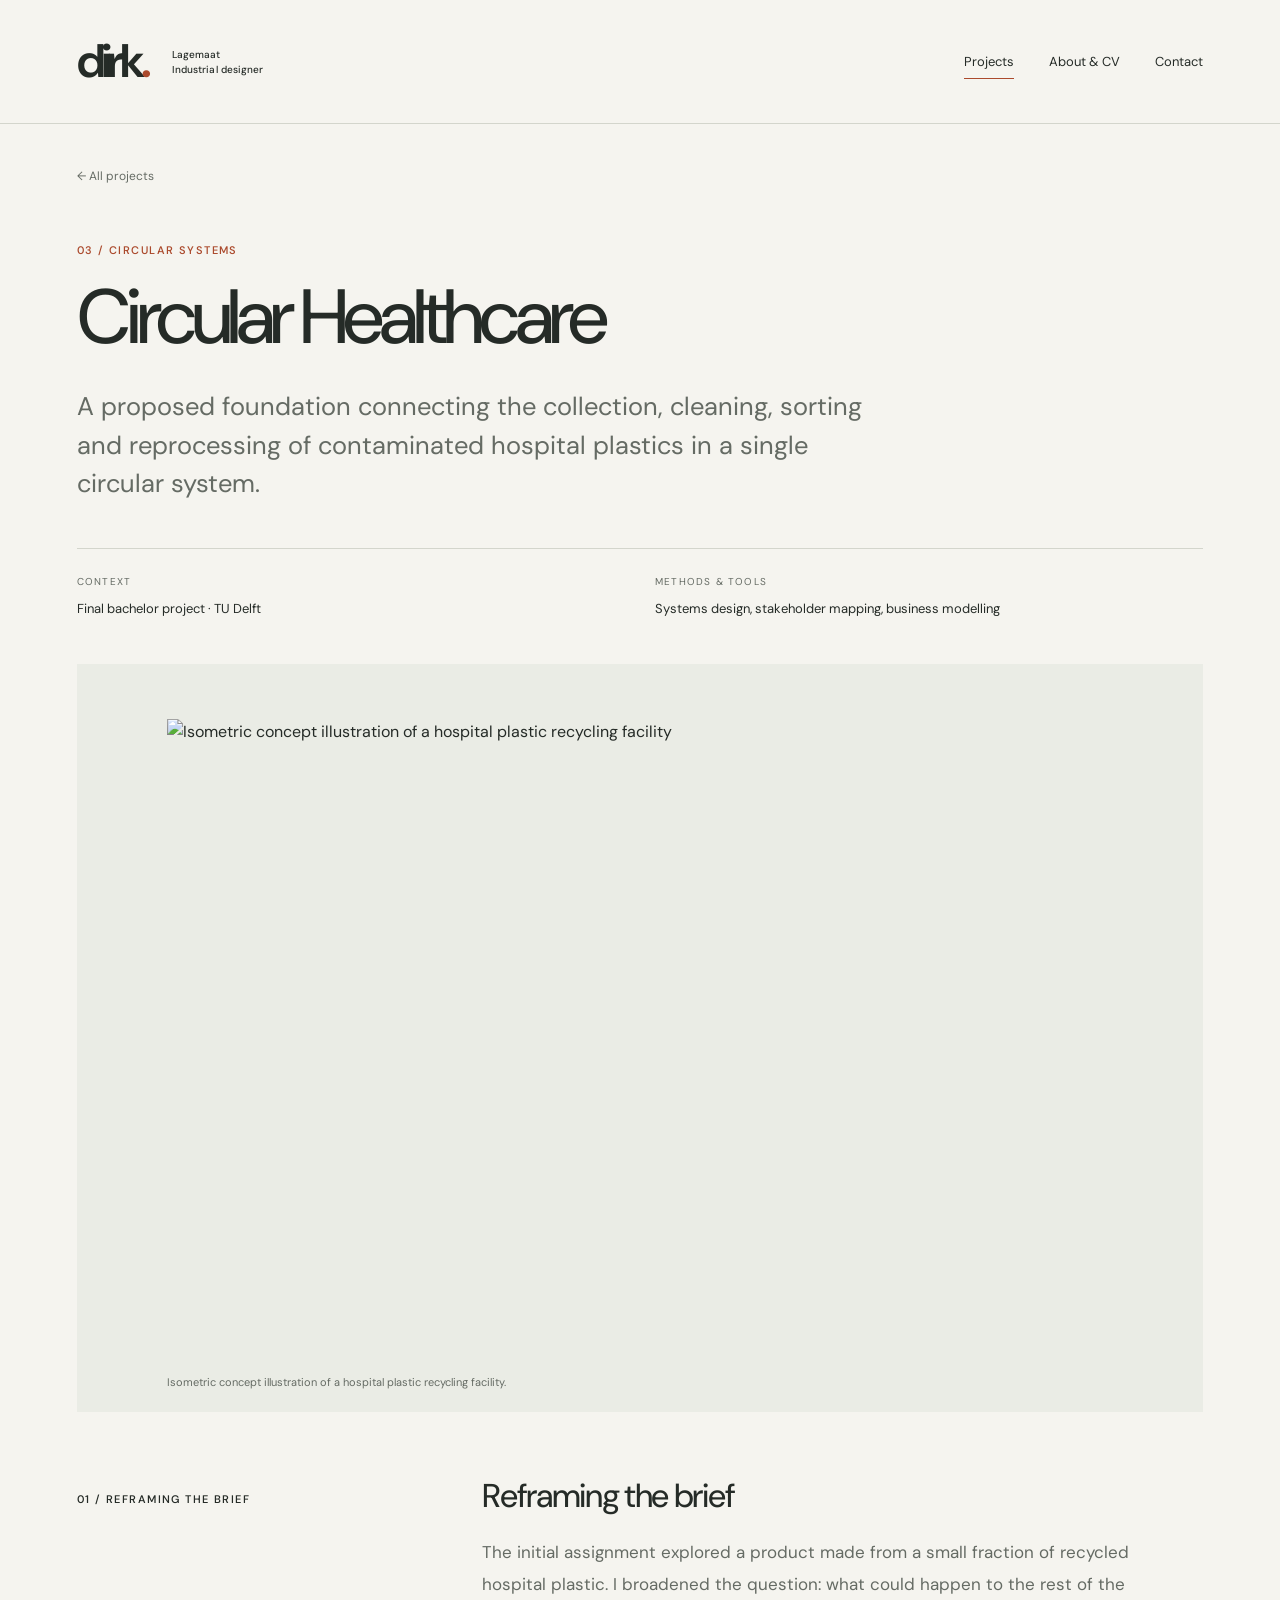
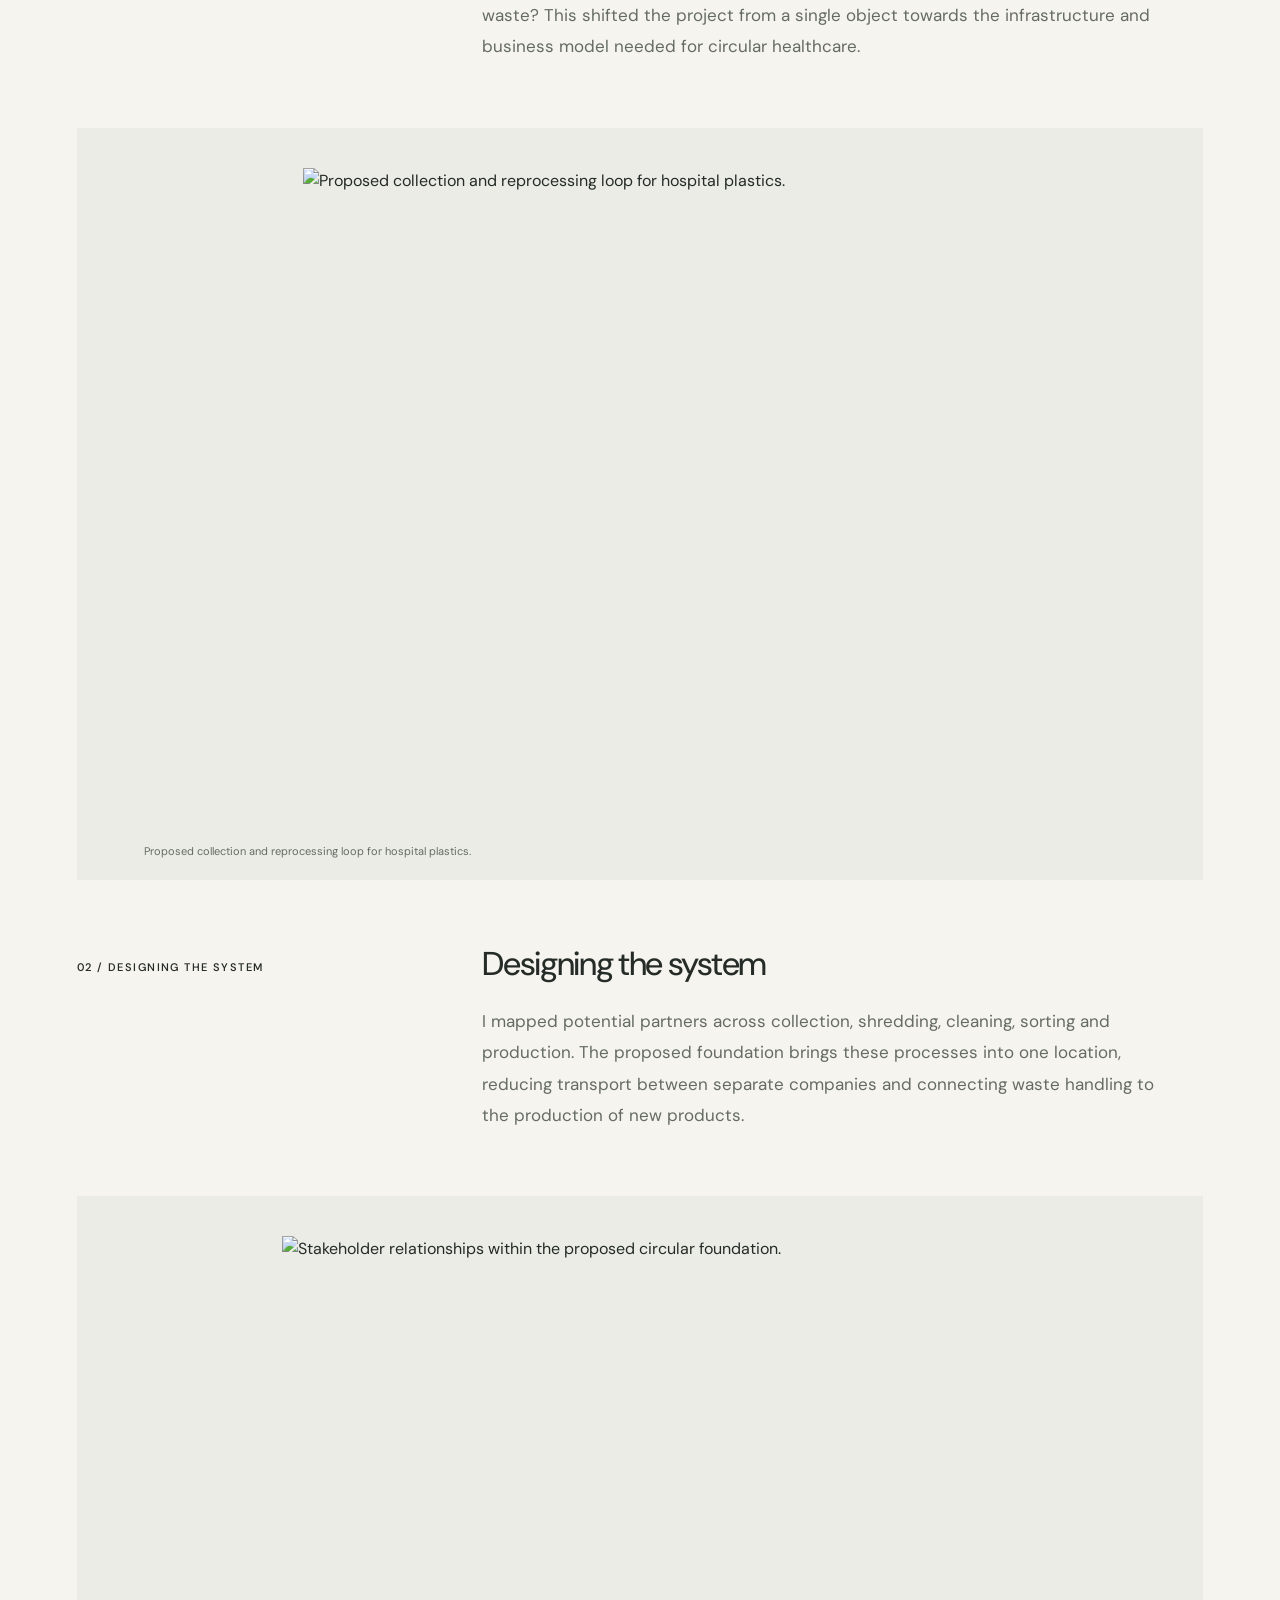
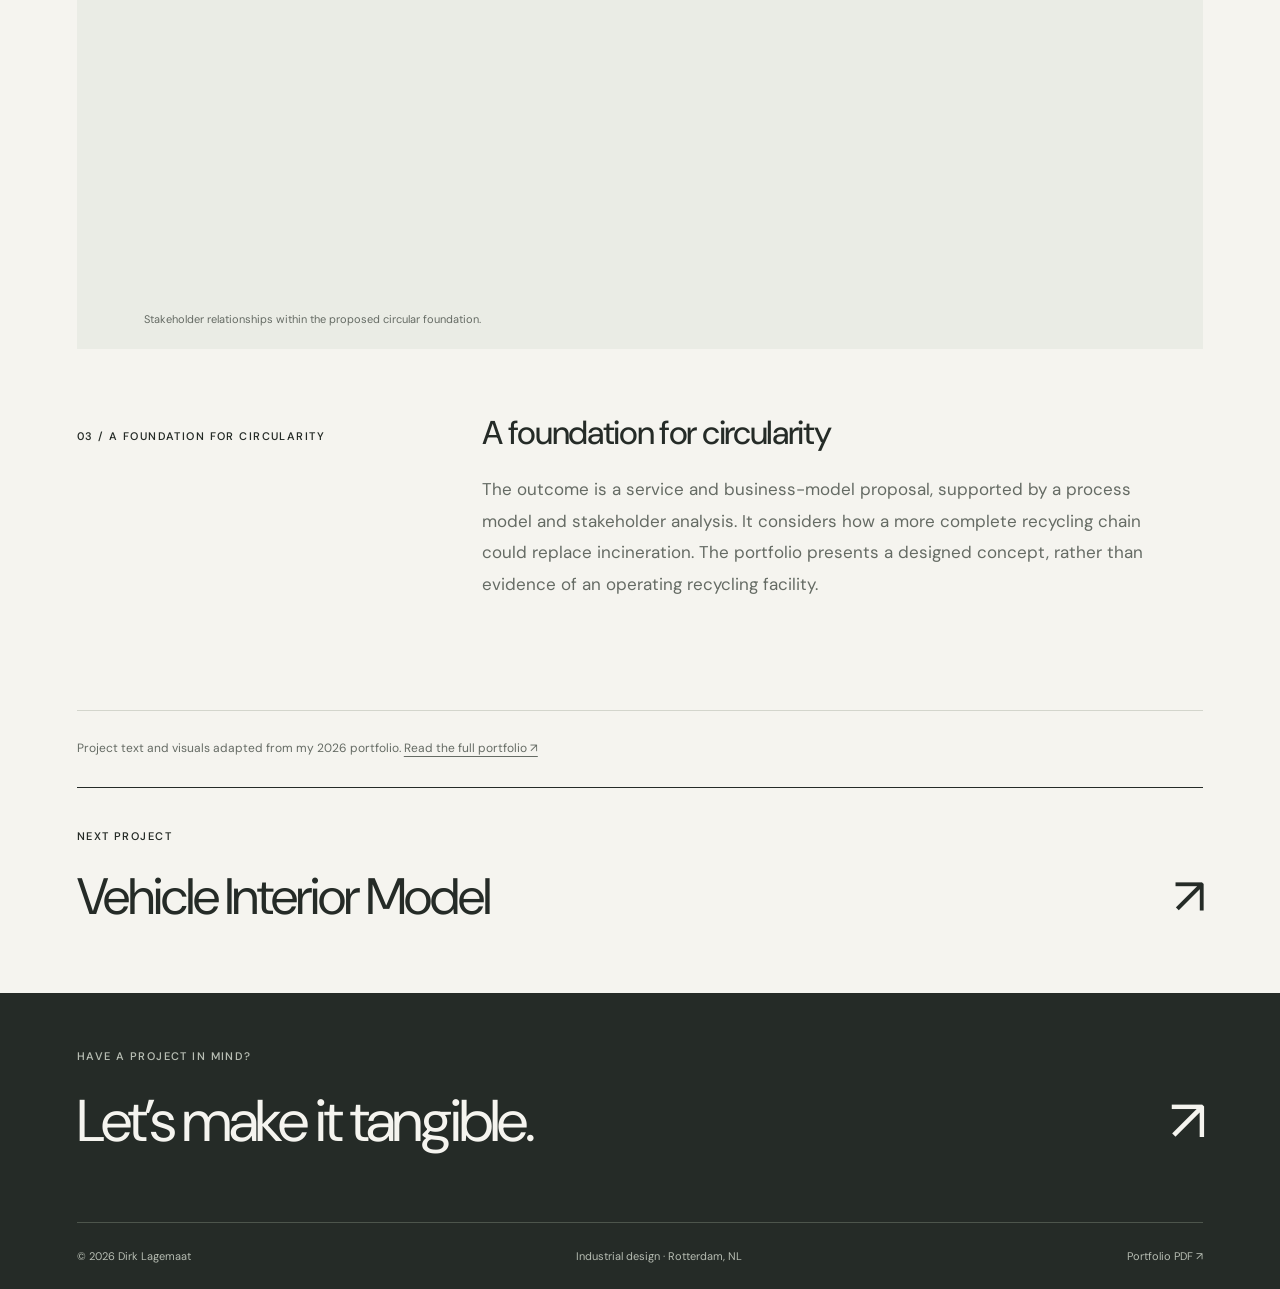
==== circular-healthcare.html @ b71f865f "Add files via upload" ====
<!doctype html>
<html lang="en"><head><meta charset="utf-8"><meta name="viewport" content="width=device-width, initial-scale=1"><meta name="description" content="Rethinking hospital plastic waste as a circular service and business model."><meta name="theme-color" content="#f5f4ef"><title>Circular Healthcare — Dirk Lagemaat</title><link rel="icon" href="favicon.svg" type="image/svg+xml"><link rel="stylesheet" href="style.css"></head>
<body><a class="skip" href="#main">Skip to content</a><header class="site-header"><a class="logo" href="index.html" aria-label="Dirk Lagemaat home">dirk<span class="logo-dot">.</span><span class="logo-name">Lagemaat<br>Industrial designer</span></a><nav aria-label="Main navigation"><a href="projects.html" aria-current="page">Projects</a><a href="cv.html">About & CV</a><a href="contact.html">Contact</a></nav></header>
<main id="main"><article><section class="case-intro"><a class="back-link" href="projects.html">← All projects</a><p class="eyebrow">03 / Circular systems</p><h1>Circular Healthcare</h1><p class="case-lead">A proposed foundation connecting the collection, cleaning, sorting and reprocessing of contaminated hospital plastics in a single circular system.</p><dl class="project-meta"><div><dt>Context</dt><dd>Final bachelor project · TU Delft</dd></div><div><dt>Methods & tools</dt><dd>Systems design, stakeholder mapping, business modelling</dd></div></dl></section><figure class="case-hero circular-healthcare"><img class="" src="images/circular-healthcare.webp" alt="Isometric concept illustration of a hospital plastic recycling facility" width="667" height="572" fetchpriority="high" decoding="async"><figcaption>Isometric concept illustration of a hospital plastic recycling facility.</figcaption></figure><section class="case-section"><div class="case-label"><span class="eyebrow">01 / Reframing the brief</span></div><div class="case-copy"><h2>Reframing the brief</h2><p>The initial assignment explored a product made from a small fraction of recycled hospital plastic. I broadened the question: what could happen to the rest of the waste? This shifted the project from a single object towards the infrastructure and business model needed for circular healthcare.</p></div></section><figure class="case-figure"><img class="" src="images/circular-process.webp" alt="Proposed collection and reprocessing loop for hospital plastics." width="732" height="705" loading="lazy" decoding="async"><figcaption>Proposed collection and reprocessing loop for hospital plastics.</figcaption></figure><section class="case-section"><div class="case-label"><span class="eyebrow">02 / Designing the system</span></div><div class="case-copy"><h2>Designing the system</h2><p>I mapped potential partners across collection, shredding, cleaning, sorting and production. The proposed foundation brings these processes into one location, reducing transport between separate companies and connecting waste handling to the production of new products.</p></div></section><figure class="case-figure"><img class="" src="images/circular-stakeholders.webp" alt="Stakeholder relationships within the proposed circular foundation." width="873" height="792" loading="lazy" decoding="async"><figcaption>Stakeholder relationships within the proposed circular foundation.</figcaption></figure><section class="case-section"><div class="case-label"><span class="eyebrow">03 / A foundation for circularity</span></div><div class="case-copy"><h2>A foundation for circularity</h2><p>The outcome is a service and business-model proposal, supported by a process model and stakeholder analysis. It considers how a more complete recycling chain could replace incineration. The portfolio presents a designed concept, rather than evidence of an operating recycling facility.</p></div></section><div class="source-note">Project text and visuals adapted from my 2026 portfolio. <a href="portfolio-dirk-lagemaat.pdf" target="_blank" rel="noopener">Read the full portfolio ↗</a></div><a class="next-project" href="ergonomics-model.html"><span class="eyebrow">Next project</span><span>Vehicle Interior Model <span aria-hidden="true">↗</span></span></a></article></main><footer class="site-footer"><div class="footer-top"><p class="eyebrow">Have a project in mind?</p><a class="footer-contact" href="mailto:dirkcrlagemaat@gmail.com">Let’s make it tangible.<span aria-hidden="true">↗</span></a></div><div class="footer-bottom"><span>© 2026 Dirk Lagemaat</span><span>Industrial design · Rotterdam, NL</span><a href="portfolio-dirk-lagemaat.pdf" target="_blank" rel="noopener">Portfolio PDF ↗</a></div></footer></body></html>
---- style.css ----
@import url('https://fonts.googleapis.com/css2?family=DM+Sans:wght@400;450;500;550;600;650;700&family=Libre+Caslon+Display&display=swap');
:root{--paper:#f5f4ef;--ink:#252b27;--muted:#656b64;--rule:#d3d5cc;--accent:#ab4a2d;--panel:#eaece5;--serif:'Libre Caslon Display',Georgia,serif;--sans:'DM Sans','Helvetica Neue',sans-serif}*{box-sizing:border-box}html{scroll-behavior:smooth;scroll-padding-top:30px}body{margin:0;background:var(--paper);color:var(--ink);font:400 16px/1.65 var(--sans);-webkit-font-smoothing:antialiased}::selection{background:#d4dec9;color:var(--ink)}a{color:inherit;text-decoration:none}a,button{-webkit-tap-highlight-color:transparent}a:focus-visible{outline:2px solid var(--accent);outline-offset:6px}img{display:block;max-width:100%;height:auto}h1,h2,h3,p{margin:0}h1,h2,h3{font-weight:450}h1{font-size:clamp(48px,6.7vw,104px);line-height:1.04;letter-spacing:-.065em}h2{font-size:clamp(28px,3vw,44px);line-height:1.16;letter-spacing:-.04em}h3{font-size:23px;line-height:1.25;letter-spacing:-.025em}.serif{font-family:var(--serif);font-weight:400;letter-spacing:-.035em}.eyebrow{font-size:11px;line-height:1.5;letter-spacing:.13em;text-transform:uppercase;font-weight:550}.site-header,main,.site-footer{max-width:1600px;margin:auto;padding-left:6vw;padding-right:6vw}.site-header{height:124px;display:flex;align-items:center;justify-content:space-between;border-bottom:1px solid var(--rule);gap:20px}.logo{display:flex;align-items:center;font-size:47px;letter-spacing:-.09em;font-weight:650;line-height:1}.logo-dot{color:var(--accent);margin-right:24px}.logo-name{font-size:10px;line-height:1.5;letter-spacing:.01em;font-weight:500}.site-header nav{display:flex;gap:35px;font-size:13px}.site-header nav a{position:relative;padding:10px 0}.site-header nav a:after{content:'';position:absolute;left:0;right:0;bottom:3px;height:1px;background:var(--accent);transform:scaleX(0);transform-origin:left;transition:transform .2s}.site-header nav a:hover:after,.site-header nav a[aria-current]:after{transform:scaleX(1)}.skip{position:fixed;top:8px;left:8px;z-index:10;background:var(--ink);color:white;padding:10px 20px;transform:translateY(-150%)}.skip:focus{transform:translateY(0)}.home-intro{padding:58px 0 80px}.intro-top{display:flex;justify-content:space-between;margin-bottom:42px;gap:20px}.status-dot{display:inline-block;background:var(--accent);width:6px;height:6px;border-radius:50%;margin:0 9px 1px 0}.home-intro h1{max-width:1100px}.intro-bottom{display:grid;grid-template-columns:1fr 1fr;align-items:end;margin-top:42px;gap:35px}.intro-bottom p{max-width:440px;color:var(--muted);font-size:16px}.text-link{display:inline-flex;align-items:center;gap:36px;border-bottom:1px solid var(--ink);padding-bottom:8px;font-size:13px;width:fit-content}.text-link:hover{color:var(--accent);border-color:var(--accent)}.intro-bottom .text-link{justify-self:end}.section-heading{display:flex;justify-content:space-between;align-items:center;padding:24px 0;border-top:1px solid var(--ink);gap:20px}.section-heading h2{font-size:15px;letter-spacing:-.01em}.project-grid{display:grid;grid-template-columns:1fr 1fr;gap:58px 30px}.project-card:first-child{grid-column:1/-1}.project-image{position:relative;aspect-ratio:1.42;overflow:hidden;background:#e5e7e0;display:grid;place-items:center;padding:8%}.project-card:first-child .project-image{aspect-ratio:2.15;padding:3% 16%;background:#222923}.project-image img{width:100%;height:100%;object-fit:contain;min-height:0;transition:transform .55s cubic-bezier(.2,.65,.3,1)}.project-card:hover .project-image img{transform:scale(1.035)}.project-image.growth-monitor{padding:0;background:#232823}.project-image.growth-monitor img{object-fit:cover}.project-card:first-child .project-image.growth-monitor{padding:0 8%}.project-image.epilepsy-journal{background:#dce2d7}.project-image.circular-healthcare{background:#dfe6e5}.project-image.ergonomics-model{background:#e2e0d8}.project-image.cookware-lca{background:#eceee8;padding:5%}.project-image.innovation-process{background:#ece7df}.project-open{position:absolute;bottom:20px;right:20px;width:40px;height:40px;display:grid;place-items:center;background:var(--paper);border-radius:50%;font-size:20px;transition:background .2s,color .2s}.project-card:hover .project-open{background:var(--accent);color:var(--paper)}.project-info{display:grid;grid-template-columns:25px 1fr;gap:14px;padding-top:19px;border-bottom:1px solid var(--rule);padding-bottom:24px;min-height:136px}.project-number{font-size:10px;color:var(--muted);padding-top:5px}.project-info h3{font-size:22px}.project-info p{color:var(--muted);font-size:13px;max-width:470px;margin-top:7px}.category{grid-column:2;font-size:10px;letter-spacing:.04em;text-transform:uppercase;color:var(--accent)}.project-card:first-child .project-info{grid-template-columns:32px 1fr auto;min-height:110px}.project-card:first-child .category{grid-column:3;padding-top:5px}.project-card:last-child:nth-child(even){grid-column:1/-1;display:grid;grid-template-columns:1fr 1fr;gap:30px;border-bottom:1px solid var(--rule);padding-bottom:35px}.project-card:last-child:nth-child(even) .project-image{aspect-ratio:1.8}.project-card:last-child:nth-child(even) .project-info{align-content:center;border-bottom:0}.outline-link{display:flex;justify-content:space-between;border:1px solid var(--rule);padding:20px 24px;margin-top:38px;font-size:13px;transition:background .2s}.outline-link:hover{background:var(--panel)}.about-strip{display:grid;grid-template-columns:1fr 2fr;border-top:1px solid var(--rule);padding:75px 0 95px;margin-top:90px;gap:30px}.about-strip p:not(.eyebrow){max-width:530px;color:var(--muted);margin:28px 0}.site-footer{background:var(--ink);color:var(--paper)}.footer-top{padding:55px 0 65px}.footer-top .eyebrow{color:#b7bdb3;margin-bottom:22px}.footer-contact{font-size:clamp(30px,4.6vw,66px);letter-spacing:-.05em;line-height:1.2;display:flex;justify-content:space-between;gap:30px}.footer-contact:hover{color:#d6b39e}.footer-bottom{display:flex;justify-content:space-between;gap:20px;padding:24px 0;border-top:1px solid #4d554c;font-size:11px;color:#b7bdb3}.footer-bottom a:hover{color:white}.page-intro{padding:75px 0 70px}.page-intro .eyebrow{margin-bottom:30px}.page-intro h1{font-size:clamp(44px,5.7vw,84px)}.lead{font-size:19px;line-height:1.65;color:var(--muted);max-width:650px}.page-intro .lead{margin-top:30px}main>section:last-child{margin-bottom:90px}.case-intro{padding:38px 0 45px}.back-link{font-size:12px;color:var(--muted);display:inline-block;margin-bottom:55px}.back-link:hover{color:var(--accent)}.case-intro .eyebrow{color:var(--accent);margin-bottom:20px}.case-intro h1{font-size:clamp(45px,6vw,90px);max-width:1040px}.case-lead{font-size:clamp(19px,2vw,26px);line-height:1.5;max-width:820px;color:var(--muted);margin-top:30px}.project-meta{display:grid;grid-template-columns:1fr 1fr;gap:30px;border-top:1px solid var(--rule);padding-top:25px;margin:45px 0 0}.project-meta dt{font-size:10px;letter-spacing:.12em;text-transform:uppercase;color:var(--muted);margin-bottom:7px}.project-meta dd{font-size:13px;margin:0}figure{margin:0}.case-hero{background:var(--panel);padding:55px 8% 0}.case-hero>img{width:100%;max-height:620px;object-fit:contain}.case-hero.growth-monitor{background:#242a25;padding:0}.case-hero.growth-monitor>img{max-height:680px;object-fit:cover}.case-hero.growth-monitor figcaption{color:#d0d4cd;padding:20px 25px}.case-hero.epilepsy-journal{background:#dce2d7}.case-hero.cookware-lca{padding-top:80px;padding-bottom:20px}.case-hero figcaption{padding-top:35px;padding-bottom:20px}figcaption{font-size:11px;color:var(--muted);line-height:1.6}.case-section{display:grid;grid-template-columns:1fr 2fr;gap:45px;padding:65px 0}.case-label{padding-top:8px}.case-copy{max-width:700px}.case-copy h2{font-size:33px;margin-bottom:22px}.case-copy p{font-size:17px;line-height:1.85;color:var(--muted)}.case-figure{background:#eaece5;padding:40px 6% 20px}.case-figure img{width:auto;max-width:100%;height:auto;max-height:650px;object-fit:contain;margin:auto}.case-figure figcaption{margin-top:25px}.source-note{border-top:1px solid var(--rule);padding:28px 0;font-size:12px;color:var(--muted);margin-top:45px}.source-note a{text-decoration:underline;text-underline-offset:4px}.next-project{display:block;padding:40px 0 65px;border-top:1px solid var(--ink)}.next-project>.eyebrow{display:block;margin-bottom:22px}.next-project>span:last-child{display:flex;justify-content:space-between;font-size:clamp(28px,4vw,52px);line-height:1.2;letter-spacing:-.04em;gap:25px}.next-project:hover{color:var(--accent)}.profile{display:grid;grid-template-columns:1fr 2fr;gap:9%;padding:0 0 75px}.portrait{max-width:270px}.portrait img{width:100%;filter:saturate(.65)}.profile h2{margin-bottom:12px}.profile .eyebrow{color:var(--accent);margin-bottom:25px}.profile p:not(.eyebrow){margin-bottom:24px}.profile p:not(.lead):not(.eyebrow){color:var(--muted)}.resume-section{display:grid;grid-template-columns:1fr 2fr;gap:9%;border-top:1px solid var(--rule);padding:40px 0}.resume-section>h2{font-size:23px}.resume-row{display:grid;grid-template-columns:110px 1fr;gap:20px;padding-bottom:30px;margin-bottom:28px;border-bottom:1px solid var(--rule)}.resume-row:last-child{margin-bottom:0;border-bottom:0;padding-bottom:0}.resume-row>span{font-size:12px;color:var(--muted)}.resume-section h3{font-size:18px;margin-bottom:8px}.resume-section p{font-size:14px;color:var(--muted);margin-bottom:12px}.resume-org{color:var(--accent)!important}.contact-intro{padding-bottom:60px}.contact-details{margin-bottom:120px!important}.contact-details>a,.contact-details>div{display:grid;grid-template-columns:180px 1fr 25px;gap:20px;align-items:center;border-top:1px solid var(--rule);padding:28px 0}.contact-details>a>span:nth-child(2),.contact-details>div>span:nth-child(2){font-size:clamp(17px,2.5vw,32px);letter-spacing:-.025em;overflow-wrap:anywhere}.contact-details a:hover{color:var(--accent)}.contact-details .eyebrow{color:var(--muted)}
@media(min-width:1600px){.site-header,main,.site-footer{padding-left:96px;padding-right:96px}}@media(max-width:850px){.site-header{height:100px}.site-header nav{gap:22px}.logo-name{display:none}.logo-dot{margin-right:0}.home-intro{padding:40px 0 55px}.location{display:none}.home-intro h1{font-size:9vw}.intro-bottom{grid-template-columns:1.5fr 1fr}.project-info h3{font-size:20px}.project-card:first-child .project-info{grid-template-columns:25px 1fr}.project-card:first-child .category{grid-column:2}.project-grid{gap:35px 22px}.about-strip,.case-section{grid-template-columns:1fr 3fr;gap:25px}.about-strip{margin-top:65px}.case-section{padding:45px 0}.case-label .eyebrow{font-size:9px}.profile,.resume-section{gap:40px}.footer-bottom{flex-wrap:wrap}.contact-details>a,.contact-details>div{grid-template-columns:110px 1fr 20px}}
@media(max-width:560px){.site-header,main,.site-footer{padding-left:6%;padding-right:6%}.site-header{height:87px}.logo{font-size:39px}.site-header nav{gap:18px;font-size:11px}.intro-top{margin-bottom:35px}.eyebrow{font-size:10px}.home-intro h1{font-size:11.4vw}.intro-bottom{grid-template-columns:1fr;gap:24px;margin-top:28px}.intro-bottom p{font-size:14px}.intro-bottom .text-link{justify-self:start}.section-heading .eyebrow{font-size:8px}.project-grid{display:block}.project-card{display:block;margin-bottom:30px}.project-card:first-child .project-image{aspect-ratio:1.4;padding:8%}.project-card:first-child .project-image.growth-monitor{padding:0}.project-image{aspect-ratio:1.35}.project-info{min-height:0;padding-top:15px;padding-bottom:20px;gap:10px}.project-info h3{font-size:22px}.project-info p{font-size:13px}.project-card:last-child:nth-child(even){display:block;padding-bottom:0}.project-card:last-child:nth-child(even) .project-info{padding-bottom:22px}.project-card:last-child:nth-child(even) .project-image{aspect-ratio:1.35}.project-card:first-child .project-info{min-height:0}.outline-link{margin-top:10px}.about-strip{display:block;padding:35px 0 10px;margin-top:45px}.about-strip>.eyebrow{margin-bottom:25px}.about-strip h2{font-size:32px}.about-strip p:not(.eyebrow){font-size:14px;margin:22px 0}.footer-top{padding:35px 0 40px}.footer-contact{font-size:31px}.footer-bottom{display:grid;grid-template-columns:1fr auto;font-size:10px;gap:12px}.footer-bottom>span:nth-child(2){grid-column:1/-1;grid-row:2}.page-intro{padding:45px 0}.page-intro h1{font-size:11vw}.lead{font-size:16px}.case-intro{padding-top:25px}.back-link{margin-bottom:35px}.case-intro h1{font-size:45px}.case-lead{font-size:19px;margin-top:20px}.project-meta{grid-template-columns:1fr;gap:20px;margin-top:30px}.case-hero{padding:25px 6% 0}.case-hero figcaption{padding-top:20px}.case-section{display:block;padding:35px 0}.case-label{margin-bottom:17px}.case-copy h2{font-size:28px;margin-bottom:15px}.case-copy p{font-size:15px;line-height:1.8}.case-figure{padding:22px 5% 16px}.case-figure figcaption{margin-top:17px}.profile,.resume-section{grid-template-columns:1fr;gap:28px}.portrait{max-width:200px}.profile{padding-bottom:45px}.resume-row{grid-template-columns:80px 1fr;gap:15px}.contact-details>a,.contact-details>div{grid-template-columns:1fr 22px;gap:8px;padding:22px 0}.contact-details .eyebrow{grid-column:1/-1}.contact-details>a>span:nth-child(2),.contact-details>div>span:nth-child(2){font-size:19px}.contact-details{margin-bottom:60px!important}main>section:last-child{margin-bottom:55px}}
@media(prefers-reduced-motion:reduce){html{scroll-behavior:auto}*,*:before,*:after{transition:none!important;animation:none!important}}

.case-image-pair{display:grid;grid-template-columns:repeat(2,minmax(0,1fr));gap:24px}.case-image-pair .case-figure{min-width:0;padding:24px 5% 20px}.case-image-pair img{width:100%;height:auto;max-height:none}.case-image-pair figcaption{margin-top:18px}
@media(max-width:560px){.case-image-pair{grid-template-columns:1fr;gap:20px}}

.case-image-panel{background:#eaece5}
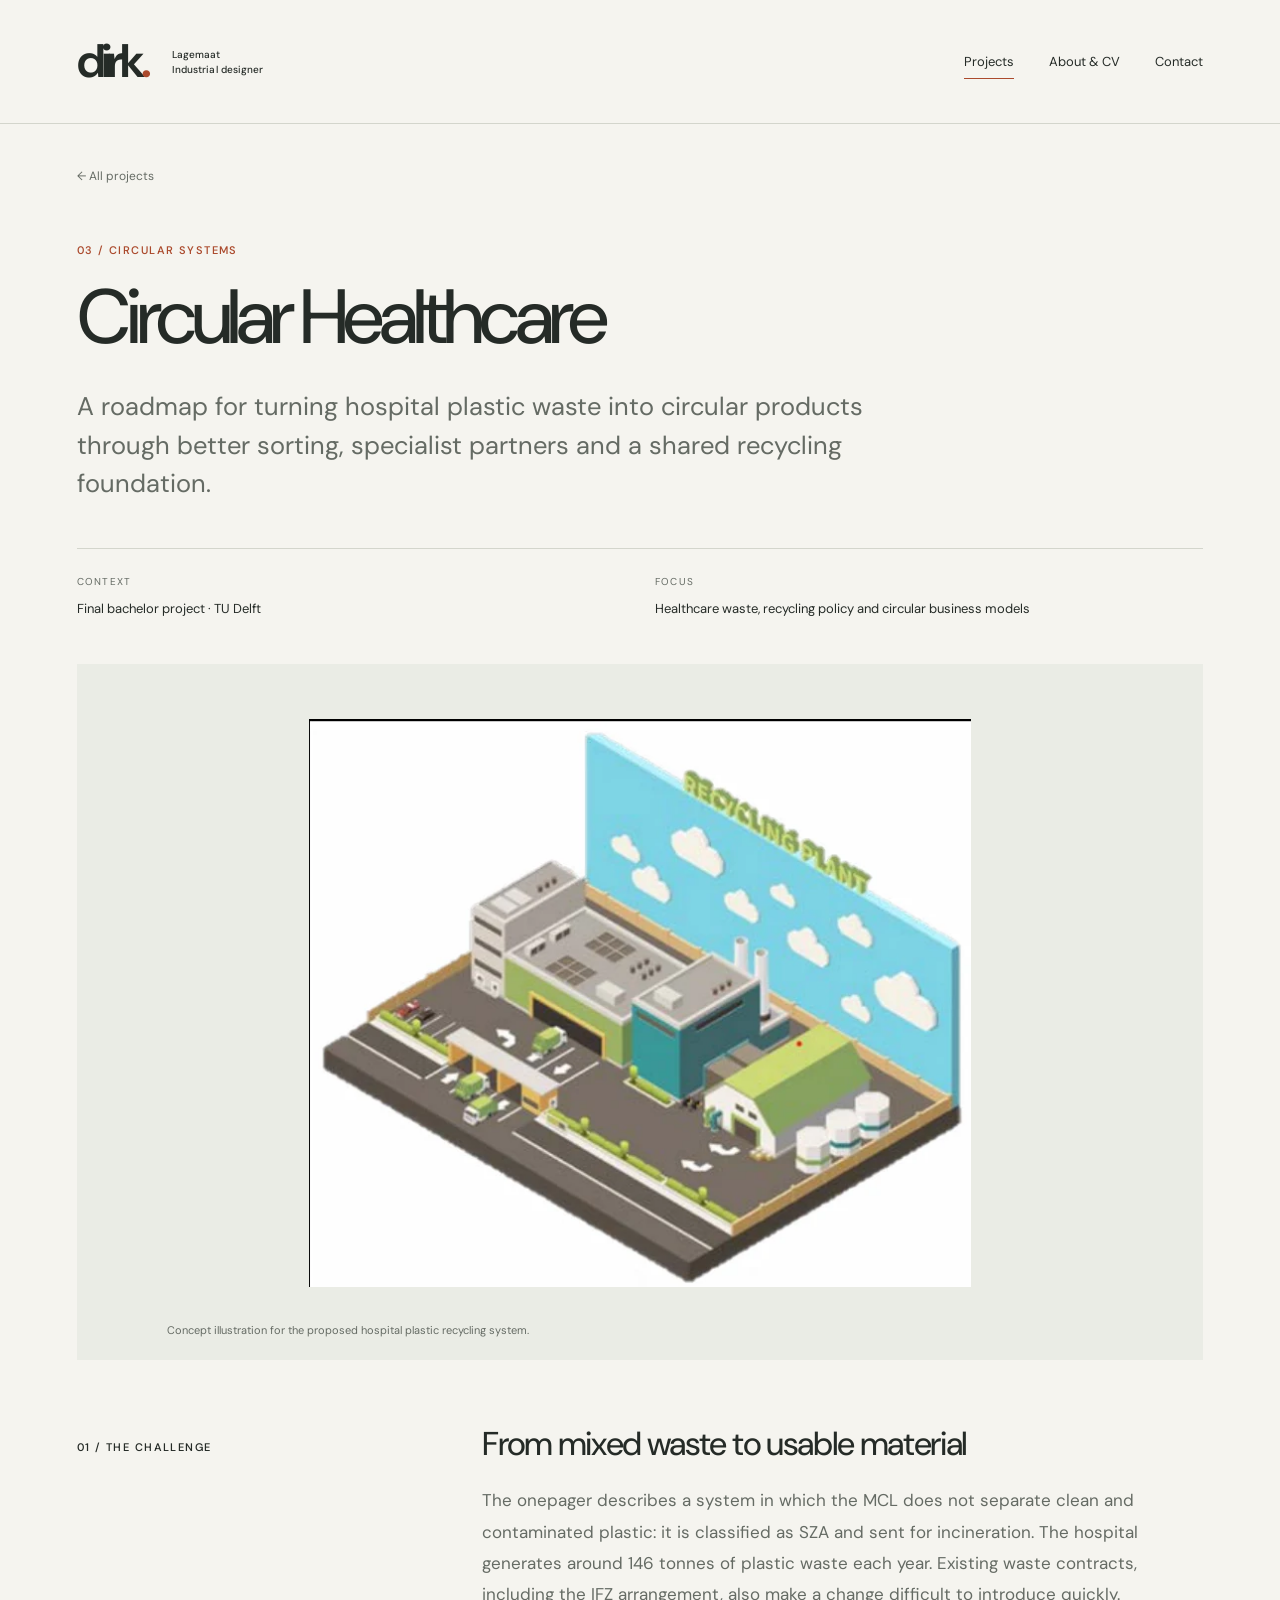
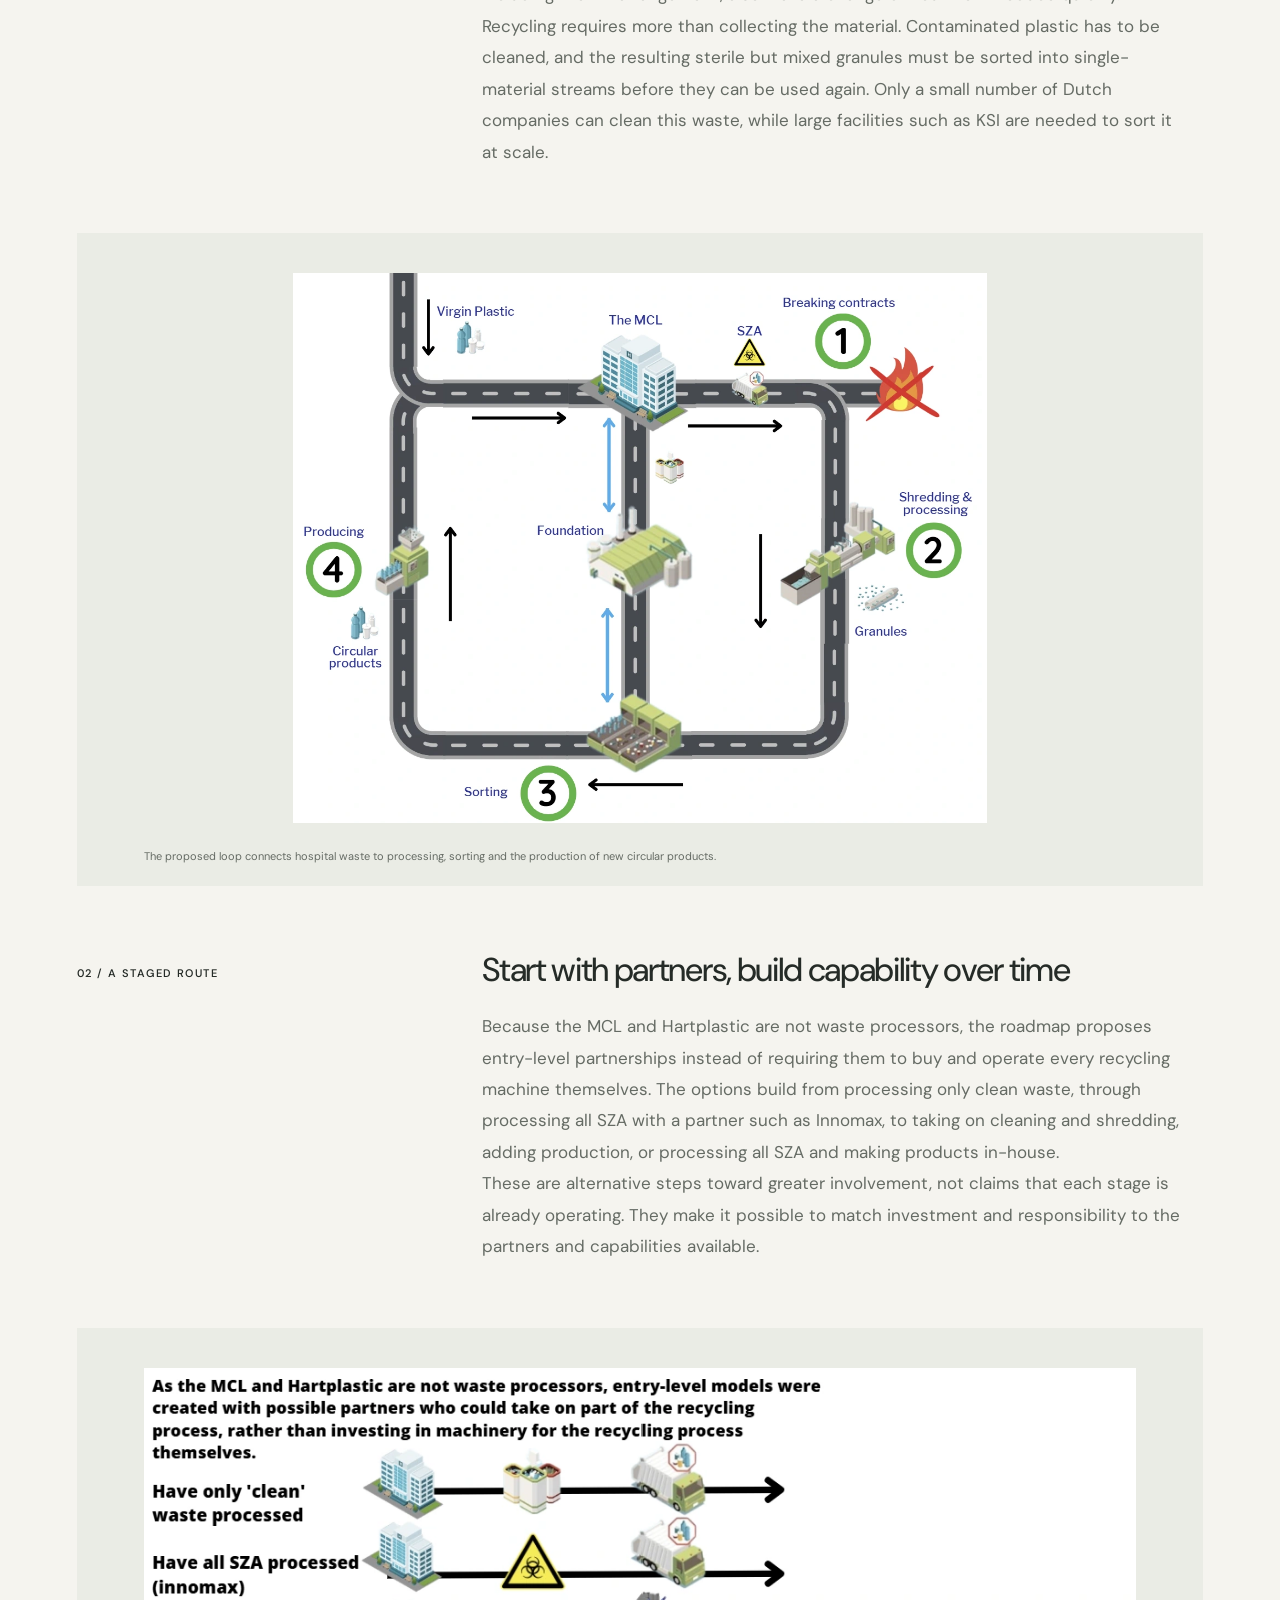
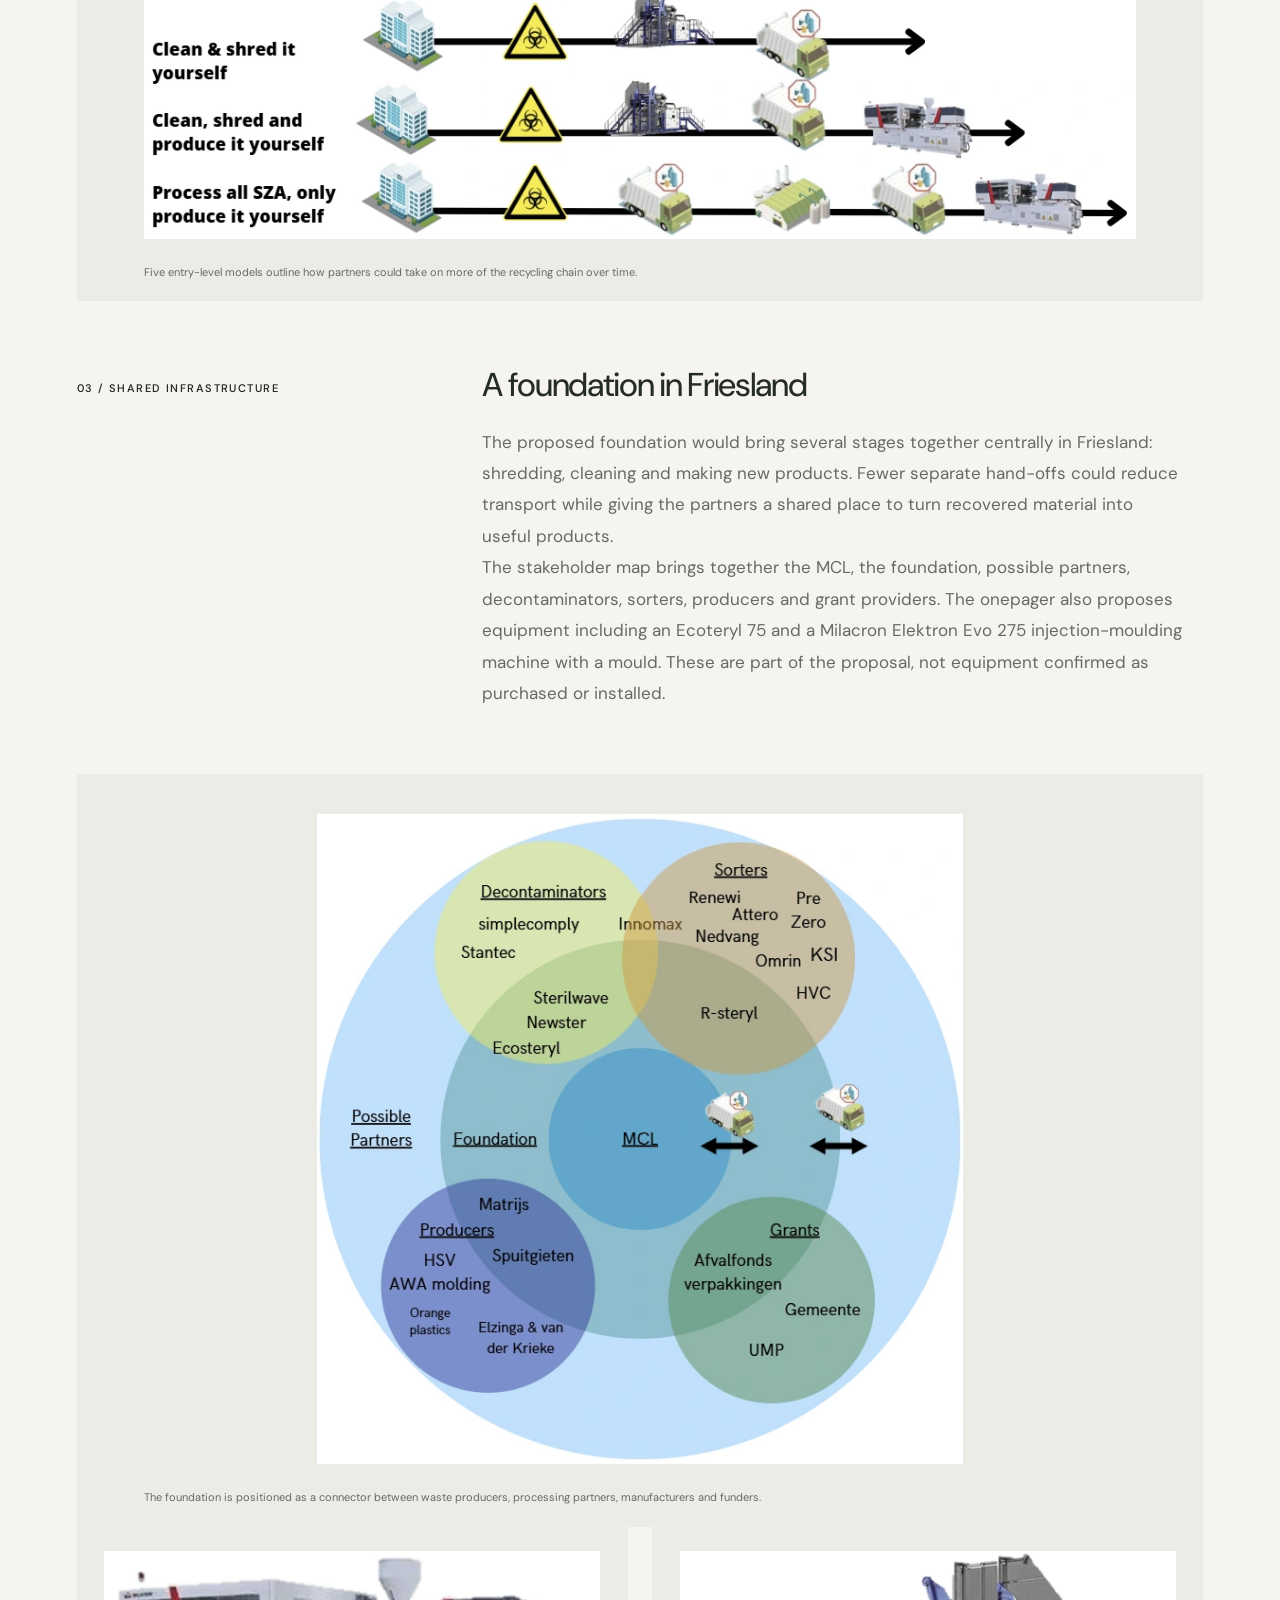
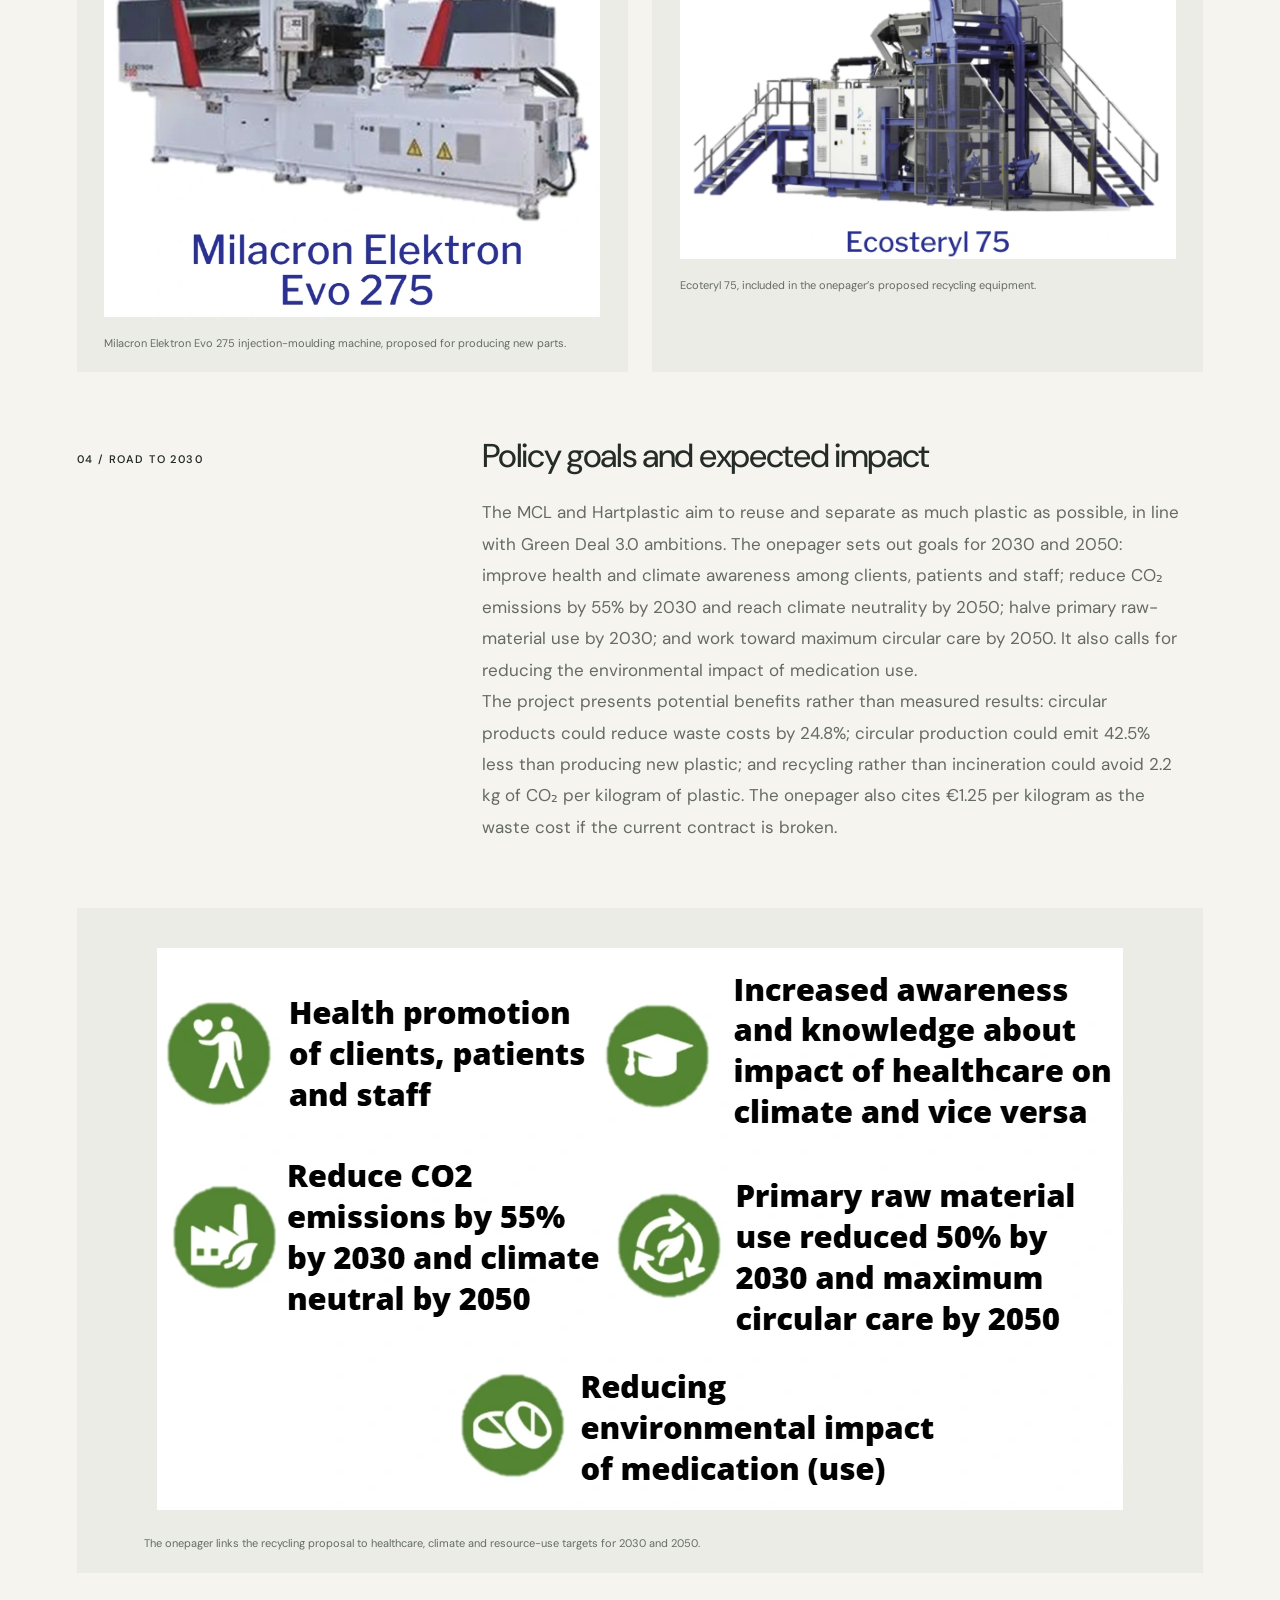
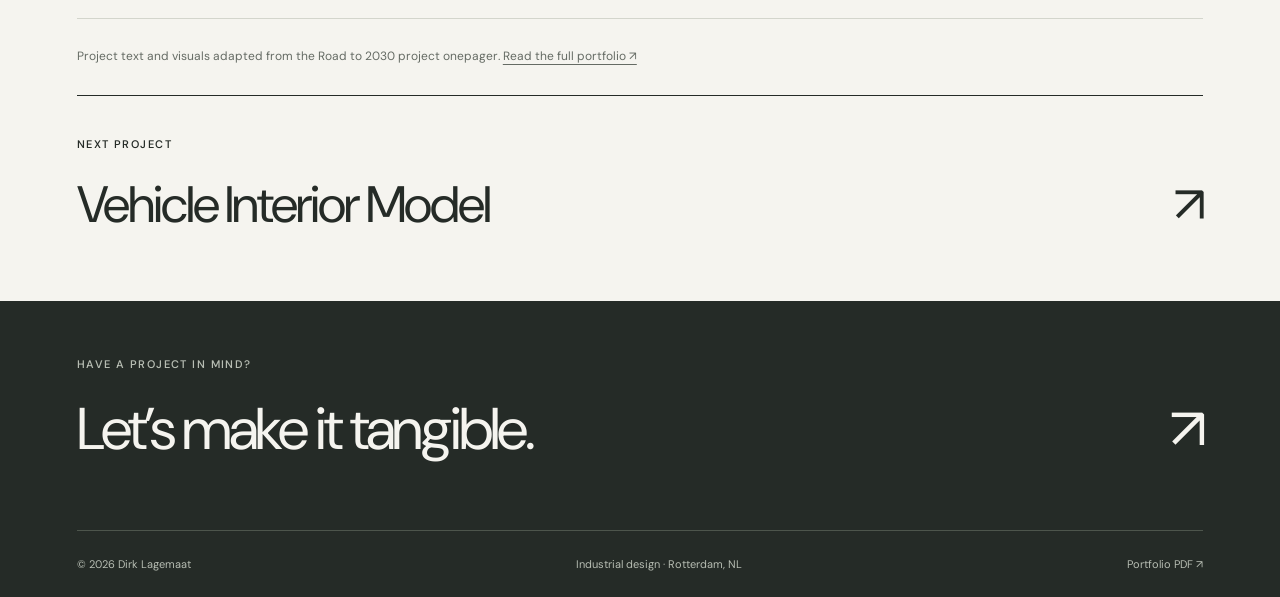
==== commit 5fa3c527: "Update project case studies and imagery" ====
--- a/circular-healthcare.html
+++ b/circular-healthcare.html
@@ -1,4 +1,82 @@
 <!doctype html>
-<html lang="en"><head><meta charset="utf-8"><meta name="viewport" content="width=device-width, initial-scale=1"><meta name="description" content="Rethinking hospital plastic waste as a circular service and business model."><meta name="theme-color" content="#f5f4ef"><title>Circular Healthcare — Dirk Lagemaat</title><link rel="icon" href="favicon.svg" type="image/svg+xml"><link rel="stylesheet" href="style.css"></head>
+<html lang="en"><head><meta charset="utf-8"><meta name="viewport" content="width=device-width, initial-scale=1"><meta name="description" content="Road to 2030: a proposal for sorting, cleaning and recycling hospital plastic waste into circular products."><meta name="theme-color" content="#f5f4ef"><title>Circular Healthcare — Dirk Lagemaat</title><link rel="icon" href="favicon.svg" type="image/svg+xml"><link rel="stylesheet" href="style.css"></head>
 <body><a class="skip" href="#main">Skip to content</a><header class="site-header"><a class="logo" href="index.html" aria-label="Dirk Lagemaat home">dirk<span class="logo-dot">.</span><span class="logo-name">Lagemaat<br>Industrial designer</span></a><nav aria-label="Main navigation"><a href="projects.html" aria-current="page">Projects</a><a href="cv.html">About & CV</a><a href="contact.html">Contact</a></nav></header>
-<main id="main"><article><section class="case-intro"><a class="back-link" href="projects.html">← All projects</a><p class="eyebrow">03 / Circular systems</p><h1>Circular Healthcare</h1><p class="case-lead">A proposed foundation connecting the collection, cleaning, sorting and reprocessing of contaminated hospital plastics in a single circular system.</p><dl class="project-meta"><div><dt>Context</dt><dd>Final bachelor project · TU Delft</dd></div><div><dt>Methods & tools</dt><dd>Systems design, stakeholder mapping, business modelling</dd></div></dl></section><figure class="case-hero circular-healthcare"><img class="" src="images/circular-healthcare.webp" alt="Isometric concept illustration of a hospital plastic recycling facility" width="667" height="572" fetchpriority="high" decoding="async"><figcaption>Isometric concept illustration of a hospital plastic recycling facility.</figcaption></figure><section class="case-section"><div class="case-label"><span class="eyebrow">01 / Reframing the brief</span></div><div class="case-copy"><h2>Reframing the brief</h2><p>The initial assignment explored a product made from a small fraction of recycled hospital plastic. I broadened the question: what could happen to the rest of the waste? This shifted the project from a single object towards the infrastructure and business model needed for circular healthcare.</p></div></section><figure class="case-figure"><img class="" src="images/circular-process.webp" alt="Proposed collection and reprocessing loop for hospital plastics." width="732" height="705" loading="lazy" decoding="async"><figcaption>Proposed collection and reprocessing loop for hospital plastics.</figcaption></figure><section class="case-section"><div class="case-label"><span class="eyebrow">02 / Designing the system</span></div><div class="case-copy"><h2>Designing the system</h2><p>I mapped potential partners across collection, shredding, cleaning, sorting and production. The proposed foundation brings these processes into one location, reducing transport between separate companies and connecting waste handling to the production of new products.</p></div></section><figure class="case-figure"><img class="" src="images/circular-stakeholders.webp" alt="Stakeholder relationships within the proposed circular foundation." width="873" height="792" loading="lazy" decoding="async"><figcaption>Stakeholder relationships within the proposed circular foundation.</figcaption></figure><section class="case-section"><div class="case-label"><span class="eyebrow">03 / A foundation for circularity</span></div><div class="case-copy"><h2>A foundation for circularity</h2><p>The outcome is a service and business-model proposal, supported by a process model and stakeholder analysis. It considers how a more complete recycling chain could replace incineration. The portfolio presents a designed concept, rather than evidence of an operating recycling facility.</p></div></section><div class="source-note">Project text and visuals adapted from my 2026 portfolio. <a href="portfolio-dirk-lagemaat.pdf" target="_blank" rel="noopener">Read the full portfolio ↗</a></div><a class="next-project" href="ergonomics-model.html"><span class="eyebrow">Next project</span><span>Vehicle Interior Model <span aria-hidden="true">↗</span></span></a></article></main><footer class="site-footer"><div class="footer-top"><p class="eyebrow">Have a project in mind?</p><a class="footer-contact" href="mailto:dirkcrlagemaat@gmail.com">Let’s make it tangible.<span aria-hidden="true">↗</span></a></div><div class="footer-bottom"><span>© 2026 Dirk Lagemaat</span><span>Industrial design · Rotterdam, NL</span><a href="portfolio-dirk-lagemaat.pdf" target="_blank" rel="noopener">Portfolio PDF ↗</a></div></footer></body></html>+<main id="main">
+<article>
+<section class="case-intro">
+<a class="back-link" href="projects.html">← All projects</a>
+<p class="eyebrow">03 / Circular systems</p>
+<h1>Circular Healthcare</h1>
+<p class="case-lead">A roadmap for turning hospital plastic waste into circular products through better sorting, specialist partners and a shared recycling foundation.</p>
+<dl class="project-meta">
+<div><dt>Context</dt><dd>Final bachelor project · TU Delft</dd></div>
+<div><dt>Focus</dt><dd>Healthcare waste, recycling policy and circular business models</dd></div>
+</dl>
+</section>
+<figure class="case-hero circular-healthcare case-image-reduced">
+<img src="images/circular-healthcare.webp" alt="Isometric concept illustration of a hospital plastic recycling facility" width="667" height="572" fetchpriority="high" decoding="async">
+<figcaption>Concept illustration for the proposed hospital plastic recycling system.</figcaption>
+</figure>
+<section class="case-section">
+<div class="case-label"><span class="eyebrow">01 / The challenge</span></div>
+<div class="case-copy">
+<h2>From mixed waste to usable material</h2>
+<p>The onepager describes a system in which the MCL does not separate clean and contaminated plastic: it is classified as SZA and sent for incineration. The hospital generates around 146 tonnes of plastic waste each year. Existing waste contracts, including the IFZ arrangement, also make a change difficult to introduce quickly.</p>
+<p>Recycling requires more than collecting the material. Contaminated plastic has to be cleaned, and the resulting sterile but mixed granules must be sorted into single-material streams before they can be used again. Only a small number of Dutch companies can clean this waste, while large facilities such as KSI are needed to sort it at scale.</p>
+</div>
+</section>
+<figure class="case-figure case-image-reduced">
+<img src="images/circular-road-to-2030.webp" alt="Roadmap showing hospital plastic moving through collection, processing, sorting and production before returning as circular products." width="1266" height="1004" loading="lazy" decoding="async">
+<figcaption>The proposed loop connects hospital waste to processing, sorting and the production of new circular products.</figcaption>
+</figure>
+<section class="case-section">
+<div class="case-label"><span class="eyebrow">02 / A staged route</span></div>
+<div class="case-copy">
+<h2>Start with partners, build capability over time</h2>
+<p>Because the MCL and Hartplastic are not waste processors, the roadmap proposes entry-level partnerships instead of requiring them to buy and operate every recycling machine themselves. The options build from processing only clean waste, through processing all SZA with a partner such as Innomax, to taking on cleaning and shredding, adding production, or processing all SZA and making products in-house.</p>
+<p>These are alternative steps toward greater involvement, not claims that each stage is already operating. They make it possible to match investment and responsibility to the partners and capabilities available.</p>
+</div>
+</section>
+<figure class="case-figure">
+<img src="images/circular-entry-models.webp" alt="Five progressively involved recycling models, from having clean waste processed to processing SZA and producing products in-house." width="1086" height="516" loading="lazy" decoding="async">
+<figcaption>Five entry-level models outline how partners could take on more of the recycling chain over time.</figcaption>
+</figure>
+<section class="case-section">
+<div class="case-label"><span class="eyebrow">03 / Shared infrastructure</span></div>
+<div class="case-copy">
+<h2>A foundation in Friesland</h2>
+<p>The proposed foundation would bring several stages together centrally in Friesland: shredding, cleaning and making new products. Fewer separate hand-offs could reduce transport while giving the partners a shared place to turn recovered material into useful products.</p>
+<p>The stakeholder map brings together the MCL, the foundation, possible partners, decontaminators, sorters, producers and grant providers. The onepager also proposes equipment including an Ecoteryl 75 and a Milacron Elektron Evo 275 injection-moulding machine with a mould. These are part of the proposal, not equipment confirmed as purchased or installed.</p>
+</div>
+</section>
+<figure class="case-figure case-image-reduced">
+<img src="images/circular-stakeholder-map.webp" alt="Stakeholder map connecting the MCL and a proposed foundation with decontaminators, sorters, producers, possible partners and grant providers." width="682" height="686" loading="lazy" decoding="async">
+<figcaption>The foundation is positioned as a connector between waste producers, processing partners, manufacturers and funders.</figcaption>
+</figure>
+<div class="case-image-pair">
+<figure class="case-figure">
+<img src="images/circular-machine-milacron.webp" alt="Milacron Elektron Evo 275 injection-moulding machine shown in the onepager as proposed equipment." width="760" height="560" loading="lazy" decoding="async">
+<figcaption>Milacron Elektron Evo 275 injection-moulding machine, proposed for producing new parts.</figcaption>
+</figure>
+<figure class="case-figure">
+<img src="images/circular-machine-ecoteryl.webp" alt="Ecoteryl 75 recycling machine shown in the onepager as proposed equipment." width="1098" height="682" loading="lazy" decoding="async">
+<figcaption>Ecoteryl 75, included in the onepager’s proposed recycling equipment.</figcaption>
+</figure>
+</div>
+<section class="case-section">
+<div class="case-label"><span class="eyebrow">04 / Road to 2030</span></div>
+<div class="case-copy">
+<h2>Policy goals and expected impact</h2>
+<p>The MCL and Hartplastic aim to reuse and separate as much plastic as possible, in line with Green Deal 3.0 ambitions. The onepager sets out goals for 2030 and 2050: improve health and climate awareness among clients, patients and staff; reduce CO₂ emissions by 55% by 2030 and reach climate neutrality by 2050; halve primary raw-material use by 2030; and work toward maximum circular care by 2050. It also calls for reducing the environmental impact of medication use.</p>
+<p>The project presents potential benefits rather than measured results: circular products could reduce waste costs by 24.8%; circular production could emit 42.5% less than producing new plastic; and recycling rather than incineration could avoid 2.2 kg of CO₂ per kilogram of plastic. The onepager also cites €1.25 per kilogram as the waste cost if the current contract is broken.</p>
+</div>
+</section>
+<figure class="case-figure">
+<img src="images/circular-policy-targets.webp" alt="Green Deal 3.0 target icons for health promotion, climate awareness, lower CO2 emissions, reduced raw-material use and less environmental impact from medication." width="966" height="562" loading="lazy" decoding="async">
+<figcaption>The onepager links the recycling proposal to healthcare, climate and resource-use targets for 2030 and 2050.</figcaption>
+</figure>
+<div class="source-note">Project text and visuals adapted from the Road to 2030 project onepager. <a href="portfolio-dirk-lagemaat.pdf" target="_blank" rel="noopener">Read the full portfolio ↗</a></div>
+<a class="next-project" href="ergonomics-model.html"><span class="eyebrow">Next project</span><span>Vehicle Interior Model <span aria-hidden="true">↗</span></span></a>
+</article>
+</main>
+<footer class="site-footer"><div class="footer-top"><p class="eyebrow">Have a project in mind?</p><a class="footer-contact" href="mailto:dirkcrlagemaat@gmail.com">Let’s make it tangible.<span aria-hidden="true">↗</span></a></div><div class="footer-bottom"><span>© 2026 Dirk Lagemaat</span><span>Industrial design · Rotterdam, NL</span><a href="portfolio-dirk-lagemaat.pdf" target="_blank" rel="noopener">Portfolio PDF ↗</a></div></footer></body></html>
--- a/style.css
+++ b/style.css
@@ -8,3 +8,7 @@
 @media(max-width:560px){.case-image-pair{grid-template-columns:1fr;gap:20px}}
 
 .case-image-panel{background:#eaece5}
+
+.case-copy h3{font-size:20px;line-height:1.3;margin:28px 0 8px}.case-copy h2+h3{margin-top:0}
+
+.circular-healthcare.case-image-reduced>img,.case-image-reduced>img{width:70%;margin-left:auto;margin-right:auto}
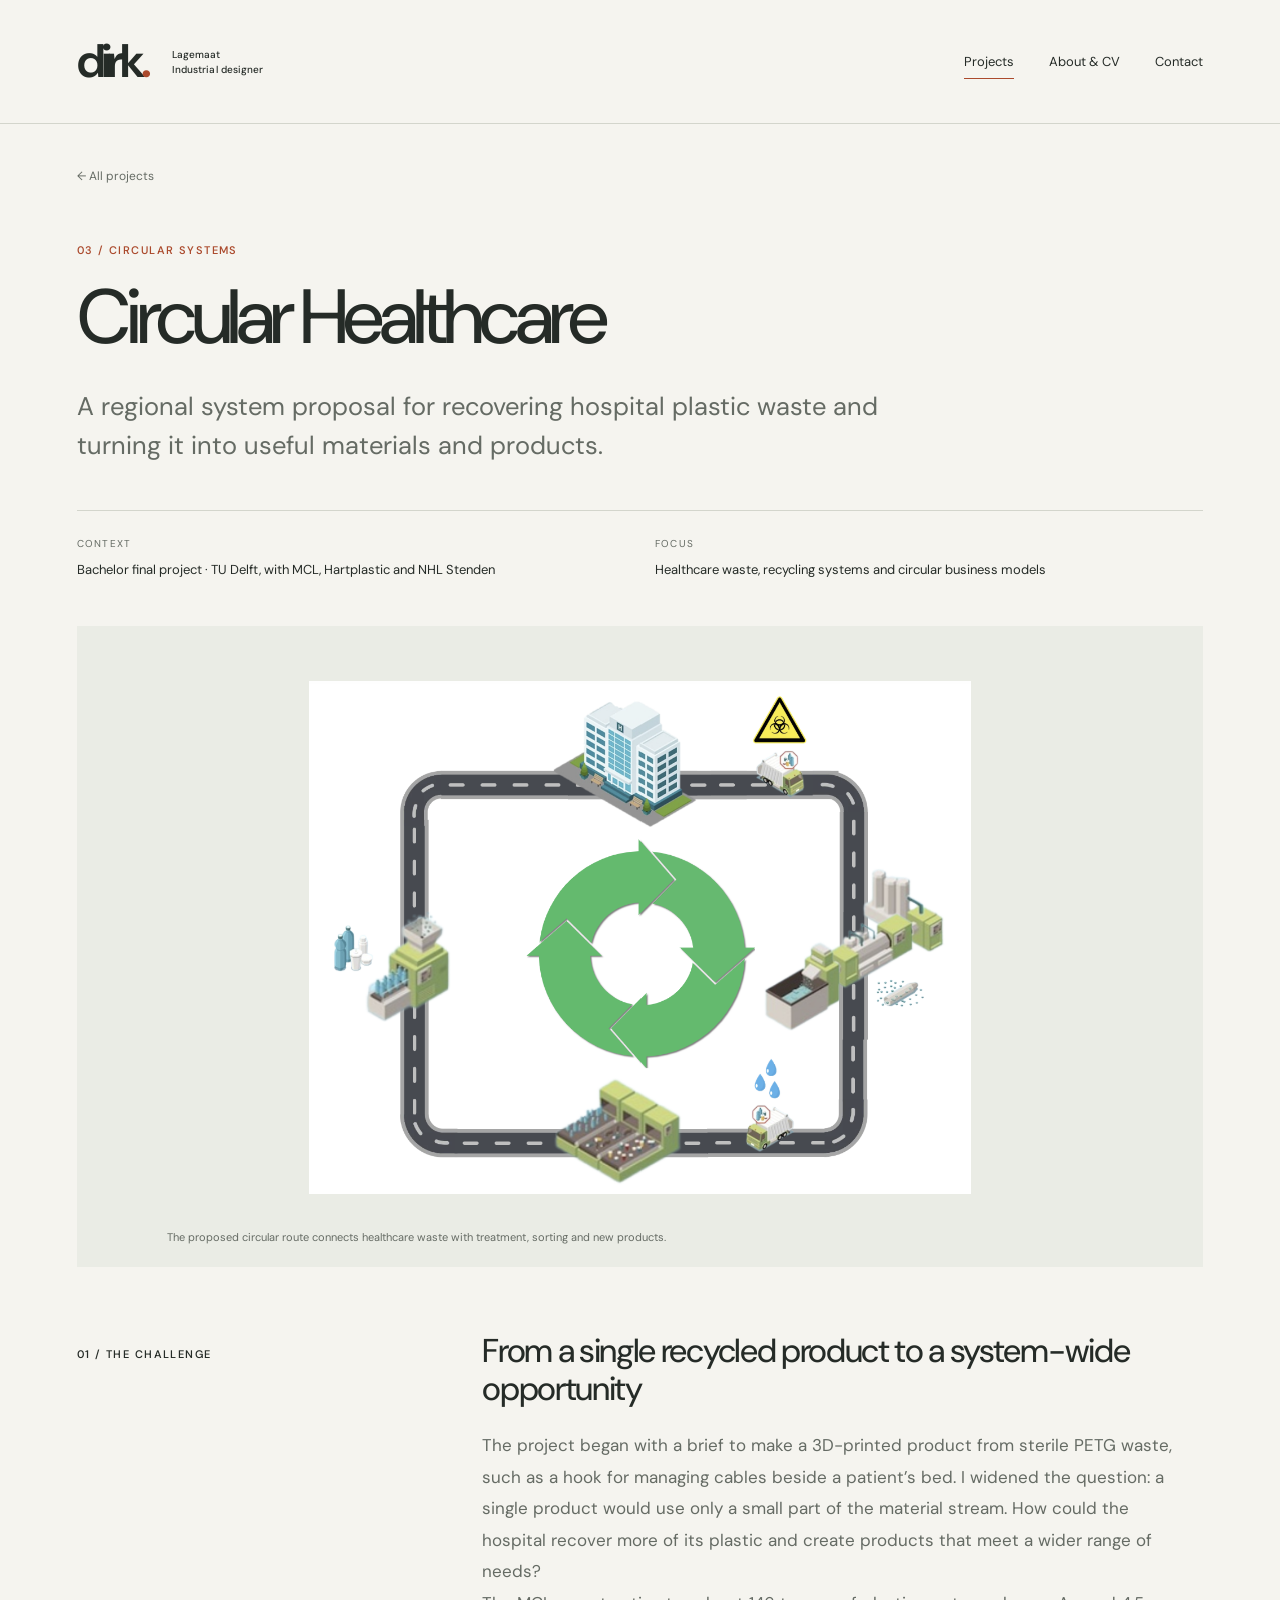
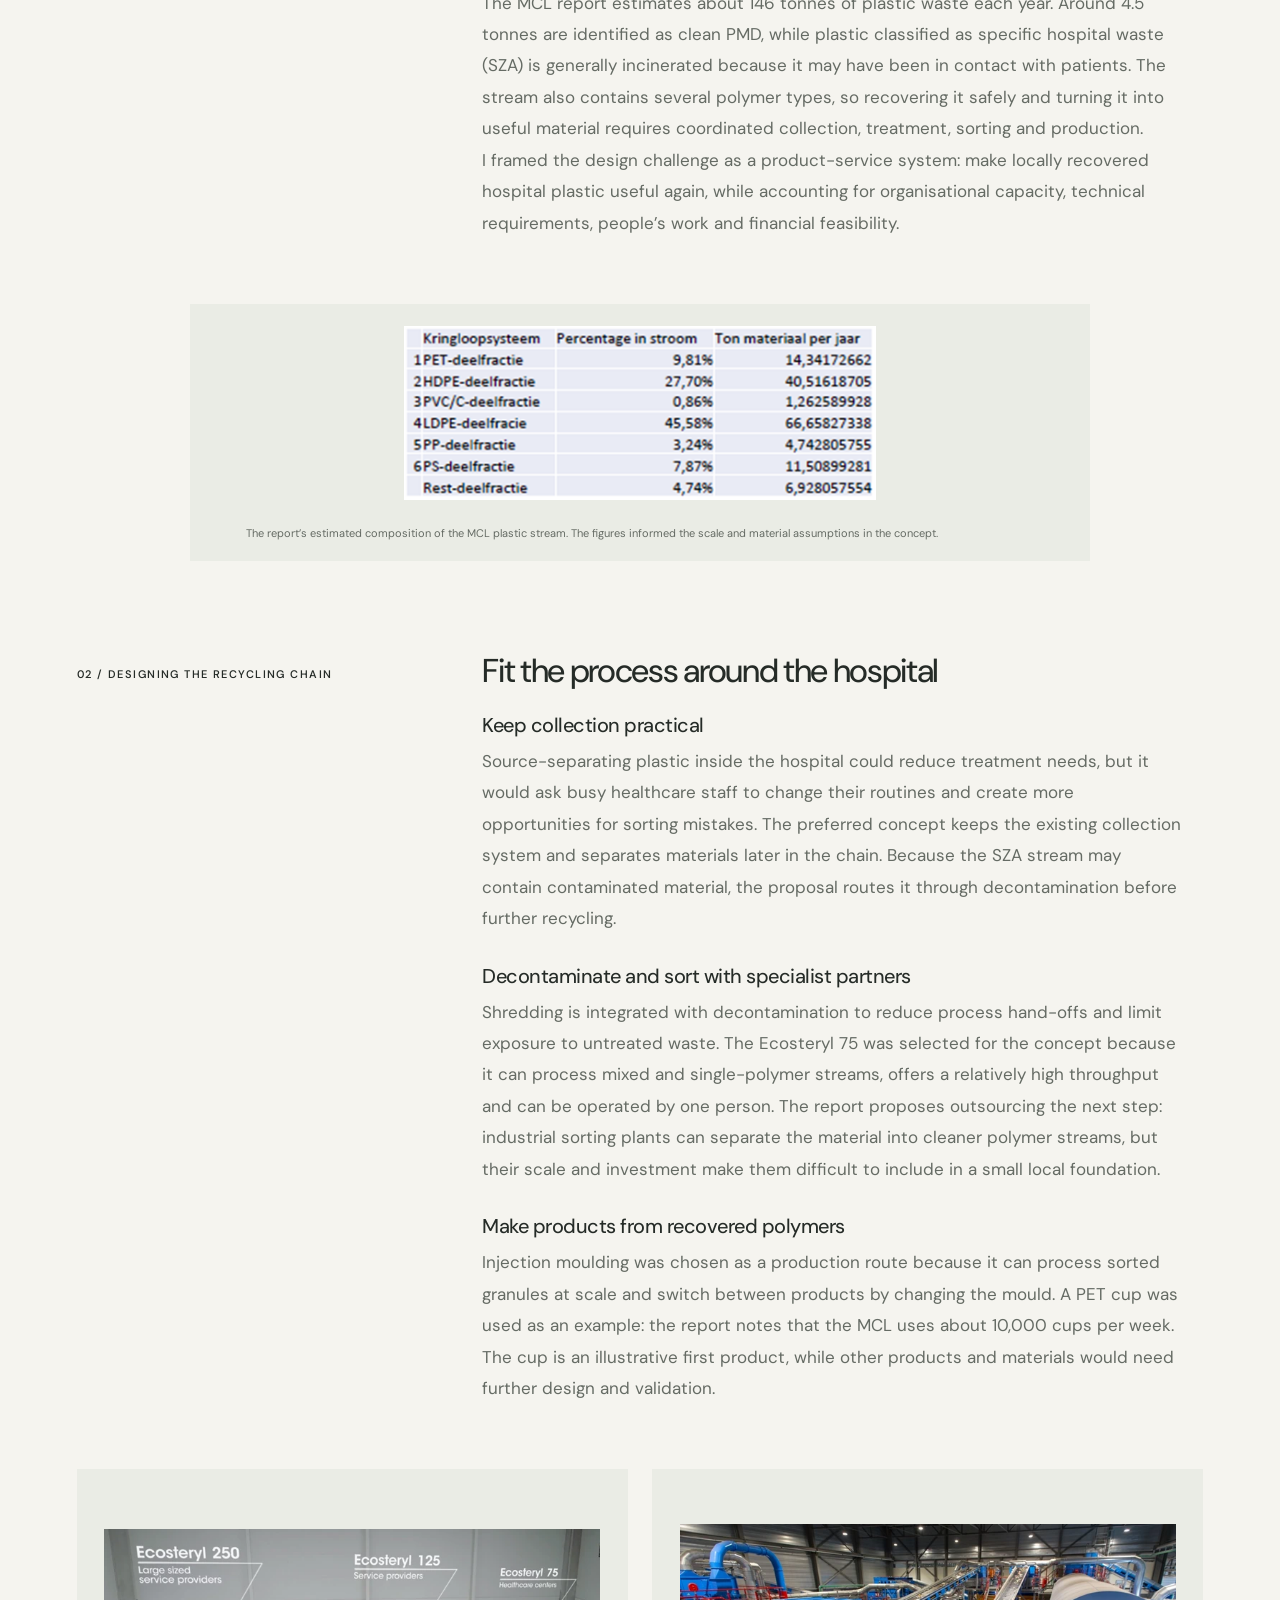
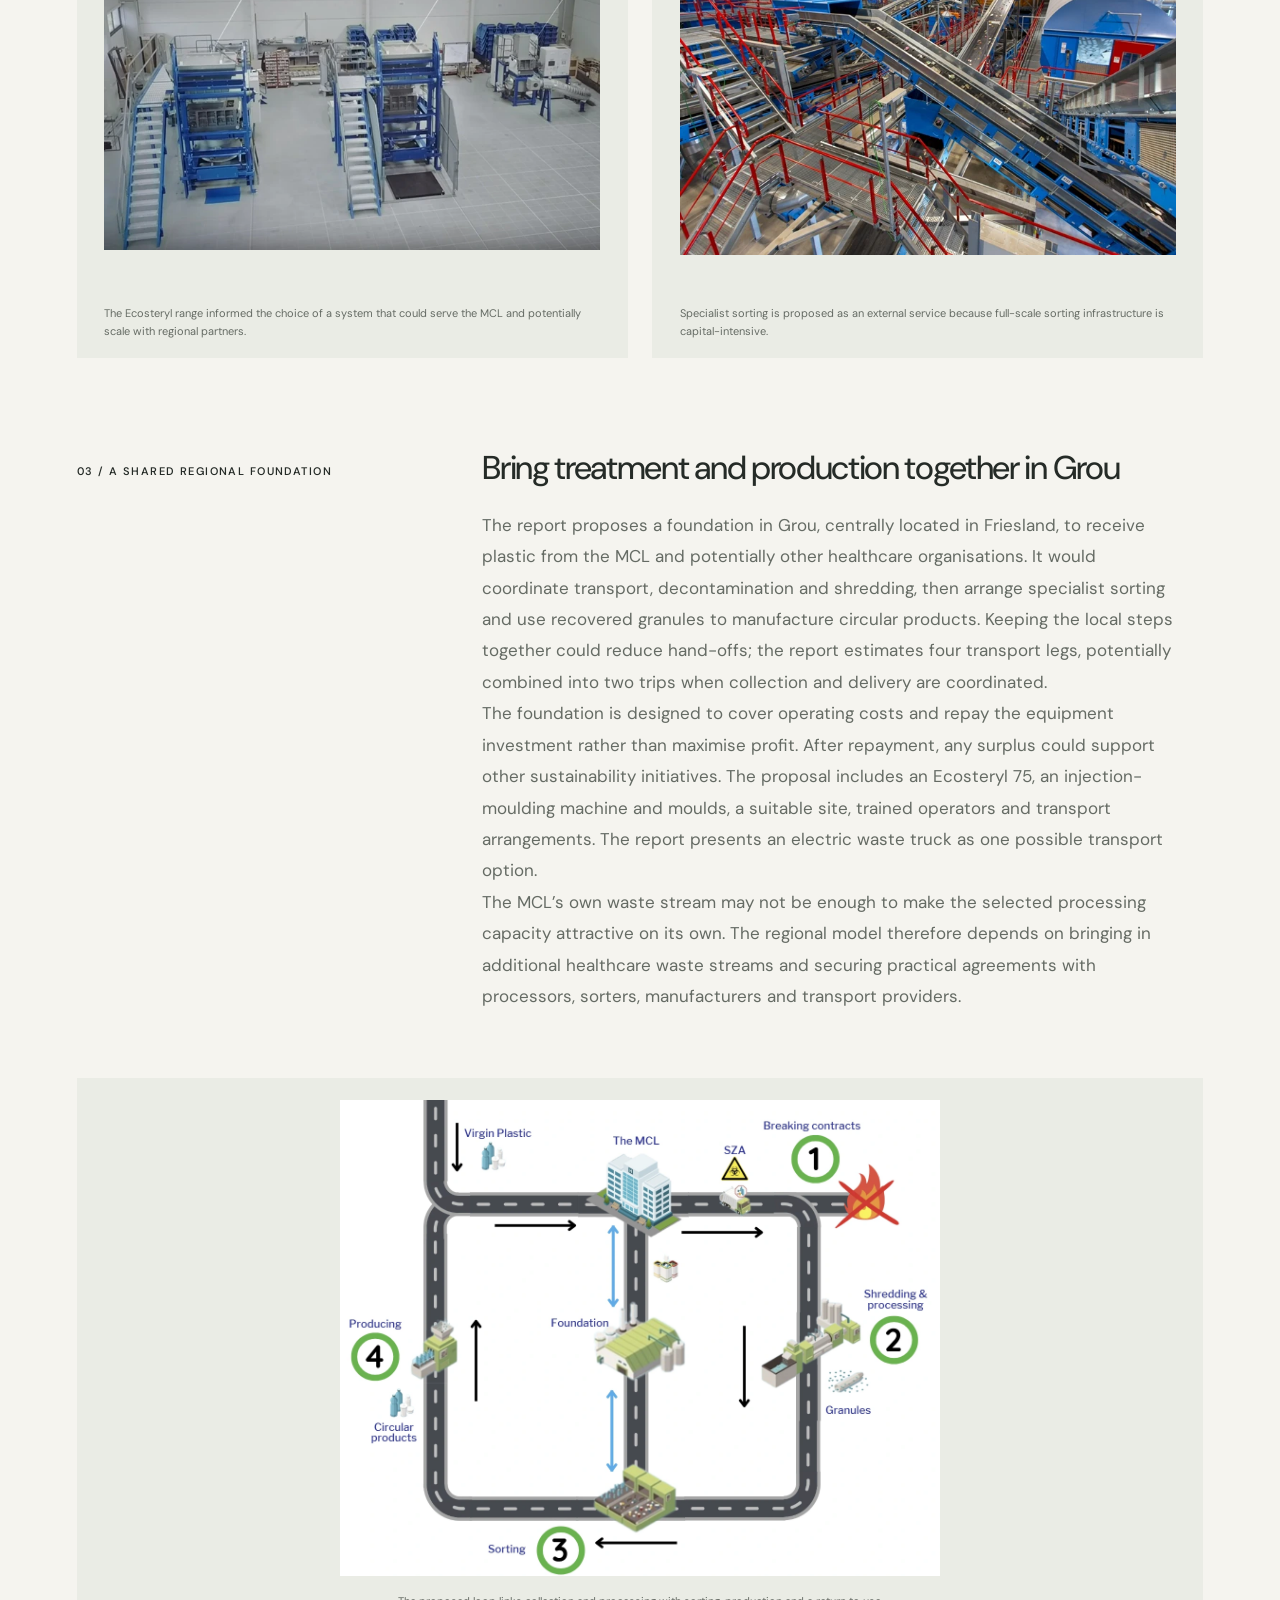
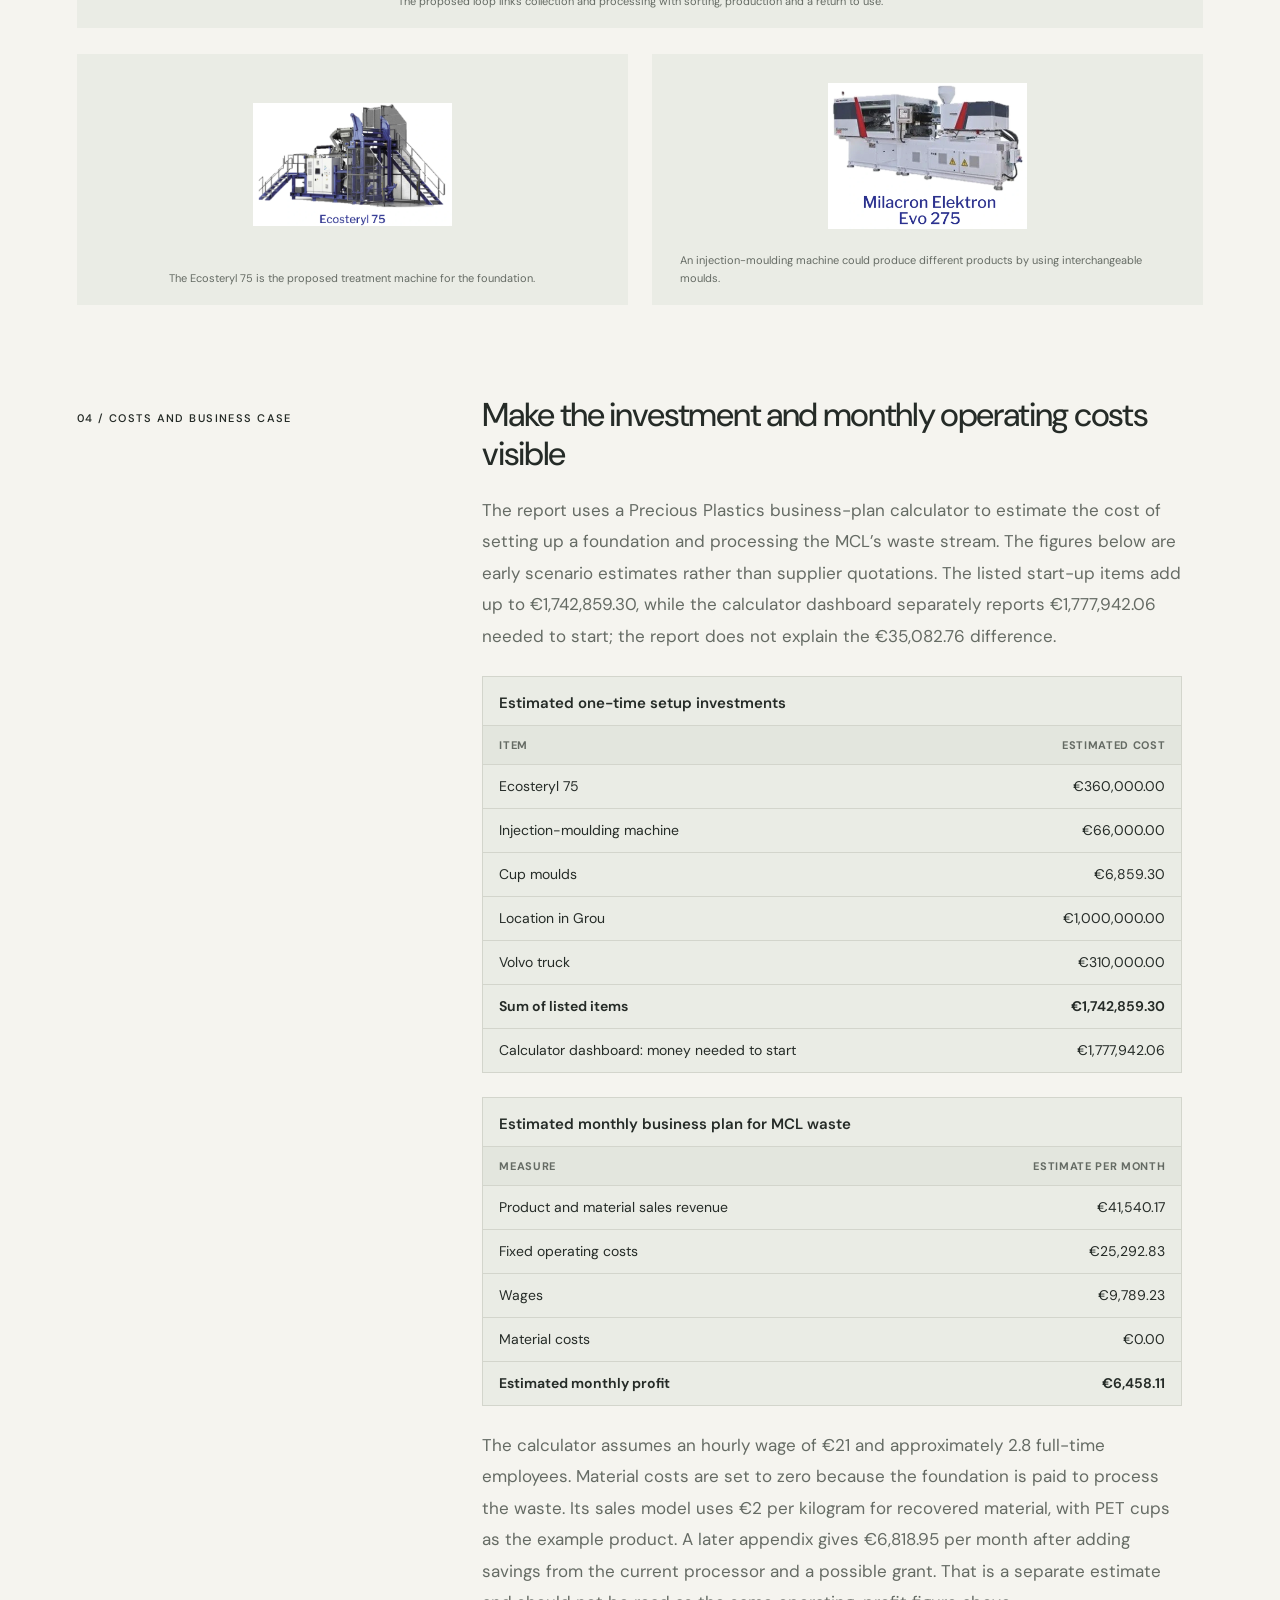
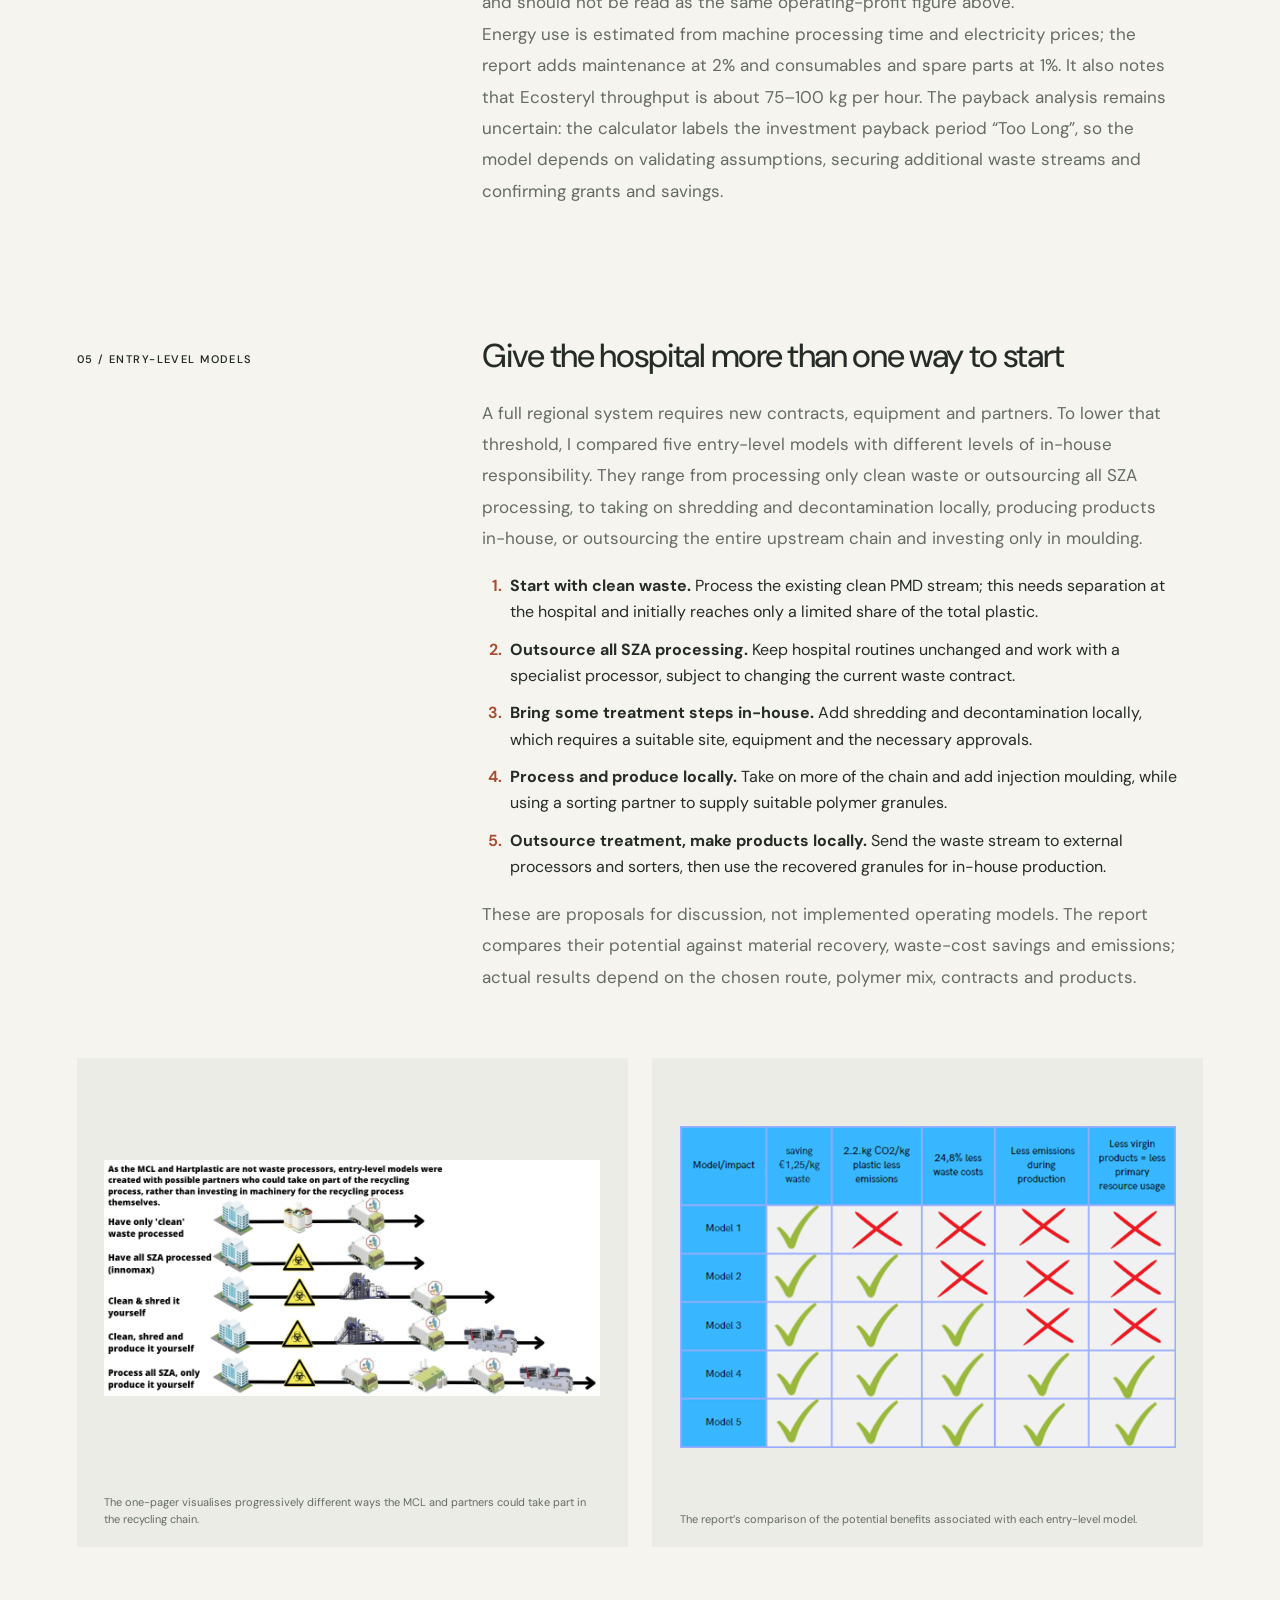
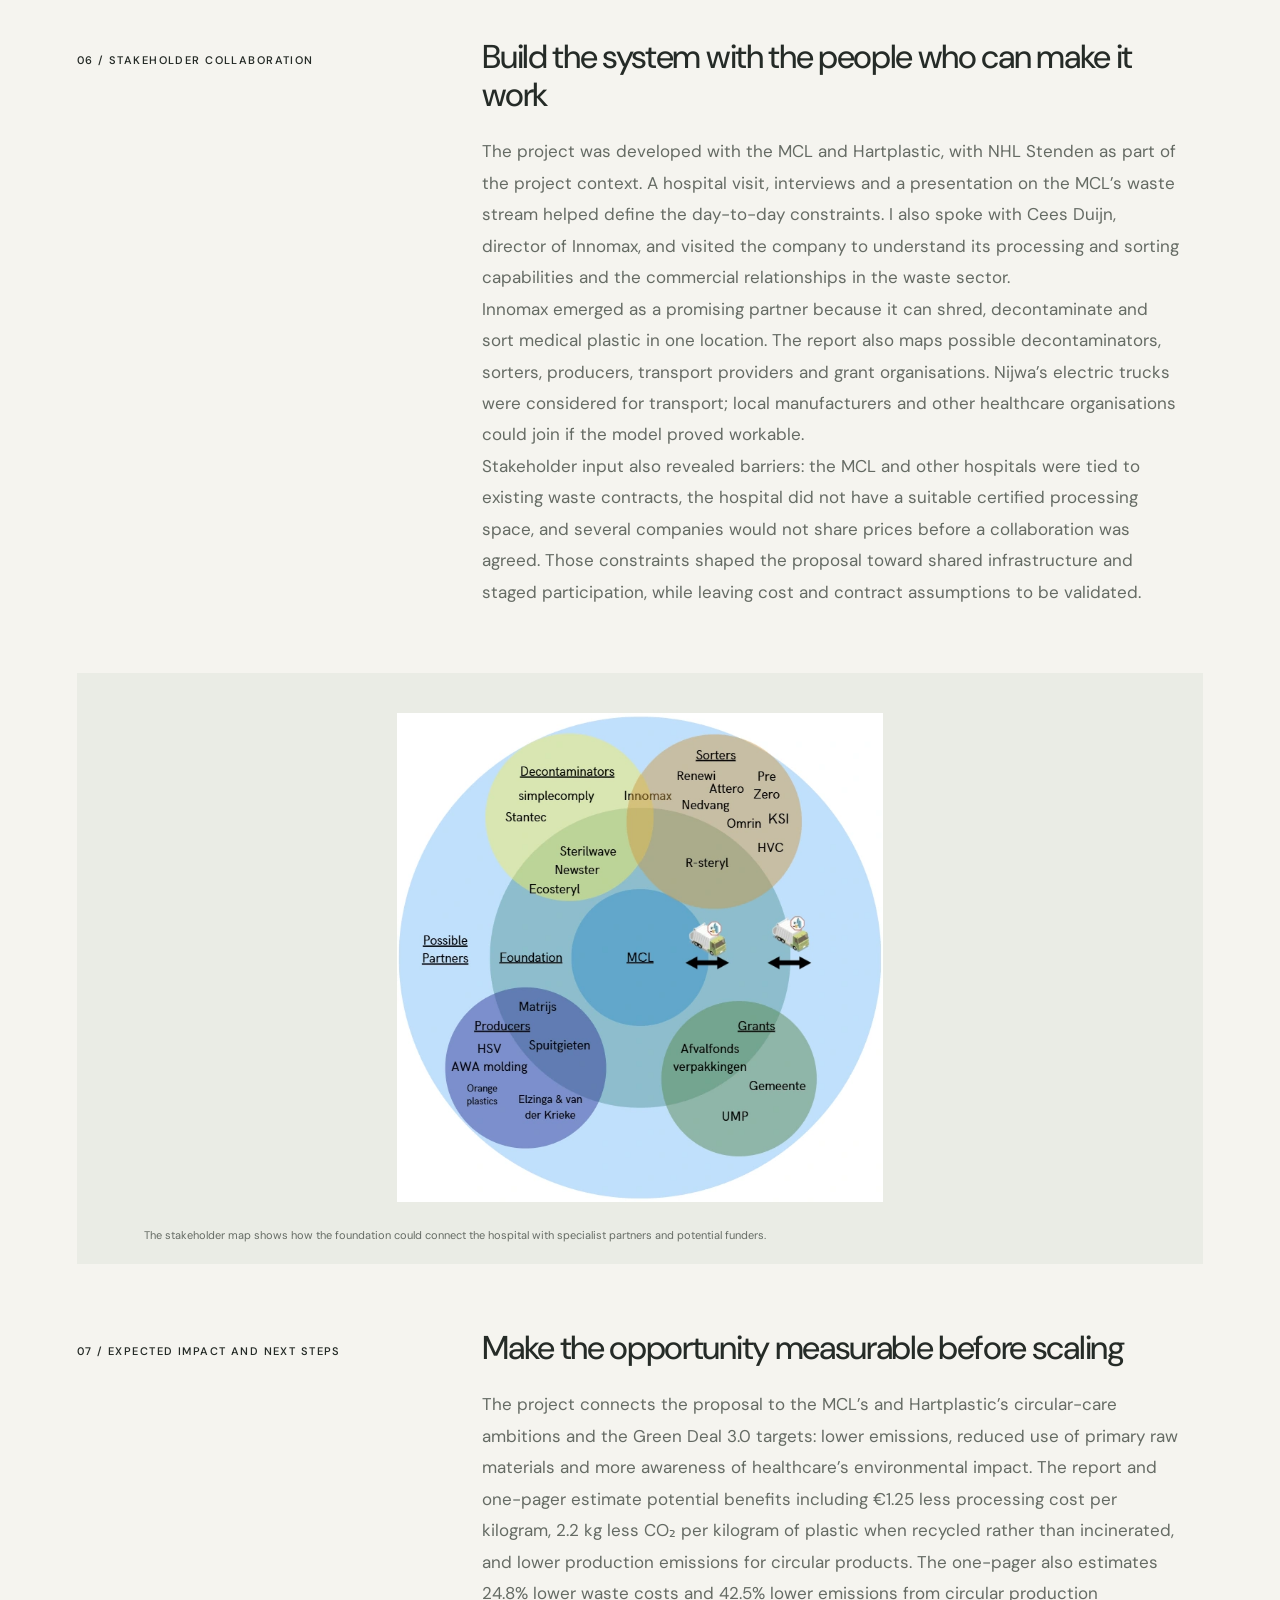
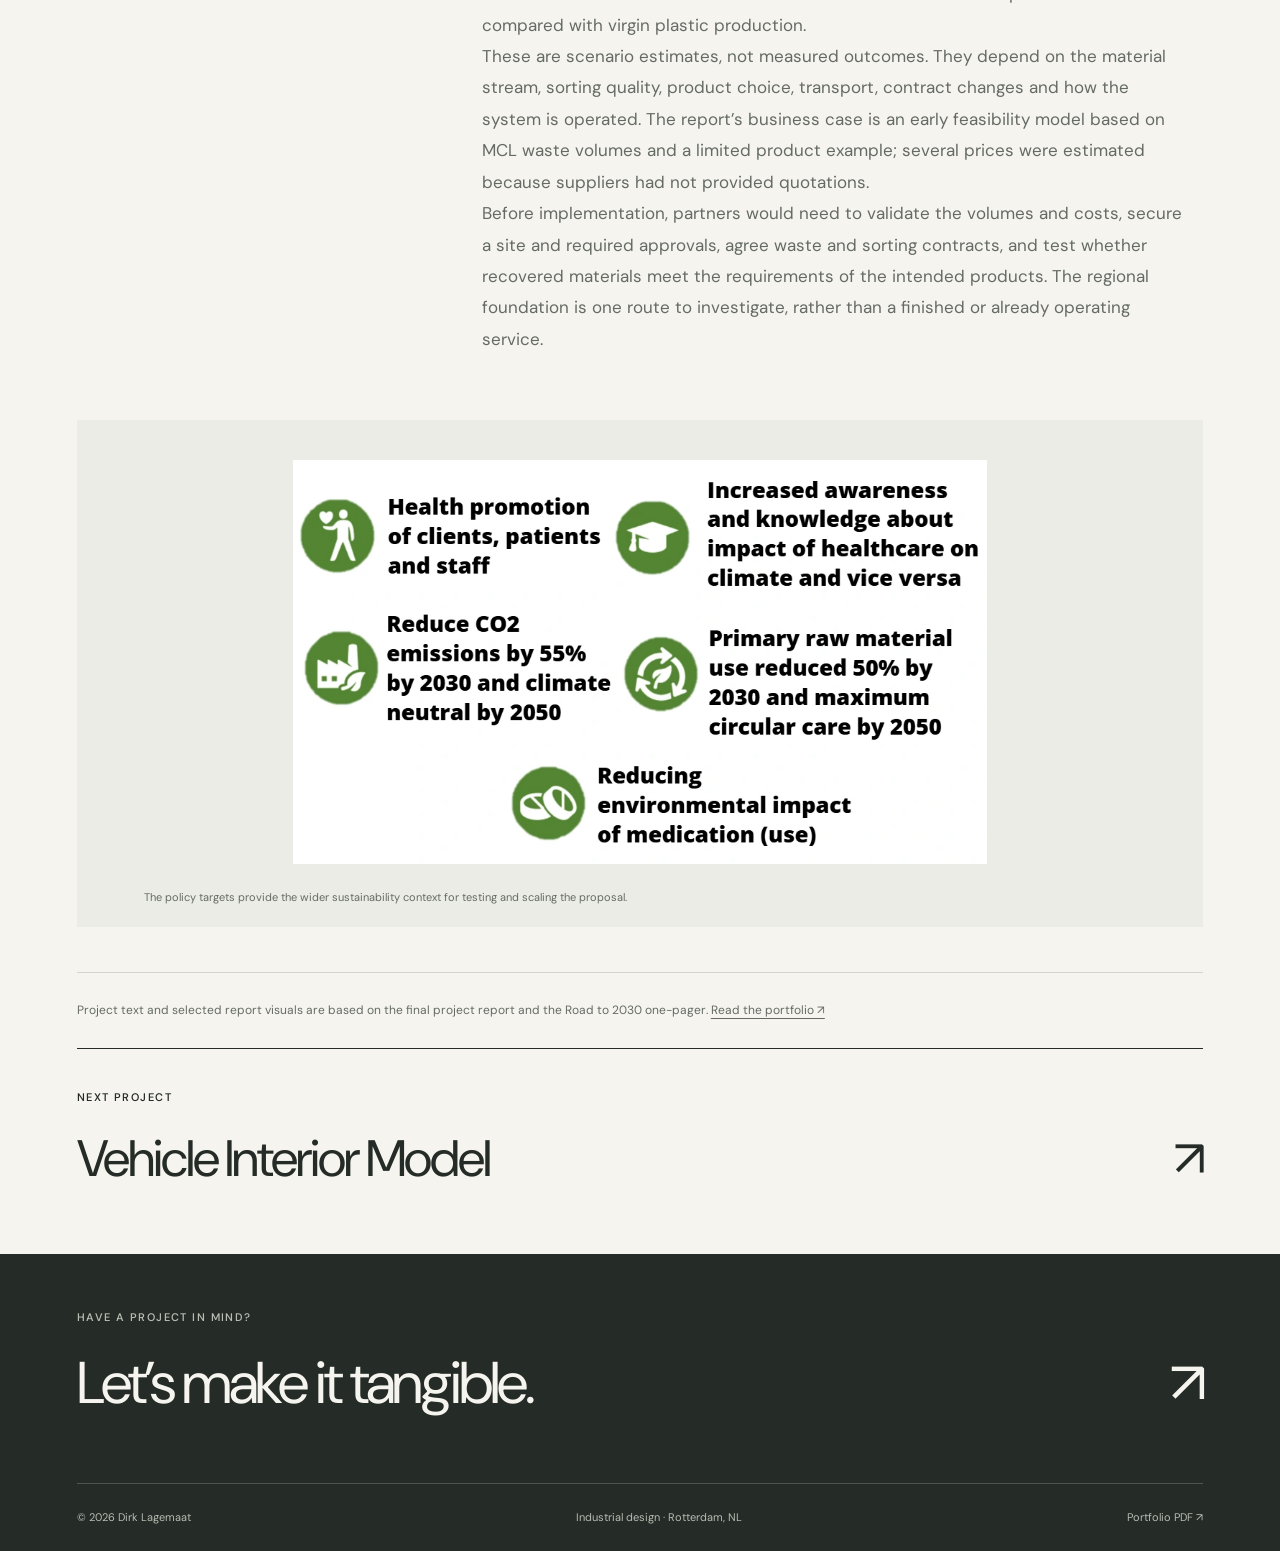
==== commit 126bd741: "Update Circular Healthcare project page" ====
--- a/circular-healthcare.html
+++ b/circular-healthcare.html
@@ -1,82 +1,200 @@
 <!doctype html>
-<html lang="en"><head><meta charset="utf-8"><meta name="viewport" content="width=device-width, initial-scale=1"><meta name="description" content="Road to 2030: a proposal for sorting, cleaning and recycling hospital plastic waste into circular products."><meta name="theme-color" content="#f5f4ef"><title>Circular Healthcare — Dirk Lagemaat</title><link rel="icon" href="favicon.svg" type="image/svg+xml"><link rel="stylesheet" href="style.css"></head>
-<body><a class="skip" href="#main">Skip to content</a><header class="site-header"><a class="logo" href="index.html" aria-label="Dirk Lagemaat home">dirk<span class="logo-dot">.</span><span class="logo-name">Lagemaat<br>Industrial designer</span></a><nav aria-label="Main navigation"><a href="projects.html" aria-current="page">Projects</a><a href="cv.html">About & CV</a><a href="contact.html">Contact</a></nav></header>
+<html lang="en">
+<head>
+<meta charset="utf-8">
+<meta name="viewport" content="width=device-width, initial-scale=1">
+<meta name="description" content="A regional proposal to recover MCL hospital plastic waste through post-separation, decontamination, specialist sorting and circular production.">
+<meta name="theme-color" content="#f5f4ef">
+<title>Circular Healthcare — Dirk Lagemaat</title>
+<link rel="icon" href="favicon.svg" type="image/svg+xml">
+<link rel="stylesheet" href="style.css">
+</head>
+<body>
+<a class="skip" href="#main">Skip to content</a>
+<header class="site-header">
+<a class="logo" href="index.html" aria-label="Dirk Lagemaat home">dirk<span class="logo-dot">.</span><span class="logo-name">Lagemaat<br>Industrial designer</span></a>
+<nav aria-label="Main navigation"><a href="projects.html" aria-current="page">Projects</a><a href="cv.html">About &amp; CV</a><a href="contact.html">Contact</a></nav>
+</header>
 <main id="main">
 <article>
 <section class="case-intro">
 <a class="back-link" href="projects.html">← All projects</a>
 <p class="eyebrow">03 / Circular systems</p>
 <h1>Circular Healthcare</h1>
-<p class="case-lead">A roadmap for turning hospital plastic waste into circular products through better sorting, specialist partners and a shared recycling foundation.</p>
+<p class="case-lead">A regional system proposal for recovering hospital plastic waste and turning it into useful materials and products.</p>
 <dl class="project-meta">
-<div><dt>Context</dt><dd>Final bachelor project · TU Delft</dd></div>
-<div><dt>Focus</dt><dd>Healthcare waste, recycling policy and circular business models</dd></div>
+<div><dt>Context</dt><dd>Bachelor final project · TU Delft, with MCL, Hartplastic and NHL Stenden</dd></div>
+<div><dt>Focus</dt><dd>Healthcare waste, recycling systems and circular business models</dd></div>
 </dl>
 </section>
+
 <figure class="case-hero circular-healthcare case-image-reduced">
-<img src="images/circular-healthcare.webp" alt="Isometric concept illustration of a hospital plastic recycling facility" width="667" height="572" fetchpriority="high" decoding="async">
-<figcaption>Concept illustration for the proposed hospital plastic recycling system.</figcaption>
-</figure>
+<img src="images/circular-healthcare-cycle.png" alt="Circular healthcare recycling loop connecting a hospital and contaminated medical waste with decontamination, sorting, and reusable products." width="1174" height="910" fetchpriority="high" decoding="async">
+<figcaption>The proposed circular route connects healthcare waste with treatment, sorting and new products.</figcaption>
+</figure>
+
 <section class="case-section">
 <div class="case-label"><span class="eyebrow">01 / The challenge</span></div>
 <div class="case-copy">
-<h2>From mixed waste to usable material</h2>
-<p>The onepager describes a system in which the MCL does not separate clean and contaminated plastic: it is classified as SZA and sent for incineration. The hospital generates around 146 tonnes of plastic waste each year. Existing waste contracts, including the IFZ arrangement, also make a change difficult to introduce quickly.</p>
-<p>Recycling requires more than collecting the material. Contaminated plastic has to be cleaned, and the resulting sterile but mixed granules must be sorted into single-material streams before they can be used again. Only a small number of Dutch companies can clean this waste, while large facilities such as KSI are needed to sort it at scale.</p>
-</div>
-</section>
-<figure class="case-figure case-image-reduced">
-<img src="images/circular-road-to-2030.webp" alt="Roadmap showing hospital plastic moving through collection, processing, sorting and production before returning as circular products." width="1266" height="1004" loading="lazy" decoding="async">
-<figcaption>The proposed loop connects hospital waste to processing, sorting and the production of new circular products.</figcaption>
-</figure>
-<section class="case-section">
-<div class="case-label"><span class="eyebrow">02 / A staged route</span></div>
-<div class="case-copy">
-<h2>Start with partners, build capability over time</h2>
-<p>Because the MCL and Hartplastic are not waste processors, the roadmap proposes entry-level partnerships instead of requiring them to buy and operate every recycling machine themselves. The options build from processing only clean waste, through processing all SZA with a partner such as Innomax, to taking on cleaning and shredding, adding production, or processing all SZA and making products in-house.</p>
-<p>These are alternative steps toward greater involvement, not claims that each stage is already operating. They make it possible to match investment and responsibility to the partners and capabilities available.</p>
-</div>
-</section>
-<figure class="case-figure">
-<img src="images/circular-entry-models.webp" alt="Five progressively involved recycling models, from having clean waste processed to processing SZA and producing products in-house." width="1086" height="516" loading="lazy" decoding="async">
-<figcaption>Five entry-level models outline how partners could take on more of the recycling chain over time.</figcaption>
-</figure>
-<section class="case-section">
-<div class="case-label"><span class="eyebrow">03 / Shared infrastructure</span></div>
-<div class="case-copy">
-<h2>A foundation in Friesland</h2>
-<p>The proposed foundation would bring several stages together centrally in Friesland: shredding, cleaning and making new products. Fewer separate hand-offs could reduce transport while giving the partners a shared place to turn recovered material into useful products.</p>
-<p>The stakeholder map brings together the MCL, the foundation, possible partners, decontaminators, sorters, producers and grant providers. The onepager also proposes equipment including an Ecoteryl 75 and a Milacron Elektron Evo 275 injection-moulding machine with a mould. These are part of the proposal, not equipment confirmed as purchased or installed.</p>
-</div>
-</section>
-<figure class="case-figure case-image-reduced">
-<img src="images/circular-stakeholder-map.webp" alt="Stakeholder map connecting the MCL and a proposed foundation with decontaminators, sorters, producers, possible partners and grant providers." width="682" height="686" loading="lazy" decoding="async">
-<figcaption>The foundation is positioned as a connector between waste producers, processing partners, manufacturers and funders.</figcaption>
-</figure>
-<div class="case-image-pair">
-<figure class="case-figure">
-<img src="images/circular-machine-milacron.webp" alt="Milacron Elektron Evo 275 injection-moulding machine shown in the onepager as proposed equipment." width="760" height="560" loading="lazy" decoding="async">
-<figcaption>Milacron Elektron Evo 275 injection-moulding machine, proposed for producing new parts.</figcaption>
-</figure>
-<figure class="case-figure">
-<img src="images/circular-machine-ecoteryl.webp" alt="Ecoteryl 75 recycling machine shown in the onepager as proposed equipment." width="1098" height="682" loading="lazy" decoding="async">
-<figcaption>Ecoteryl 75, included in the onepager’s proposed recycling equipment.</figcaption>
-</figure>
-</div>
-<section class="case-section">
-<div class="case-label"><span class="eyebrow">04 / Road to 2030</span></div>
-<div class="case-copy">
-<h2>Policy goals and expected impact</h2>
-<p>The MCL and Hartplastic aim to reuse and separate as much plastic as possible, in line with Green Deal 3.0 ambitions. The onepager sets out goals for 2030 and 2050: improve health and climate awareness among clients, patients and staff; reduce CO₂ emissions by 55% by 2030 and reach climate neutrality by 2050; halve primary raw-material use by 2030; and work toward maximum circular care by 2050. It also calls for reducing the environmental impact of medication use.</p>
-<p>The project presents potential benefits rather than measured results: circular products could reduce waste costs by 24.8%; circular production could emit 42.5% less than producing new plastic; and recycling rather than incineration could avoid 2.2 kg of CO₂ per kilogram of plastic. The onepager also cites €1.25 per kilogram as the waste cost if the current contract is broken.</p>
-</div>
-</section>
-<figure class="case-figure">
-<img src="images/circular-policy-targets.webp" alt="Green Deal 3.0 target icons for health promotion, climate awareness, lower CO2 emissions, reduced raw-material use and less environmental impact from medication." width="966" height="562" loading="lazy" decoding="async">
-<figcaption>The onepager links the recycling proposal to healthcare, climate and resource-use targets for 2030 and 2050.</figcaption>
-</figure>
-<div class="source-note">Project text and visuals adapted from the Road to 2030 project onepager. <a href="portfolio-dirk-lagemaat.pdf" target="_blank" rel="noopener">Read the full portfolio ↗</a></div>
+<h2>From a single recycled product to a system-wide opportunity</h2>
+<p>The project began with a brief to make a 3D-printed product from sterile PETG waste, such as a hook for managing cables beside a patient’s bed. I widened the question: a single product would use only a small part of the material stream. How could the hospital recover more of its plastic and create products that meet a wider range of needs?</p>
+<p>The MCL report estimates about 146 tonnes of plastic waste each year. Around 4.5 tonnes are identified as clean PMD, while plastic classified as specific hospital waste (SZA) is generally incinerated because it may have been in contact with patients. The stream also contains several polymer types, so recovering it safely and turning it into useful material requires coordinated collection, treatment, sorting and production.</p>
+<p>I framed the design challenge as a product-service system: make locally recovered hospital plastic useful again, while accounting for organisational capacity, technical requirements, people’s work and financial feasibility.</p>
+</div>
+</section>
+<figure class="case-figure circular-data-figure circular-waste-image">
+<img src="images/circular-waste-streams.png" alt="Table of estimated annual MCL plastic waste by material stream: PET, HDPE, PVC, LDPE, PP, PS and residual fractions, adding up to about 146 tonnes." width="513" height="189" loading="lazy" decoding="async">
+<figcaption>The report’s estimated composition of the MCL plastic stream. The figures informed the scale and material assumptions in the concept.</figcaption>
+</figure>
+
+<section class="case-section">
+<div class="case-label"><span class="eyebrow">02 / Designing the recycling chain</span></div>
+<div class="case-copy">
+<h2>Fit the process around the hospital</h2>
+<h3>Keep collection practical</h3>
+<p>Source-separating plastic inside the hospital could reduce treatment needs, but it would ask busy healthcare staff to change their routines and create more opportunities for sorting mistakes. The preferred concept keeps the existing collection system and separates materials later in the chain. Because the SZA stream may contain contaminated material, the proposal routes it through decontamination before further recycling.</p>
+<h3>Decontaminate and sort with specialist partners</h3>
+<p>Shredding is integrated with decontamination to reduce process hand-offs and limit exposure to untreated waste. The Ecosteryl 75 was selected for the concept because it can process mixed and single-polymer streams, offers a relatively high throughput and can be operated by one person. The report proposes outsourcing the next step: industrial sorting plants can separate the material into cleaner polymer streams, but their scale and investment make them difficult to include in a small local foundation.</p>
+<h3>Make products from recovered polymers</h3>
+<p>Injection moulding was chosen as a production route because it can process sorted granules at scale and switch between products by changing the mould. A PET cup was used as an example: the report notes that the MCL uses about 10,000 cups per week. The cup is an illustrative first product, while other products and materials would need further design and validation.</p>
+</div>
+</section>
+<div class="circular-image-pair">
+<figure class="case-figure">
+<img src="images/circular-ecosteryl-range.webp" alt="Three Ecosteryl medical-waste processing systems shown at different capacities, including the Ecosteryl 75 selected for the concept." width="693" height="448" loading="lazy" decoding="async">
+<figcaption>The Ecosteryl range informed the choice of a system that could serve the MCL and potentially scale with regional partners.</figcaption>
+</figure>
+<figure class="case-figure">
+<img src="images/circular-sorting-plant.webp" alt="Interior of an industrial plastic-sorting plant with conveyor belts and sorting equipment." width="693" height="462" loading="lazy" decoding="async">
+<figcaption>Specialist sorting is proposed as an external service because full-scale sorting infrastructure is capital-intensive.</figcaption>
+</figure>
+</div>
+
+<section class="case-section">
+<div class="case-label"><span class="eyebrow">03 / A shared regional foundation</span></div>
+<div class="case-copy">
+<h2>Bring treatment and production together in Grou</h2>
+<p>The report proposes a foundation in Grou, centrally located in Friesland, to receive plastic from the MCL and potentially other healthcare organisations. It would coordinate transport, decontamination and shredding, then arrange specialist sorting and use recovered granules to manufacture circular products. Keeping the local steps together could reduce hand-offs; the report estimates four transport legs, potentially combined into two trips when collection and delivery are coordinated.</p>
+<p>The foundation is designed to cover operating costs and repay the equipment investment rather than maximise profit. After repayment, any surplus could support other sustainability initiatives. The proposal includes an Ecosteryl 75, an injection-moulding machine and moulds, a suitable site, trained operators and transport arrangements. The report presents an electric waste truck as one possible transport option.</p>
+<p>The MCL’s own waste stream may not be enough to make the selected processing capacity attractive on its own. The regional model therefore depends on bringing in additional healthcare waste streams and securing practical agreements with processors, sorters, manufacturers and transport providers.</p>
+</div>
+</section>
+<div class="circular-image-pair">
+<figure class="case-figure circular-roadmap-image">
+<img src="images/circular-road-to-2030.webp" alt="Roadmap connecting virgin plastic and hospital waste to processing, sorting, a proposed foundation and new circular products." width="1266" height="1004" loading="lazy" decoding="async">
+<figcaption>The proposed loop links collection and processing with sorting, production and a return to use.</figcaption>
+</figure>
+</div>
+<div class="circular-image-pair circular-machine-pair">
+<figure class="case-figure">
+<img src="images/circular-machine-ecoteryl.webp" alt="Ecoteryl 75 recycling machine proposed for decontaminating hospital plastic waste." width="1098" height="682" loading="lazy" decoding="async">
+<figcaption>The Ecosteryl 75 is the proposed treatment machine for the foundation.</figcaption>
+</figure>
+<figure class="case-figure">
+<img src="images/circular-machine-milacron.webp" alt="Milacron Elektron injection-moulding machine proposed for manufacturing products from sorted plastic granules." width="760" height="560" loading="lazy" decoding="async">
+<figcaption>An injection-moulding machine could produce different products by using interchangeable moulds.</figcaption>
+</figure>
+</div>
+
+<section class="case-section">
+<div class="case-label"><span class="eyebrow">04 / Costs and business case</span></div>
+<div class="case-copy">
+<h2>Make the investment and monthly operating costs visible</h2>
+<p>The report uses a Precious Plastics business-plan calculator to estimate the cost of setting up a foundation and processing the MCL’s waste stream. The figures below are early scenario estimates rather than supplier quotations. The listed start-up items add up to €1,742,859.30, while the calculator dashboard separately reports €1,777,942.06 needed to start; the report does not explain the €35,082.76 difference.</p>
+<div class="circular-table-wrap" role="region" aria-label="One-time setup investments" tabindex="0">
+<table class="circular-cost-table">
+<caption>Estimated one-time setup investments</caption>
+<thead><tr><th scope="col">Item</th><th scope="col">Estimated cost</th></tr></thead>
+<tbody>
+<tr><td>Ecosteryl 75</td><td>€360,000.00</td></tr>
+<tr><td>Injection-moulding machine</td><td>€66,000.00</td></tr>
+<tr><td>Cup moulds</td><td>€6,859.30</td></tr>
+<tr><td>Location in Grou</td><td>€1,000,000.00</td></tr>
+<tr><td>Volvo truck</td><td>€310,000.00</td></tr>
+<tr class="circular-table-total"><th scope="row">Sum of listed items</th><td>€1,742,859.30</td></tr>
+<tr><td>Calculator dashboard: money needed to start</td><td>€1,777,942.06</td></tr>
+</tbody>
+</table>
+</div>
+<div class="circular-table-wrap" role="region" aria-label="Estimated monthly business plan" tabindex="0">
+<table class="circular-cost-table">
+<caption>Estimated monthly business plan for MCL waste</caption>
+<thead><tr><th scope="col">Measure</th><th scope="col">Estimate per month</th></tr></thead>
+<tbody>
+<tr><td>Product and material sales revenue</td><td>€41,540.17</td></tr>
+<tr><td>Fixed operating costs</td><td>€25,292.83</td></tr>
+<tr><td>Wages</td><td>€9,789.23</td></tr>
+<tr><td>Material costs</td><td>€0.00</td></tr>
+<tr class="circular-table-total"><th scope="row">Estimated monthly profit</th><td>€6,458.11</td></tr>
+</tbody>
+</table>
+</div>
+<p>The calculator assumes an hourly wage of €21 and approximately 2.8 full-time employees. Material costs are set to zero because the foundation is paid to process the waste. Its sales model uses €2 per kilogram for recovered material, with PET cups as the example product. A later appendix gives €6,818.95 per month after adding savings from the current processor and a possible grant. That is a separate estimate and should not be read as the same operating-profit figure above.</p>
+<p>Energy use is estimated from machine processing time and electricity prices; the report adds maintenance at 2% and consumables and spare parts at 1%. It also notes that Ecosteryl throughput is about 75–100 kg per hour. The payback analysis remains uncertain: the calculator labels the investment payback period “Too Long”, so the model depends on validating assumptions, securing additional waste streams and confirming grants and savings.</p>
+</div>
+</section>
+
+<section class="case-section">
+<div class="case-label"><span class="eyebrow">05 / Entry-level models</span></div>
+<div class="case-copy">
+<h2>Give the hospital more than one way to start</h2>
+<p>A full regional system requires new contracts, equipment and partners. To lower that threshold, I compared five entry-level models with different levels of in-house responsibility. They range from processing only clean waste or outsourcing all SZA processing, to taking on shredding and decontamination locally, producing products in-house, or outsourcing the entire upstream chain and investing only in moulding.</p>
+<ol class="circular-model-list">
+<li><strong>Start with clean waste.</strong> Process the existing clean PMD stream; this needs separation at the hospital and initially reaches only a limited share of the total plastic.</li>
+<li><strong>Outsource all SZA processing.</strong> Keep hospital routines unchanged and work with a specialist processor, subject to changing the current waste contract.</li>
+<li><strong>Bring some treatment steps in-house.</strong> Add shredding and decontamination locally, which requires a suitable site, equipment and the necessary approvals.</li>
+<li><strong>Process and produce locally.</strong> Take on more of the chain and add injection moulding, while using a sorting partner to supply suitable polymer granules.</li>
+<li><strong>Outsource treatment, make products locally.</strong> Send the waste stream to external processors and sorters, then use the recovered granules for in-house production.</li>
+</ol>
+<p>These are proposals for discussion, not implemented operating models. The report compares their potential against material recovery, waste-cost savings and emissions; actual results depend on the chosen route, polymer mix, contracts and products.</p>
+</div>
+</section>
+<div class="circular-image-pair">
+<figure class="case-figure">
+<img src="images/circular-entry-models.webp" alt="Five possible entry-level recycling models, from processing clean waste to outsourcing treatment and making products from recovered granules." width="1086" height="516" loading="lazy" decoding="async">
+<figcaption>The one-pager visualises progressively different ways the MCL and partners could take part in the recycling chain.</figcaption>
+</figure>
+<figure class="case-figure">
+<img src="images/circular-entry-model-impact.png" alt="Comparison table showing which of five models may save processing costs, reduce incineration emissions, lower production emissions and reduce virgin-material use." width="641" height="416" loading="lazy" decoding="async">
+<figcaption>The report’s comparison of the potential benefits associated with each entry-level model.</figcaption>
+</figure>
+</div>
+
+<section class="case-section">
+<div class="case-label"><span class="eyebrow">06 / Stakeholder collaboration</span></div>
+<div class="case-copy">
+<h2>Build the system with the people who can make it work</h2>
+<p>The project was developed with the MCL and Hartplastic, with NHL Stenden as part of the project context. A hospital visit, interviews and a presentation on the MCL’s waste stream helped define the day-to-day constraints. I also spoke with Cees Duijn, director of Innomax, and visited the company to understand its processing and sorting capabilities and the commercial relationships in the waste sector.</p>
+<p>Innomax emerged as a promising partner because it can shred, decontaminate and sort medical plastic in one location. The report also maps possible decontaminators, sorters, producers, transport providers and grant organisations. Nijwa’s electric trucks were considered for transport; local manufacturers and other healthcare organisations could join if the model proved workable.</p>
+<p>Stakeholder input also revealed barriers: the MCL and other hospitals were tied to existing waste contracts, the hospital did not have a suitable certified processing space, and several companies would not share prices before a collaboration was agreed. Those constraints shaped the proposal toward shared infrastructure and staged participation, while leaving cost and contract assumptions to be validated.</p>
+</div>
+</section>
+<figure class="case-figure case-image-reduced circular-stakeholder-image">
+<img src="images/circular-stakeholder-map.webp" alt="Map of the proposed MCL and foundation ecosystem, including possible decontaminators, sorters, producers, transport providers, partners and grant organisations." width="682" height="686" loading="lazy" decoding="async">
+<figcaption>The stakeholder map shows how the foundation could connect the hospital with specialist partners and potential funders.</figcaption>
+</figure>
+
+<section class="case-section">
+<div class="case-label"><span class="eyebrow">07 / Expected impact and next steps</span></div>
+<div class="case-copy">
+<h2>Make the opportunity measurable before scaling</h2>
+<p>The project connects the proposal to the MCL’s and Hartplastic’s circular-care ambitions and the Green Deal 3.0 targets: lower emissions, reduced use of primary raw materials and more awareness of healthcare’s environmental impact. The report and one-pager estimate potential benefits including €1.25 less processing cost per kilogram, 2.2 kg less CO₂ per kilogram of plastic when recycled rather than incinerated, and lower production emissions for circular products. The one-pager also estimates 24.8% lower waste costs and 42.5% lower emissions from circular production compared with virgin plastic production.</p>
+<p>These are scenario estimates, not measured outcomes. They depend on the material stream, sorting quality, product choice, transport, contract changes and how the system is operated. The report’s business case is an early feasibility model based on MCL waste volumes and a limited product example; several prices were estimated because suppliers had not provided quotations.</p>
+<p>Before implementation, partners would need to validate the volumes and costs, secure a site and required approvals, agree waste and sorting contracts, and test whether recovered materials meet the requirements of the intended products. The regional foundation is one route to investigate, rather than a finished or already operating service.</p>
+</div>
+</section>
+<figure class="case-figure circular-policy-image">
+<img src="images/circular-policy-targets.webp" alt="Targets for healthier communities, greater climate awareness, lower CO2 emissions, reduced primary-material use and less environmental impact from medication." width="966" height="562" loading="lazy" decoding="async">
+<figcaption>The policy targets provide the wider sustainability context for testing and scaling the proposal.</figcaption>
+</figure>
+
+<div class="source-note">Project text and selected report visuals are based on the final project report and the Road to 2030 one-pager. <a href="portfolio-dirk-lagemaat.pdf" target="_blank" rel="noopener">Read the portfolio ↗</a></div>
 <a class="next-project" href="ergonomics-model.html"><span class="eyebrow">Next project</span><span>Vehicle Interior Model <span aria-hidden="true">↗</span></span></a>
 </article>
 </main>
-<footer class="site-footer"><div class="footer-top"><p class="eyebrow">Have a project in mind?</p><a class="footer-contact" href="mailto:dirkcrlagemaat@gmail.com">Let’s make it tangible.<span aria-hidden="true">↗</span></a></div><div class="footer-bottom"><span>© 2026 Dirk Lagemaat</span><span>Industrial design · Rotterdam, NL</span><a href="portfolio-dirk-lagemaat.pdf" target="_blank" rel="noopener">Portfolio PDF ↗</a></div></footer></body></html>
+<footer class="site-footer">
+<div class="footer-top"><p class="eyebrow">Have a project in mind?</p><a class="footer-contact" href="mailto:dirklagemaatdesign@gmail.com">Let’s make it tangible.<span aria-hidden="true">↗</span></a></div>
+<div class="footer-bottom"><span>© 2026 Dirk Lagemaat</span><span>Industrial design · Rotterdam, NL</span><a href="portfolio-dirk-lagemaat.pdf" target="_blank" rel="noopener">Portfolio PDF ↗</a></div>
+</footer>
+</body>
+</html>
--- a/style.css
+++ b/style.css
@@ -7,8 +7,99 @@
 .case-image-pair{display:grid;grid-template-columns:repeat(2,minmax(0,1fr));gap:24px}.case-image-pair .case-figure{min-width:0;padding:24px 5% 20px}.case-image-pair img{width:100%;height:auto;max-height:none}.case-image-pair figcaption{margin-top:18px}
 @media(max-width:560px){.case-image-pair{grid-template-columns:1fr;gap:20px}}
 
+.coach-summary-grid{max-width:1200px;margin:0 auto;display:grid;grid-template-columns:repeat(3,minmax(0,1fr));gap:24px}.coach-summary-grid .case-figure{min-width:0;padding:24px 12px 18px}.coach-summary-grid img{width:auto;max-width:100%;height:auto;margin:0 auto}.coach-summary-grid figcaption{margin-top:16px}
+@media(max-width:560px){.coach-summary-grid{grid-template-columns:1fr}}
+
 .case-image-panel{background:#eaece5}
 
 .case-copy h3{font-size:20px;line-height:1.3;margin:28px 0 8px}.case-copy h2+h3{margin-top:0}
 
 .circular-healthcare.case-image-reduced>img,.case-image-reduced>img{width:70%;margin-left:auto;margin-right:auto}
+
+.cookware-impact-reduced>img{width:60%;margin-left:auto;margin-right:auto}
+
+.case-hero.cookware-lca{background:transparent;padding-top:30px;padding-bottom:0}.cookware-framework-panel{width:calc(60% + 36px);margin:0 auto;padding:10px 18px;background:var(--panel)}.cookware-framework-panel>img{width:100%;height:auto;max-height:620px;object-fit:contain}.case-hero.cookware-lca figcaption{padding-top:10px;padding-bottom:20px}
+
+.case-video{margin-top:30px;background:var(--panel);padding:18px}.case-video video{display:block;width:100%;height:auto;aspect-ratio:16/9;max-height:75vh;background:#171a18;object-fit:contain}.case-video figcaption{padding-top:12px;color:var(--muted);font-size:12px}
+
+.epilepsy-feature{display:grid;grid-template-columns:minmax(0,1.05fr) minmax(0,.95fr);gap:clamp(28px,5vw,72px);align-items:center;padding:70px 0;border-top:1px solid var(--rule)}
+.epilepsy-feature .case-copy{max-width:760px}
+.epilepsy-feature .case-copy .eyebrow{color:var(--accent);margin-bottom:16px}
+.epilepsy-feature .case-copy p+p{margin-top:18px}
+.epilepsy-feature .case-figure{min-width:0;padding:22px 5% 18px}
+.epilepsy-feature .case-figure img{max-height:650px}
+.epilepsy-feature .case-figure figcaption{margin-top:18px}
+.epilepsy-feature-reverse .case-copy{grid-column:2;grid-row:1}
+.epilepsy-feature-reverse .case-figure{grid-column:1;grid-row:1}
+.epilepsy-overview{padding:30px 4% 22px}
+.epilepsy-overview img{width:100%;max-height:740px}
+.epilepsy-overview figcaption{margin-top:20px}
+.epilepsy-image-pair{margin:0 0 24px}
+.epilepsy-image-pair .case-figure{display:flex;flex-direction:column;justify-content:center;background:#eaece5}
+.epilepsy-image-pair .case-figure img{width:100%;height:clamp(280px,32vw,420px);max-height:none;object-fit:contain}
+.epilepsy-medication-pair .case-figure img{height:clamp(280px,32vw,420px);object-fit:contain}
+.epilepsy-analysis-image{padding:34px 3% 22px}
+.epilepsy-analysis-image img{width:100%;max-height:820px}
+.epilepsy-analysis-image figcaption{margin-top:20px}
+.epilepsy-boundary{border-top:1px solid var(--rule)}
+.epilepsy-design-context{width:100%;margin:22px 0;background:#eaece5;padding:22px 5% 18px}
+.epilepsy-design-context img{width:100%;height:auto;max-height:none;object-fit:contain}
+.epilepsy-design-context figcaption{margin-top:14px}
+.epilepsy-logger-figure{padding:32px 5% 20px}
+.epilepsy-logger-figure img{width:100%;max-height:650px}
+.epilepsy-challenge-copy{max-width:760px}
+.epilepsy-challenge-image{margin:24px 0;background:#eaece5;padding:20px 4% 16px}
+.epilepsy-challenge-image img{width:100%;height:auto;max-height:none}
+.epilepsy-challenge-image figcaption{margin-top:16px}
+@media(max-width:850px){.epilepsy-feature{grid-template-columns:1fr;gap:28px;padding:48px 0}.epilepsy-feature-reverse .case-copy,.epilepsy-feature-reverse .case-figure{grid-column:1;grid-row:auto}.epilepsy-feature-reverse .case-copy{grid-row:1}.epilepsy-feature-reverse .case-figure{grid-row:2}}
+@media(max-width:560px){.epilepsy-feature{padding:35px 0;gap:20px}.epilepsy-overview{padding:18px 4% 16px}.epilepsy-analysis-image{padding:20px 3% 16px}.epilepsy-image-pair{margin-bottom:18px}.epilepsy-image-pair .case-figure img{height:auto;max-height:none}.epilepsy-medication-pair .case-figure img{height:clamp(280px,32vw,420px);max-height:none;object-fit:contain}.case-section.epilepsy-challenge-section{display:block}.epilepsy-challenge-image{margin:20px 0;padding:14px 4% 12px}}
+.growth-electronics-integration{width:50%;margin:0 auto 24px}
+
+/* The Flipper case study: consistent image frames and responsive visual groups. */
+.flipper-hero{padding:46px 12% 0}
+.flipper-hero>img{width:100%;max-height:680px;object-fit:contain}
+.flipper-driver-figure{margin:0 0 24px;padding:30px 8% 20px}
+.flipper-driver-figure img{width:100%;max-height:560px;object-fit:contain}
+.flipper-pair .case-figure{display:flex;flex-direction:column;justify-content:center;background:#eaece5}
+.flipper-pair .case-figure img{width:100%;height:clamp(240px,32vw,420px);max-height:none;object-fit:contain}
+.flipper-layout-figure{width:min(600px,100%);margin:0 auto 24px}
+.flipper-process{overflow-x:auto;padding:22px 0 16px}
+.flipper-process img{width:100%;min-width:900px;max-height:none}
+.flipper-process figcaption{padding:0 6%;margin-top:16px}
+.flipper-pass-figure{width:min(360px,100%);margin:0 auto 24px}
+.flipper-pass-figure img{width:100%;height:210px;object-fit:contain}
+.flipper-three-up{display:grid;grid-template-columns:repeat(3,minmax(0,1fr));gap:22px;margin:0 0 24px}
+.flipper-three-up .case-figure{display:flex;flex-direction:column;justify-content:center;min-width:0;padding:22px 5% 18px;background:#eaece5}
+.flipper-three-up .case-figure img{width:100%;height:clamp(230px,25vw,330px);max-height:none;object-fit:contain}
+.flipper-three-up figcaption{margin-top:17px}
+.flipper-comparables{grid-template-columns:repeat(3,minmax(0,1fr));margin-top:0}
+.flipper-comparables .case-figure img{height:clamp(250px,27vw,360px)}
+@media(max-width:850px){.flipper-three-up{grid-template-columns:repeat(2,minmax(0,1fr))}.flipper-comparables{grid-template-columns:repeat(2,minmax(0,1fr))}}
+@media(max-width:560px){.flipper-hero{padding:24px 5% 0}.flipper-driver-figure{padding:18px 4% 14px}.flipper-pair .case-figure img{height:clamp(250px,70vw,340px)}.flipper-process img{min-width:900px}.flipper-three-up,.flipper-comparables{grid-template-columns:1fr;gap:18px}.flipper-three-up .case-figure img{height:300px}.flipper-pass-figure{width:min(360px,100%)}}
+
+.circular-image-pair{display:grid;grid-template-columns:repeat(2,minmax(0,1fr));gap:24px;margin:0 0 26px}
+.circular-image-pair .case-figure{display:flex;flex-direction:column;justify-content:flex-start;min-width:0;padding:22px 5% 18px;background:#eaece5}
+.circular-image-pair img{width:100%;height:clamp(270px,31vw,400px);max-height:none;object-fit:contain}
+.circular-image-pair figcaption{margin-top:17px}
+.circular-machine-pair .case-figure{align-items:center}
+.circular-machine-pair img{width:40%;height:clamp(108px,12.4vw,160px)}
+.circular-table-wrap{max-width:100%;overflow-x:auto;margin:24px 0;border:1px solid var(--rule);background:#eaece5;overscroll-behavior-x:contain}
+.circular-cost-table{width:100%;border-collapse:collapse;font-size:14px;line-height:1.5}
+.circular-cost-table caption{text-align:left;padding:15px 16px 10px;font-size:15px;font-weight:600;color:var(--ink)}
+.circular-cost-table th,.circular-cost-table td{text-align:left;vertical-align:top;padding:11px 16px;border-top:1px solid var(--rule)}
+.circular-cost-table thead th{font-size:11px;letter-spacing:.06em;text-transform:uppercase;color:var(--muted);background:#e3e6de}
+.circular-cost-table td:last-child,.circular-cost-table thead th:last-child{width:1%;white-space:nowrap;text-align:right;font-variant-numeric:tabular-nums}
+.circular-cost-table .circular-table-total th,.circular-cost-table .circular-table-total td{font-weight:650;color:var(--ink)}
+.circular-roadmap-image{grid-column:1/-1;align-items:center}
+.circular-roadmap-image img{width:60%;height:clamp(324px,37.2vw,480px)}
+.circular-stakeholder-image>img{width:49%}
+.circular-policy-image>img{width:70%;margin-left:auto;margin-right:auto}
+.circular-data-figure{width:min(900px,100%);margin:0 auto 26px;padding:22px 5% 18px;background:#eaece5}
+.circular-data-figure img{width:100%;height:auto;max-height:320px;object-fit:contain}
+.circular-data-figure.circular-waste-image img{width:60%;max-height:none}
+.circular-model-list{margin:18px 0;padding-left:24px}
+.circular-model-list li{padding-left:4px;margin:0 0 11px}
+.circular-model-list li::marker{color:var(--accent);font-weight:650}
+@media(max-width:850px){.circular-image-pair{gap:18px}}
+@media(max-width:560px){.circular-image-pair{grid-template-columns:1fr;gap:18px;margin-bottom:20px}.circular-image-pair .case-figure{padding:18px 4% 15px}.circular-image-pair img{height:clamp(250px,70vw,340px)}.circular-machine-pair img{width:40%;height:clamp(100px,28vw,136px)}.circular-data-figure{padding:16px 4% 14px}.circular-cost-table{min-width:430px}.circular-cost-table th,.circular-cost-table td{padding:9px 12px}}
+@media(max-width:560px){.circular-roadmap-image{grid-column:1}.circular-roadmap-image img{width:110%;height:clamp(300px,84vw,408px);align-self:center}.circular-stakeholder-image>img{width:49%}.circular-policy-image>img{width:70%}}
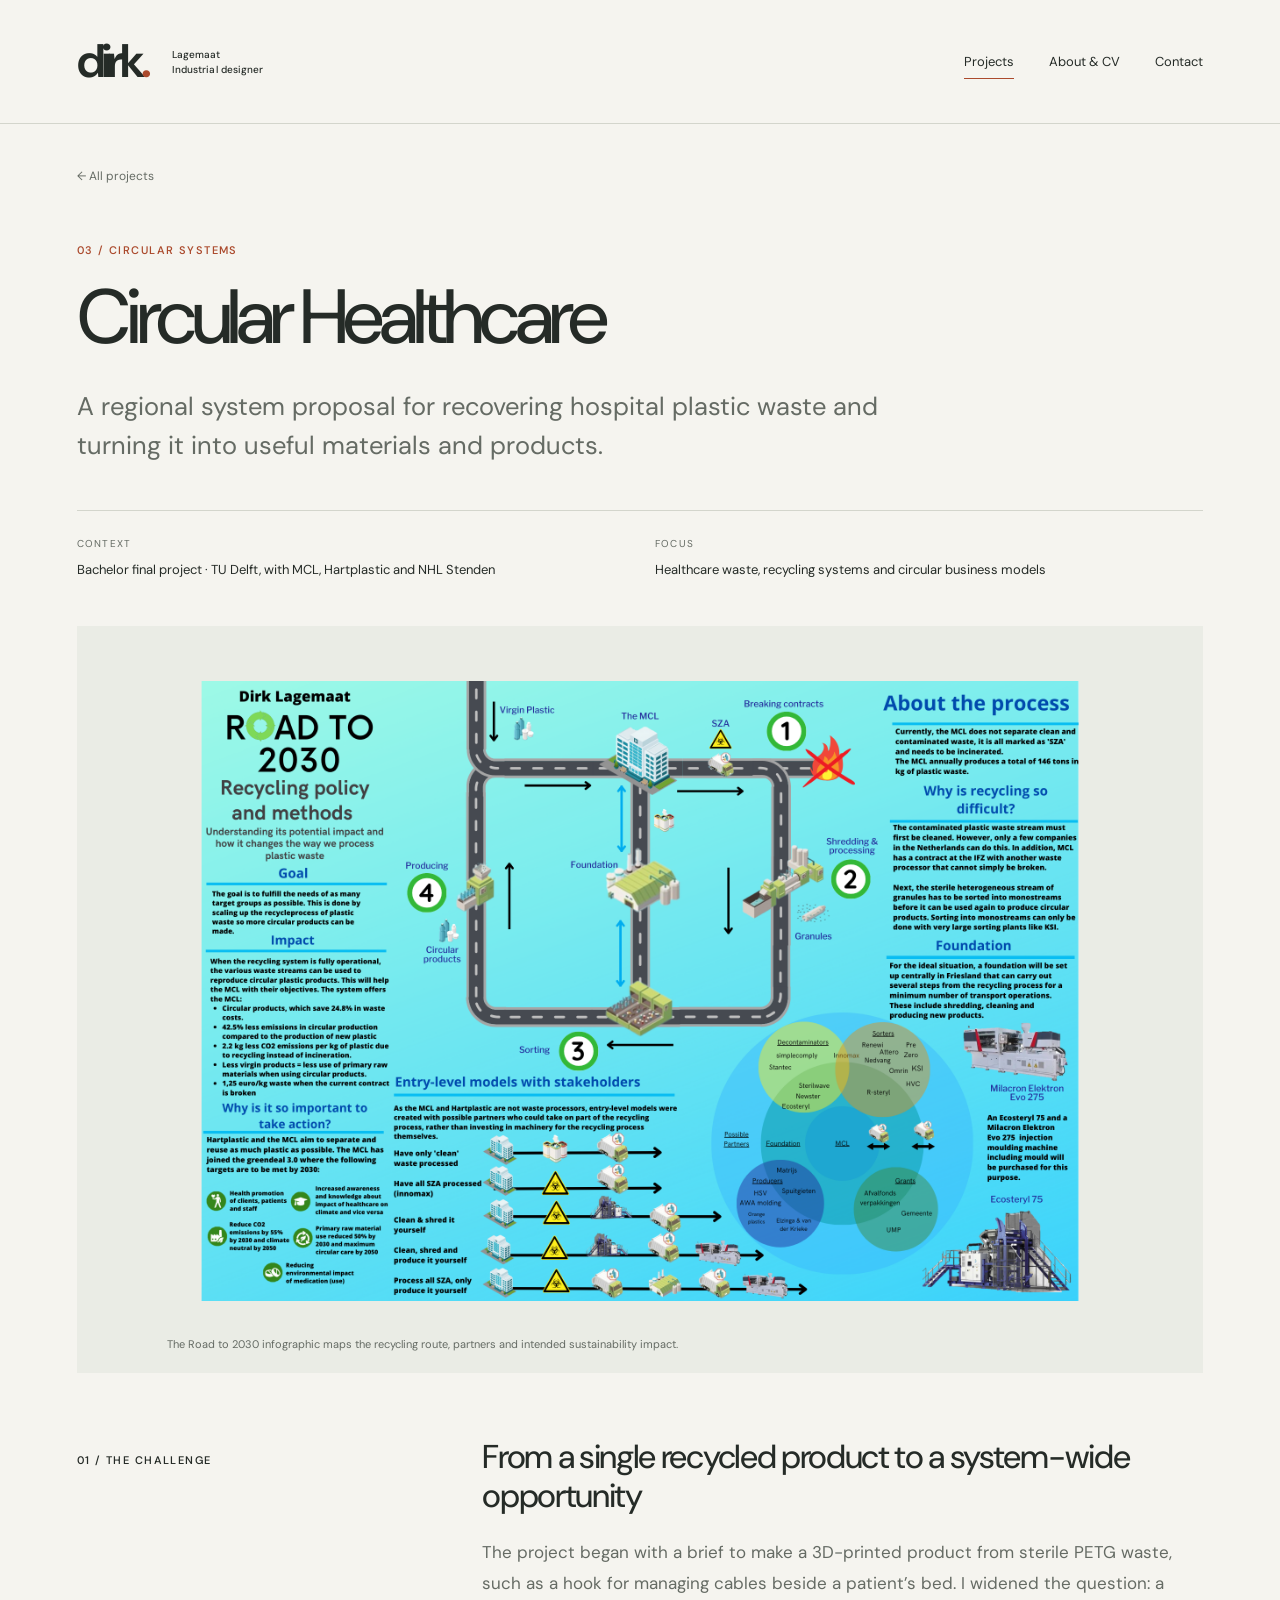
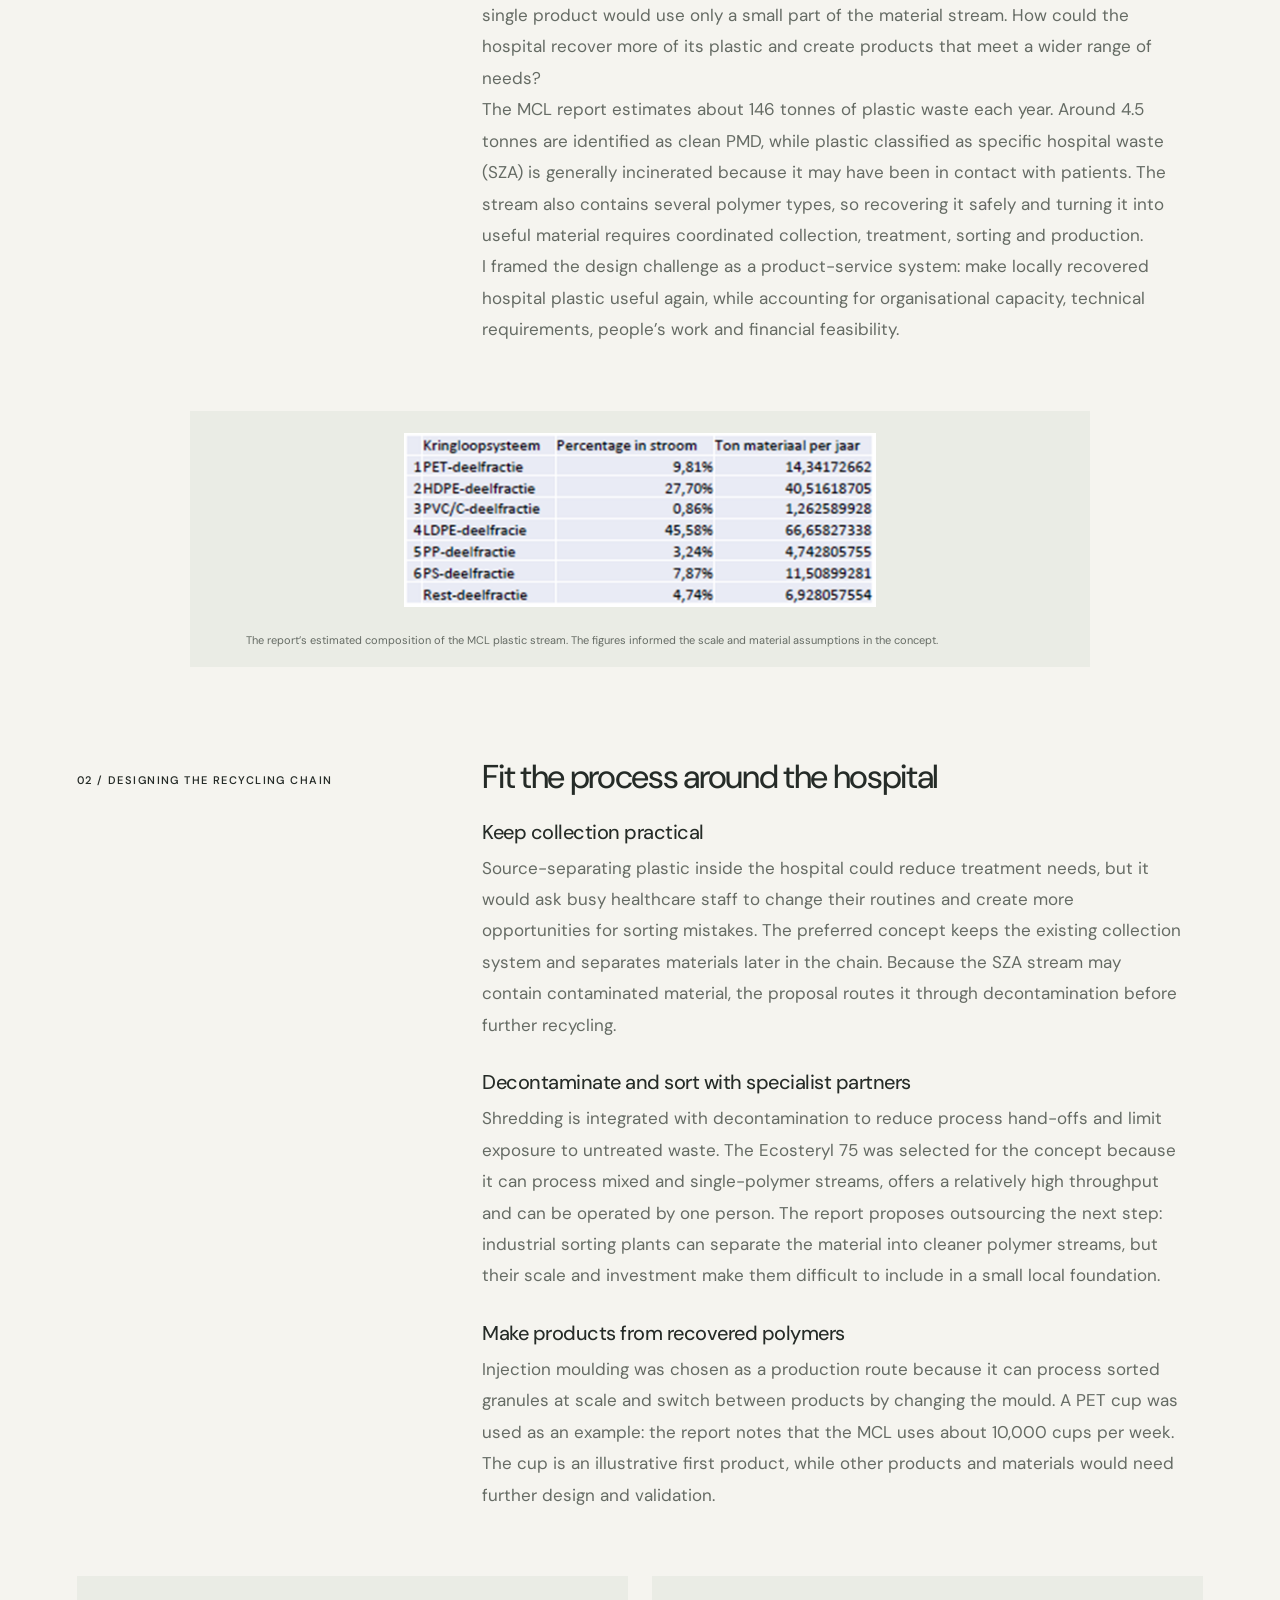
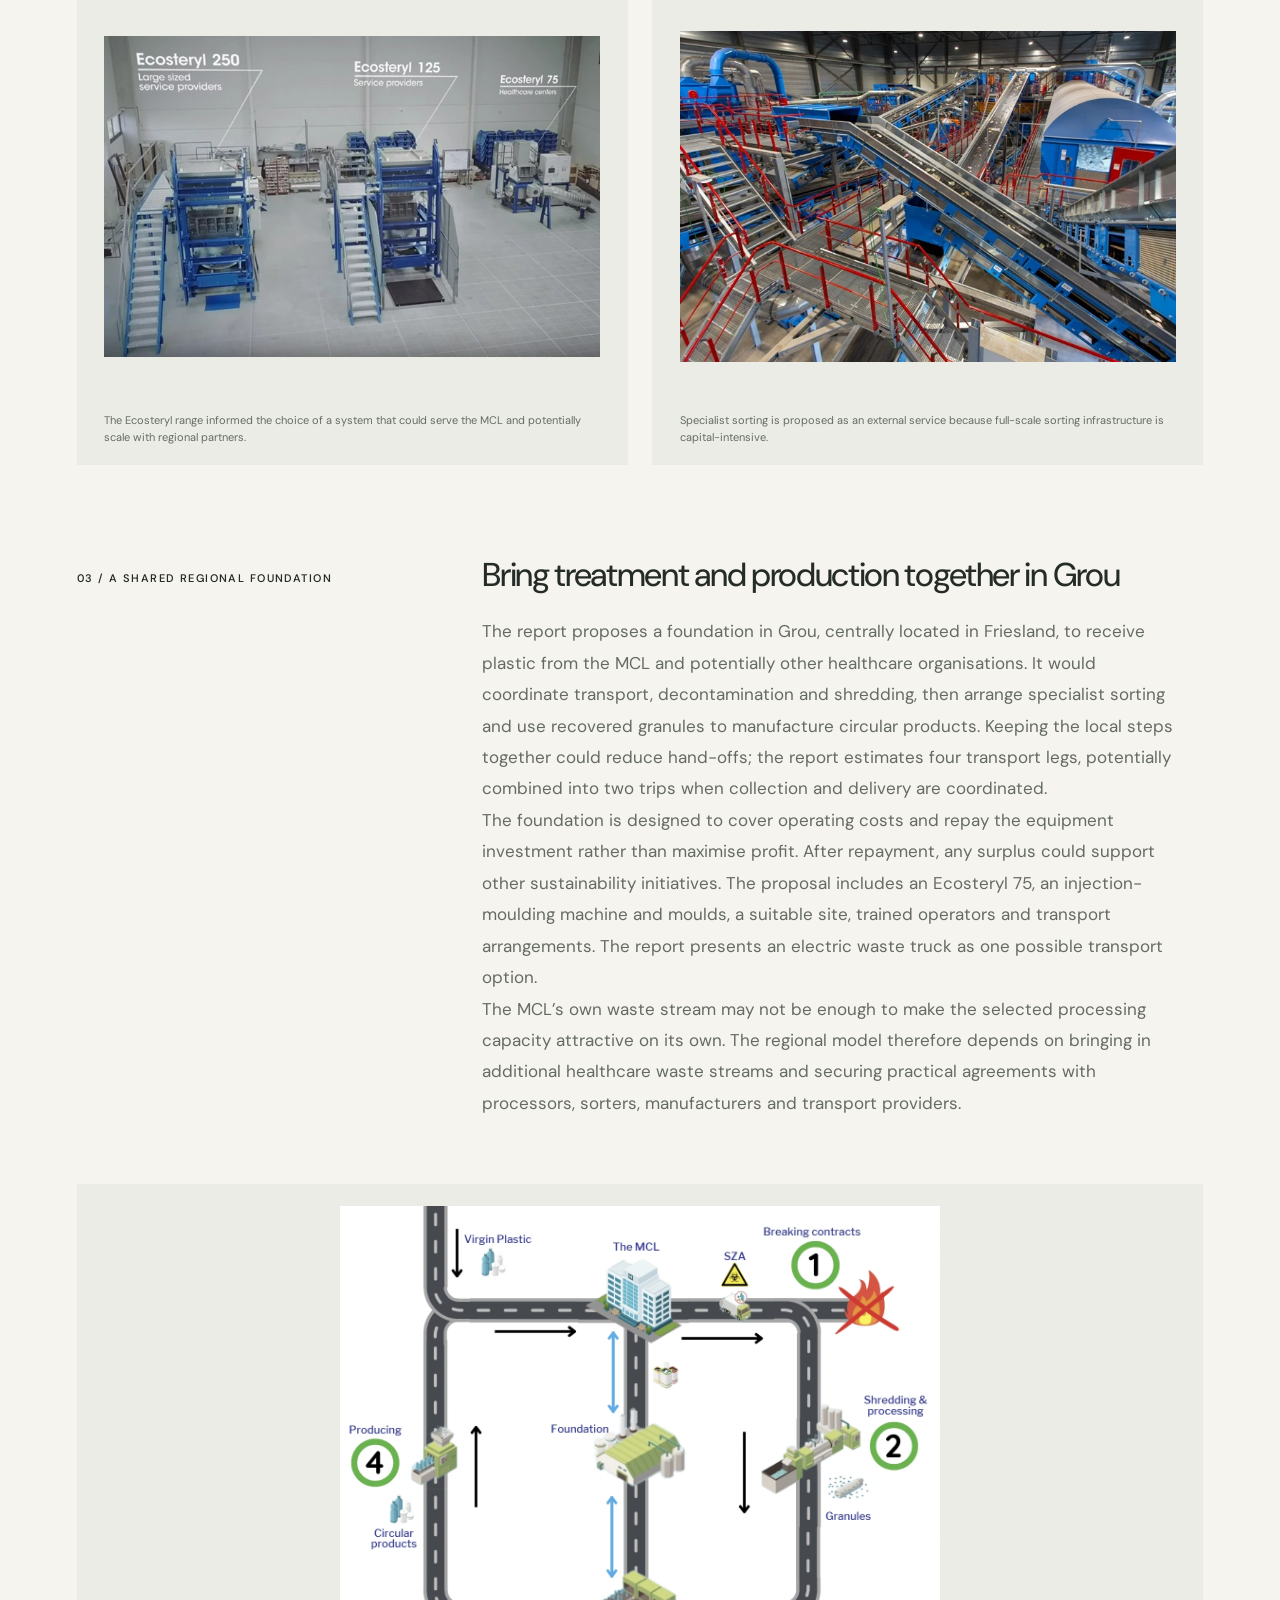
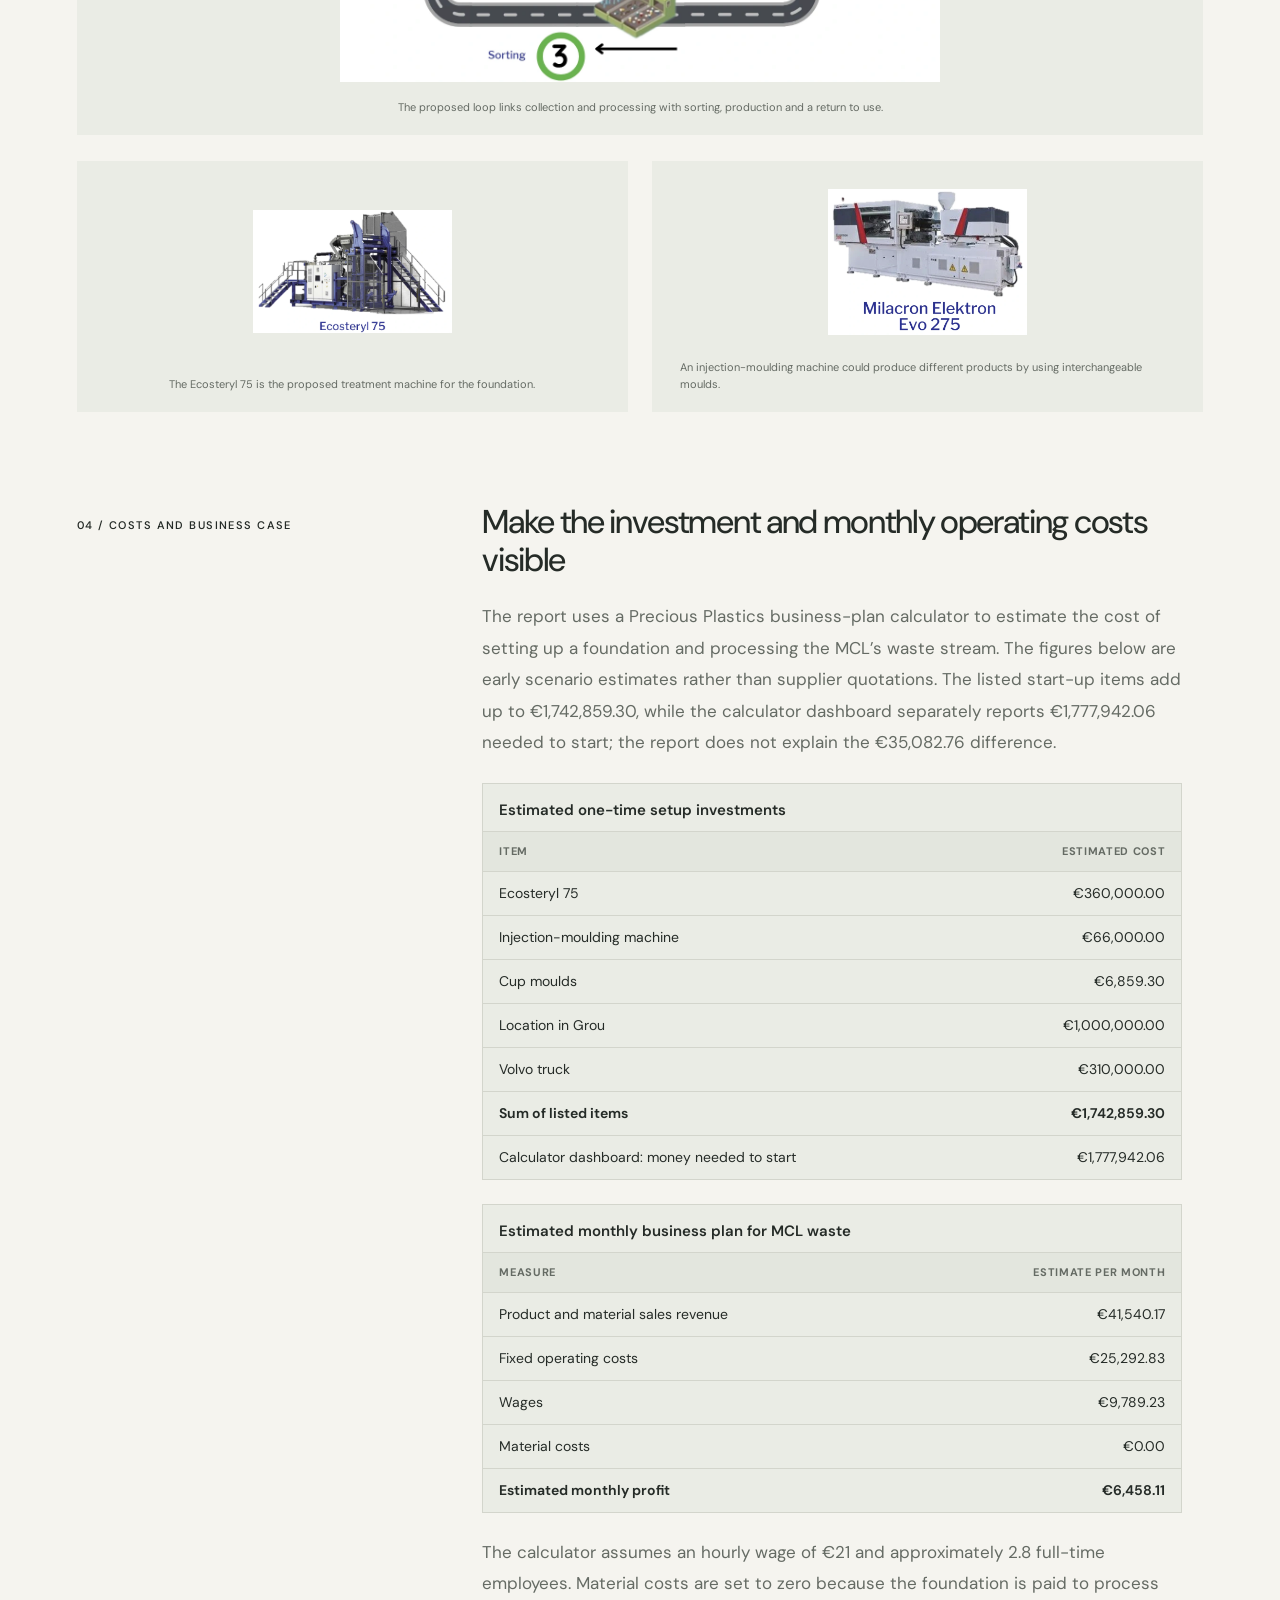
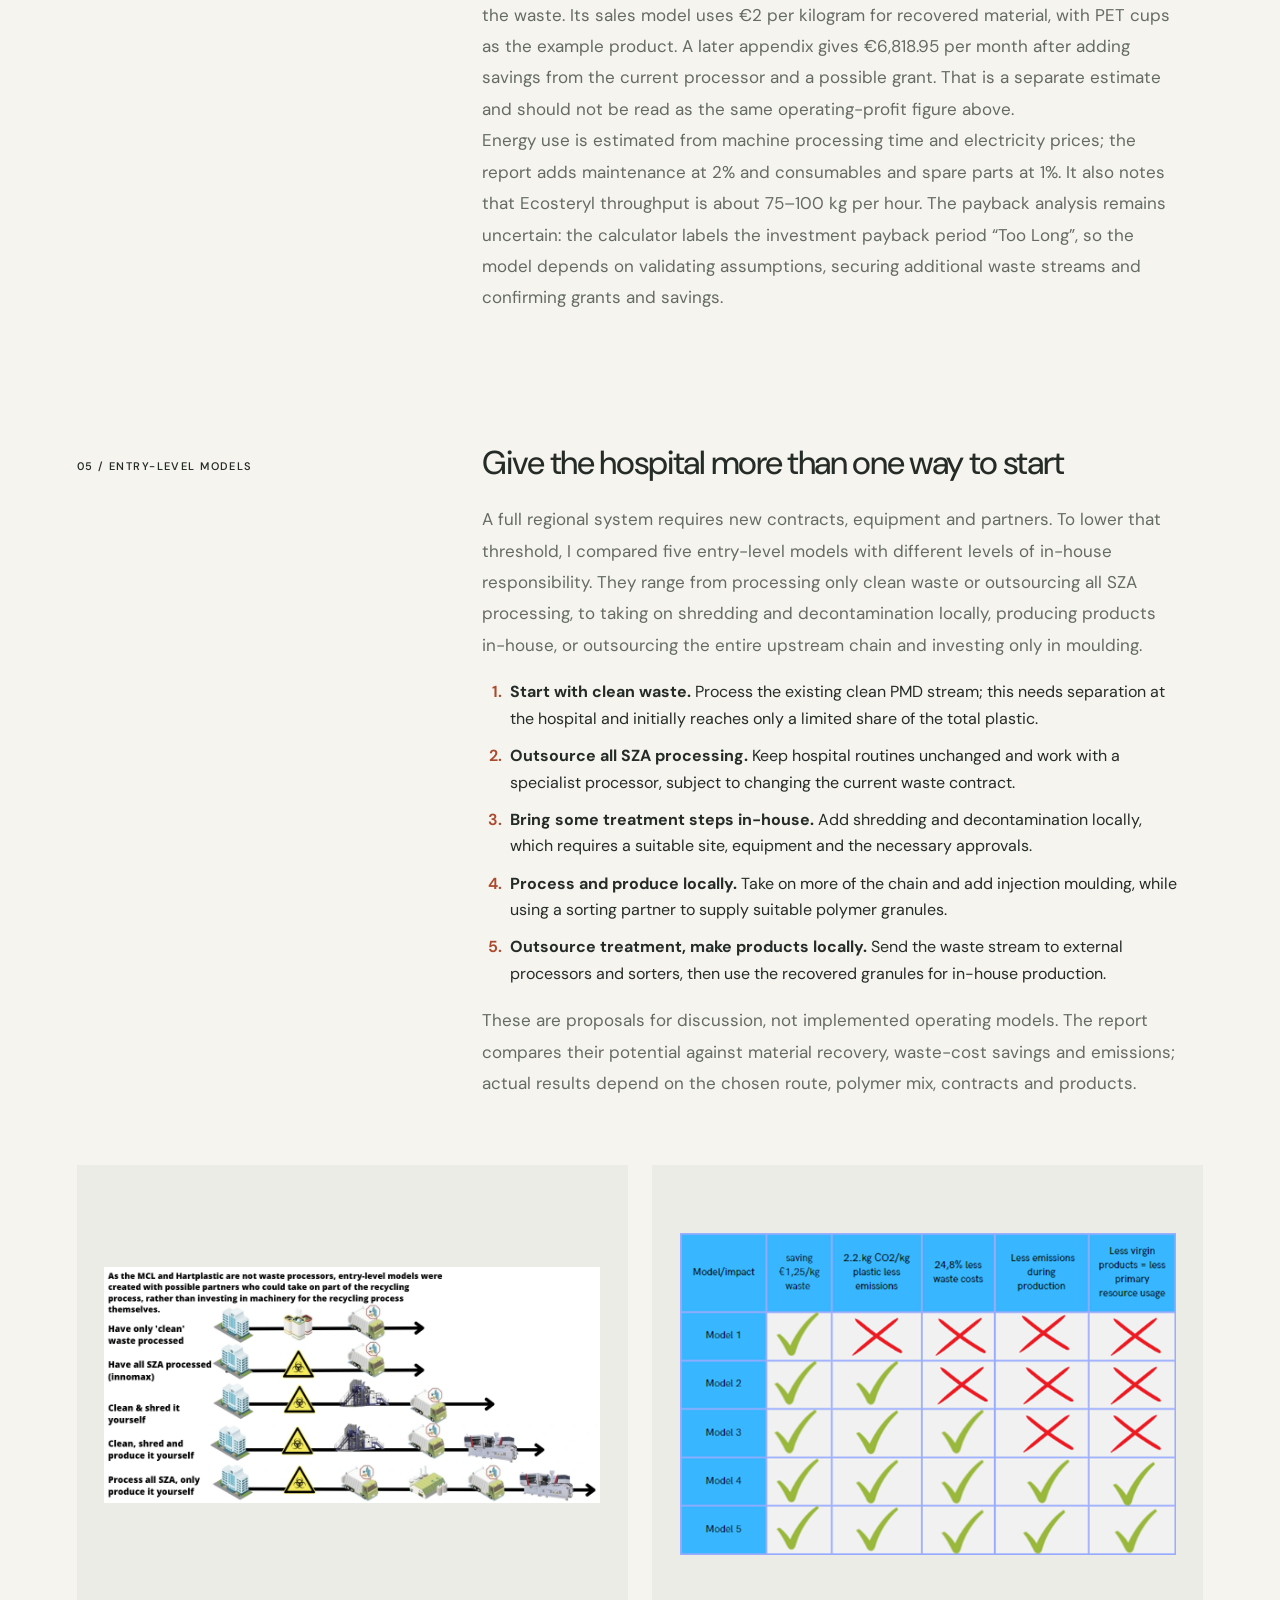
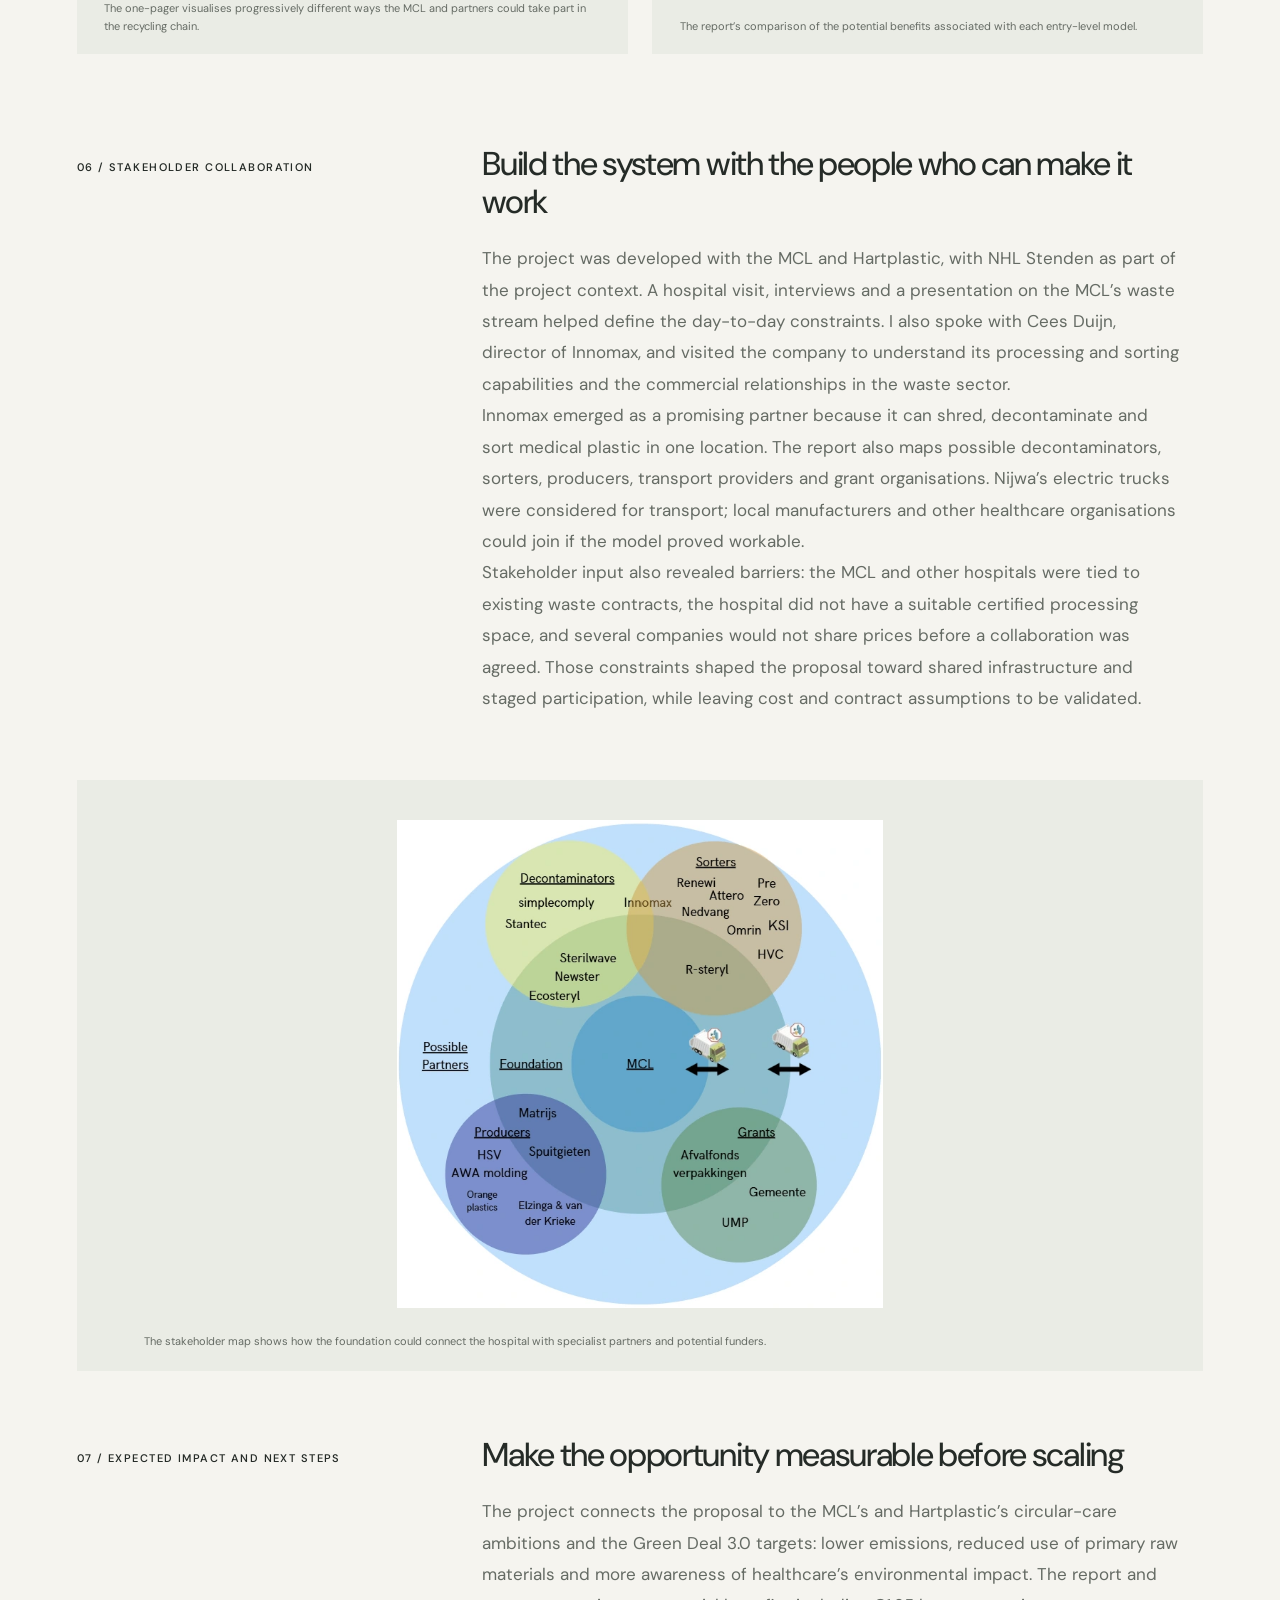
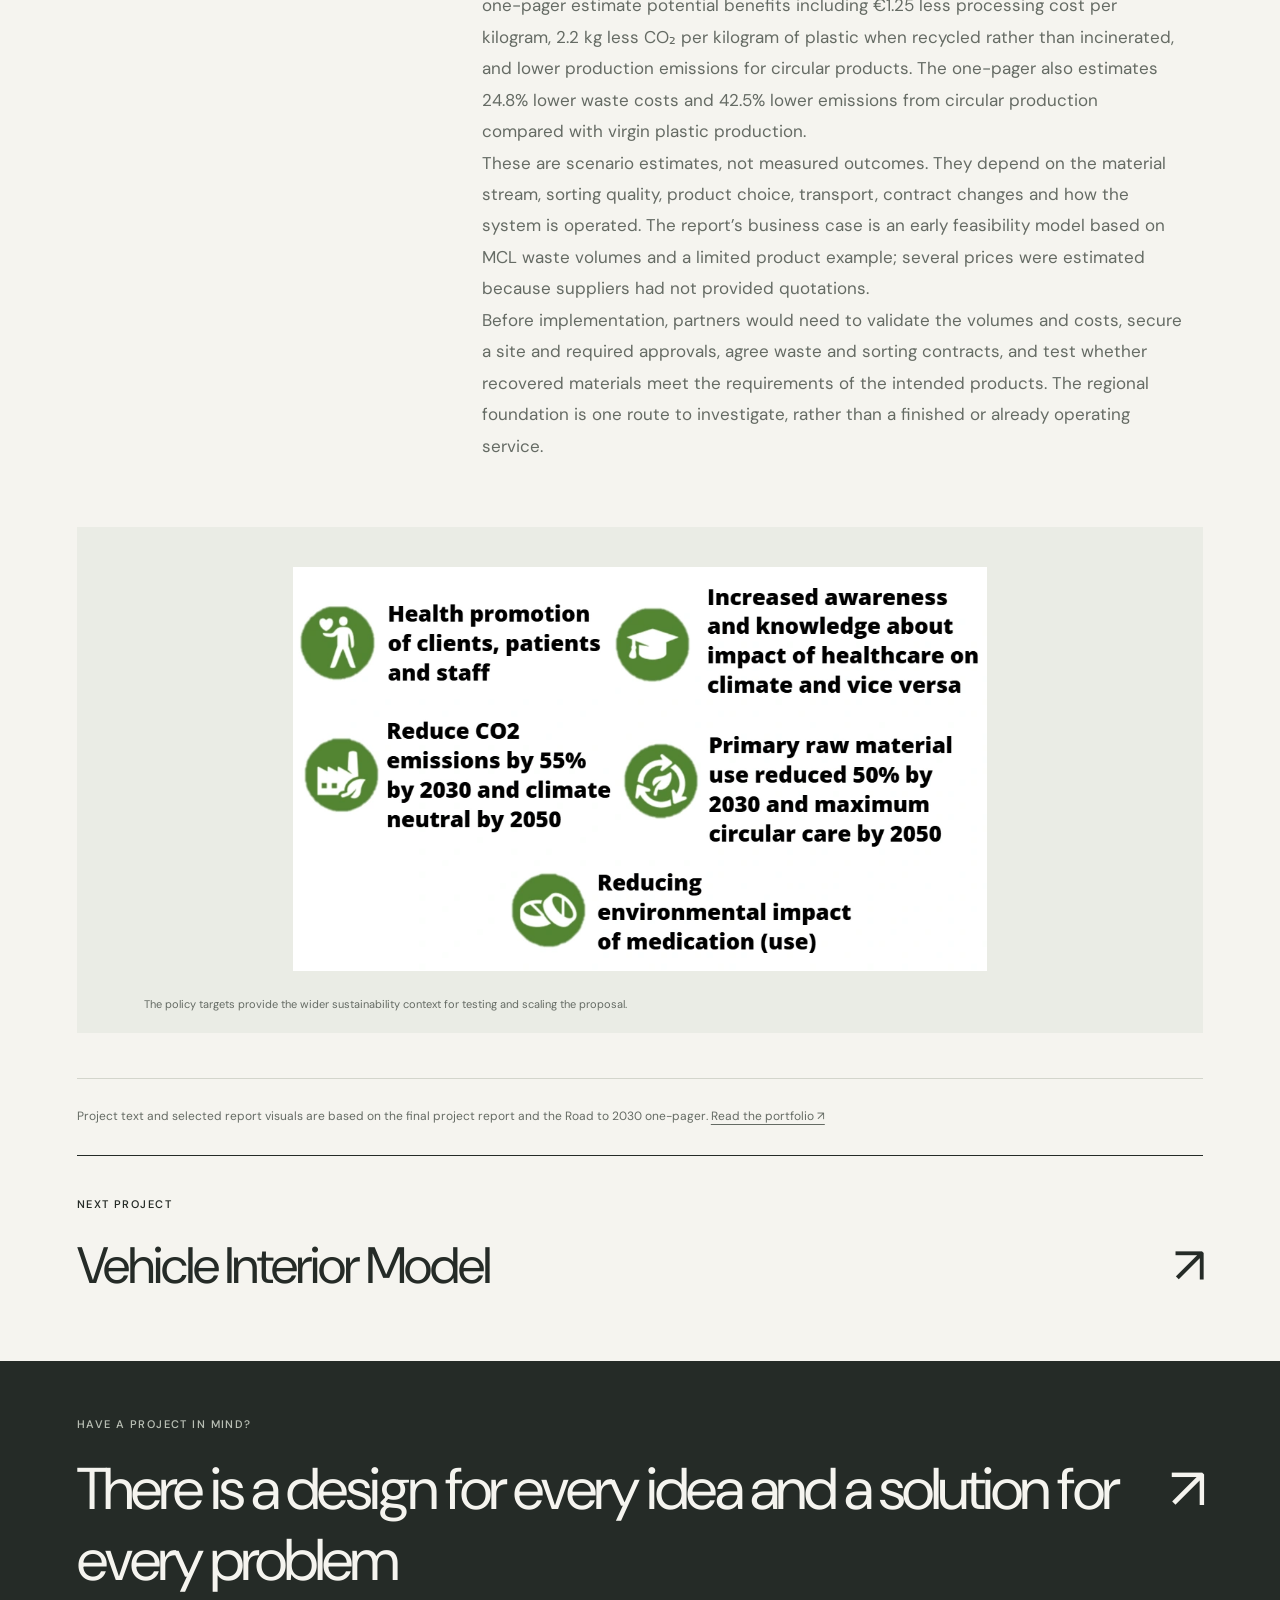
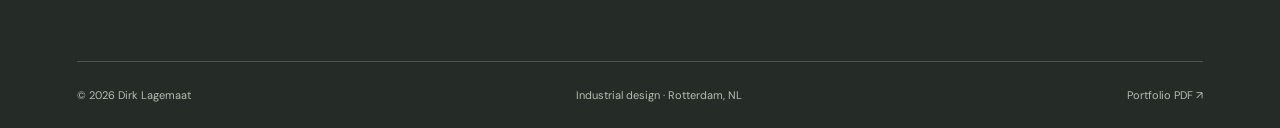
==== commit 13e7df19: "Update test improved layout" ====
--- a/circular-healthcare.html
+++ b/circular-healthcare.html
@@ -13,12 +13,12 @@
 <a class="skip" href="#main">Skip to content</a>
 <header class="site-header">
 <a class="logo" href="index.html" aria-label="Dirk Lagemaat home">dirk<span class="logo-dot">.</span><span class="logo-name">Lagemaat<br>Industrial designer</span></a>
-<nav aria-label="Main navigation"><a href="projects.html" aria-current="page">Projects</a><a href="cv.html">About &amp; CV</a><a href="contact.html">Contact</a></nav>
+<nav aria-label="Main navigation"><a href="index.html#projects" aria-current="page">Projects</a><a href="cv.html">About &amp; CV</a><a href="contact.html">Contact</a></nav>
 </header>
 <main id="main">
 <article>
 <section class="case-intro">
-<a class="back-link" href="projects.html">← All projects</a>
+<a class="back-link" href="index.html#projects">← All projects</a>
 <p class="eyebrow">03 / Circular systems</p>
 <h1>Circular Healthcare</h1>
 <p class="case-lead">A regional system proposal for recovering hospital plastic waste and turning it into useful materials and products.</p>
@@ -29,8 +29,8 @@
 </section>
 
 <figure class="case-hero circular-healthcare case-image-reduced">
-<img src="images/circular-healthcare-cycle.png" alt="Circular healthcare recycling loop connecting a hospital and contaminated medical waste with decontamination, sorting, and reusable products." width="1174" height="910" fetchpriority="high" decoding="async">
-<figcaption>The proposed circular route connects healthcare waste with treatment, sorting and new products.</figcaption>
+<img src="images/circular-healthcare-road-to-2030.png" alt="Road to 2030 infographic showing healthcare plastic waste, recycling steps, partner organisations, circular products and sustainability targets." width="2000" height="1414" fetchpriority="high" decoding="async">
+<figcaption>The Road to 2030 infographic maps the recycling route, partners and intended sustainability impact.</figcaption>
 </figure>
 
 <section class="case-section">
@@ -193,7 +193,7 @@
 </article>
 </main>
 <footer class="site-footer">
-<div class="footer-top"><p class="eyebrow">Have a project in mind?</p><a class="footer-contact" href="mailto:dirklagemaatdesign@gmail.com">Let’s make it tangible.<span aria-hidden="true">↗</span></a></div>
+<div class="footer-top"><p class="eyebrow">Have a project in mind?</p><a class="footer-contact" href="contact.html">There is a design for every idea and a solution for every problem<span aria-hidden="true">↗</span></a></div>
 <div class="footer-bottom"><span>© 2026 Dirk Lagemaat</span><span>Industrial design · Rotterdam, NL</span><a href="portfolio-dirk-lagemaat.pdf" target="_blank" rel="noopener">Portfolio PDF ↗</a></div>
 </footer>
 </body>
--- a/style.css
+++ b/style.css
@@ -5,6 +5,7 @@
 @media(prefers-reduced-motion:reduce){html{scroll-behavior:auto}*,*:before,*:after{transition:none!important;animation:none!important}}
 
 .case-image-pair{display:grid;grid-template-columns:repeat(2,minmax(0,1fr));gap:24px}.case-image-pair .case-figure{min-width:0;padding:24px 5% 20px}.case-image-pair img{width:100%;height:auto;max-height:none}.case-image-pair figcaption{margin-top:18px}
+.case-image-pair .scale-rib-grid-image{width:auto;max-width:100%;height:auto;aspect-ratio:auto;object-fit:contain;margin-inline:auto}
 @media(max-width:560px){.case-image-pair{grid-template-columns:1fr;gap:20px}}
 
 .coach-summary-grid{max-width:1200px;margin:0 auto;display:grid;grid-template-columns:repeat(3,minmax(0,1fr));gap:24px}.coach-summary-grid .case-figure{min-width:0;padding:24px 12px 18px}.coach-summary-grid img{width:auto;max-width:100%;height:auto;margin:0 auto}.coach-summary-grid figcaption{margin-top:16px}
@@ -15,6 +16,7 @@
 .case-copy h3{font-size:20px;line-height:1.3;margin:28px 0 8px}.case-copy h2+h3{margin-top:0}
 
 .circular-healthcare.case-image-reduced>img,.case-image-reduced>img{width:70%;margin-left:auto;margin-right:auto}
+.case-hero.circular-healthcare.case-image-reduced>img{width:110%;max-width:none;position:relative;left:50%;transform:translateX(-50%)}
 
 .cookware-impact-reduced>img{width:60%;margin-left:auto;margin-right:auto}
 
@@ -103,3 +105,17 @@
 @media(max-width:850px){.circular-image-pair{gap:18px}}
 @media(max-width:560px){.circular-image-pair{grid-template-columns:1fr;gap:18px;margin-bottom:20px}.circular-image-pair .case-figure{padding:18px 4% 15px}.circular-image-pair img{height:clamp(250px,70vw,340px)}.circular-machine-pair img{width:40%;height:clamp(100px,28vw,136px)}.circular-data-figure{padding:16px 4% 14px}.circular-cost-table{min-width:430px}.circular-cost-table th,.circular-cost-table td{padding:9px 12px}}
 @media(max-width:560px){.circular-roadmap-image{grid-column:1}.circular-roadmap-image img{width:110%;height:clamp(300px,84vw,408px);align-self:center}.circular-stakeholder-image>img{width:49%}.circular-policy-image>img{width:70%}}
+
+.skills-mindmap{padding:58px 0 62px;border-top:1px solid var(--rule);border-bottom:1px solid var(--rule)}
+.skills-mindmap-hub{text-align:center;position:relative;padding:0 0 25px;margin:0 0 28px;border-bottom:1px solid var(--rule)}
+.skills-mindmap-hub:after{content:'';position:absolute;bottom:-4px;left:calc(50% - 4px);width:8px;height:8px;border-radius:50%;background:var(--accent)}
+.skills-mindmap-hub .eyebrow{color:var(--accent)}
+.skills-mindmap-hub h2{font-size:clamp(28px,3vw,40px);margin:8px 0 4px}
+.skills-mindmap-hub p:last-child{font-family:var(--serif);font-size:20px;color:var(--muted)}
+.skills-mindmap-grid{display:grid;grid-template-columns:repeat(2,minmax(0,1fr));gap:30px 42px}
+.skills-mindmap-branch{min-width:0;position:relative;border-left:1px solid var(--rule);padding-left:18px}
+.skills-mindmap-branch:before{content:'';position:absolute;left:-4px;top:7px;width:7px;height:7px;border-radius:50%;background:var(--accent)}
+.skills-mindmap-branch h3{font-size:18px;margin-bottom:7px}
+.skills-mindmap-branch h3 span{font-size:10px;letter-spacing:.12em;color:var(--accent);margin-right:10px}
+.skills-mindmap-branch p{font-size:13px;line-height:1.75;color:var(--muted)}
+@media(max-width:560px){.skills-mindmap{padding:40px 0 44px}.skills-mindmap-grid{grid-template-columns:1fr;gap:22px}.skills-mindmap-hub{margin-bottom:24px}}
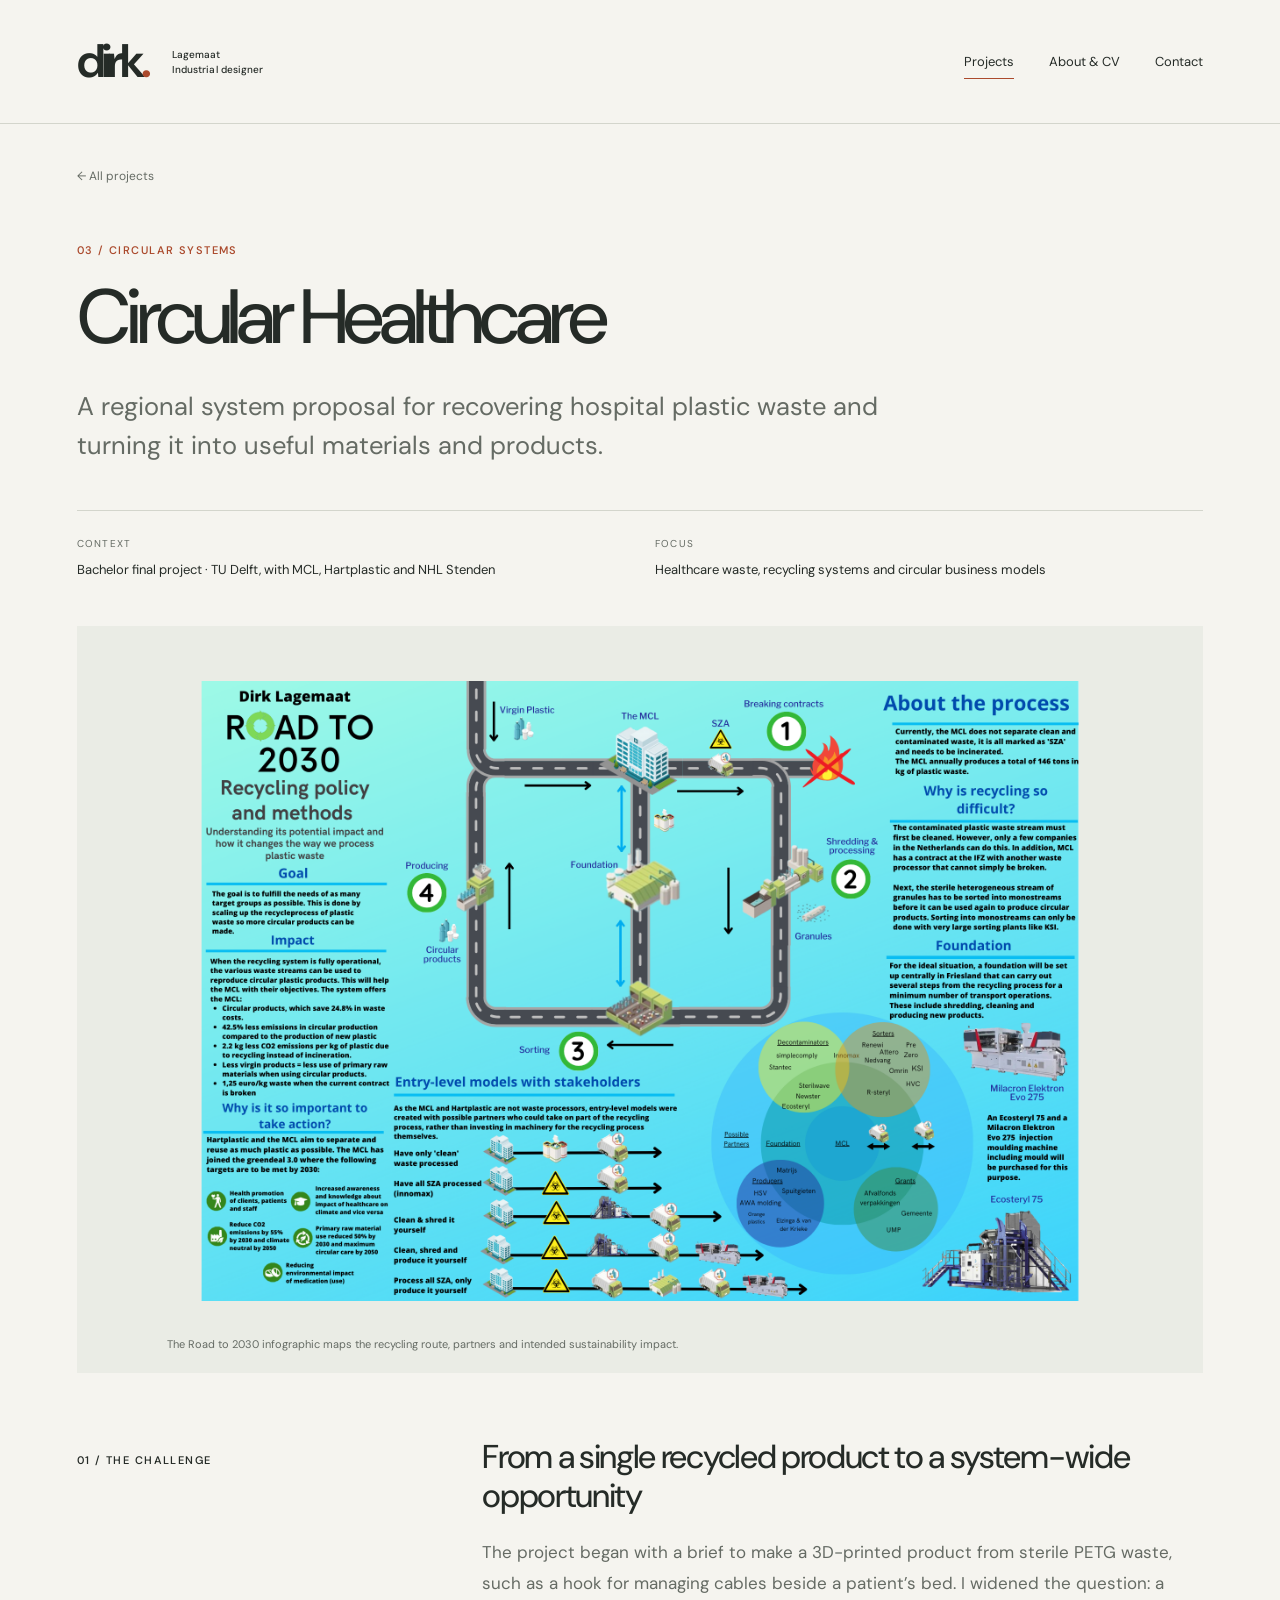
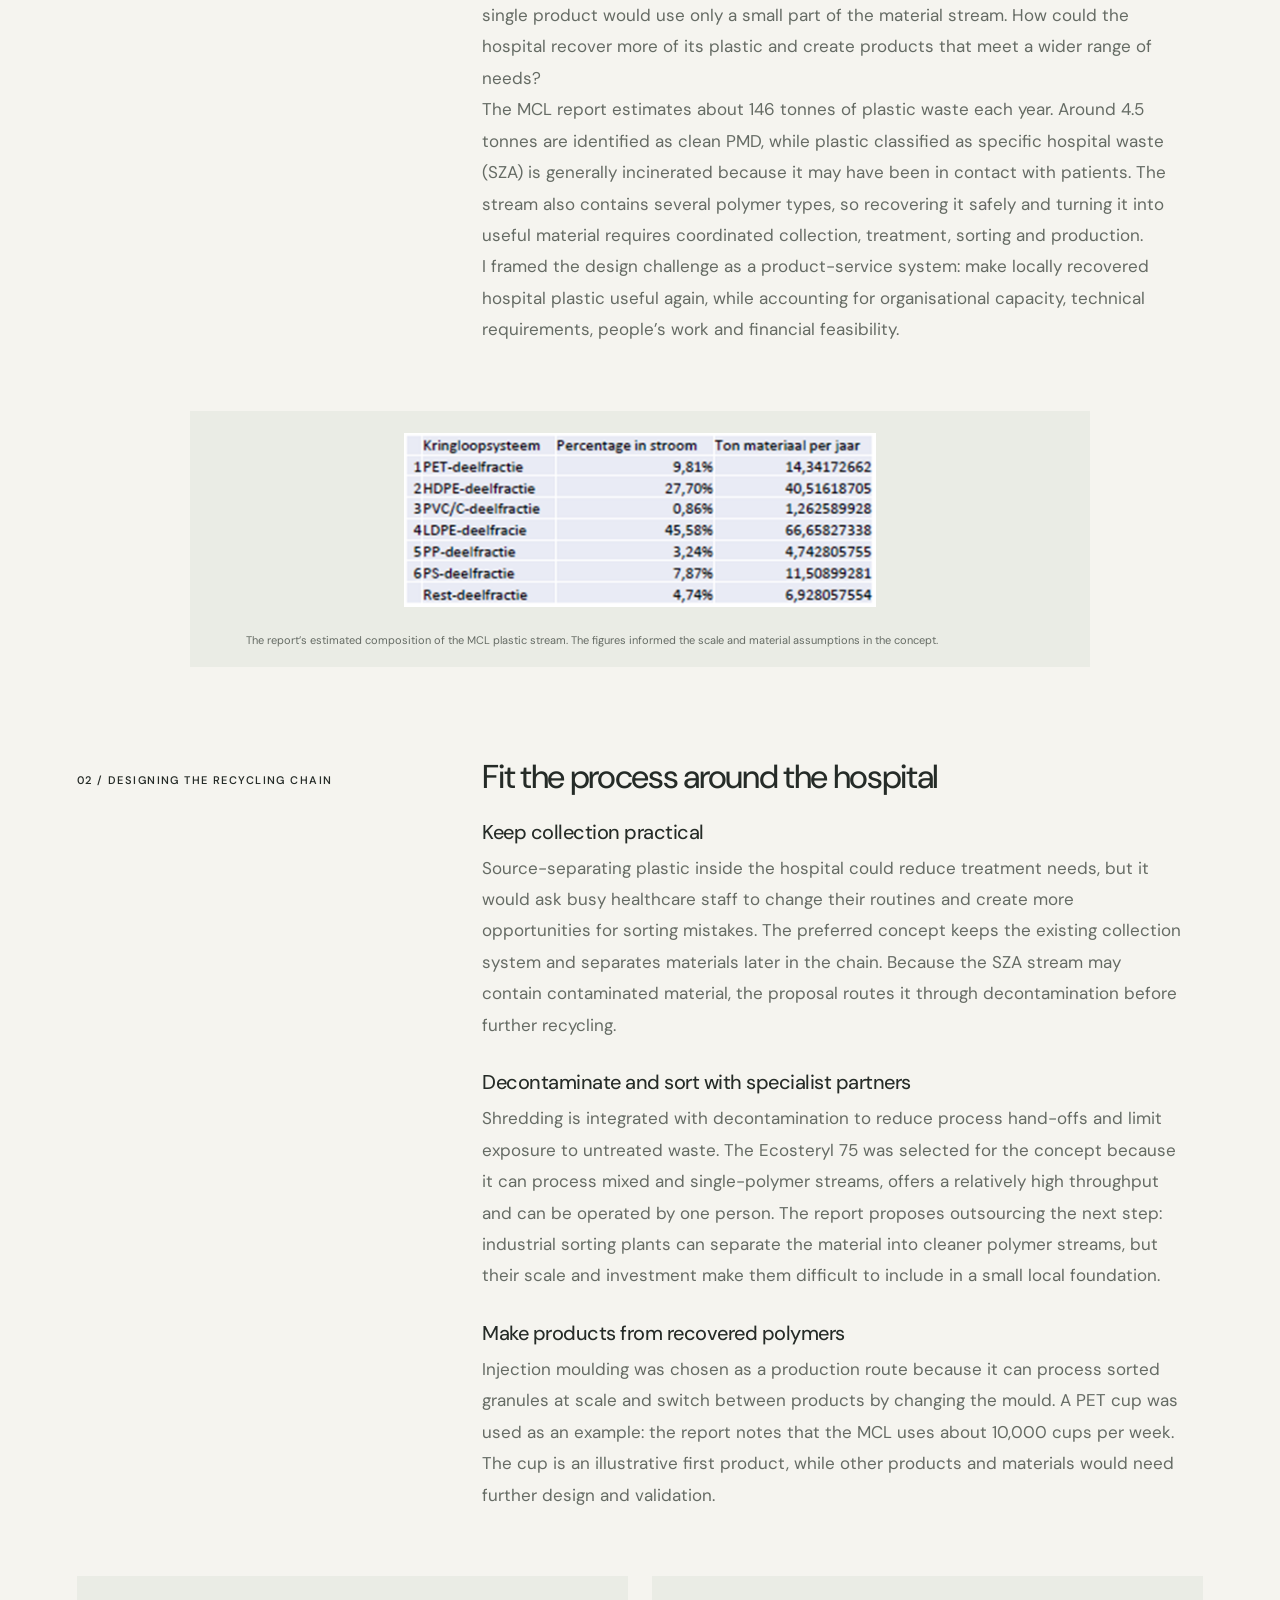
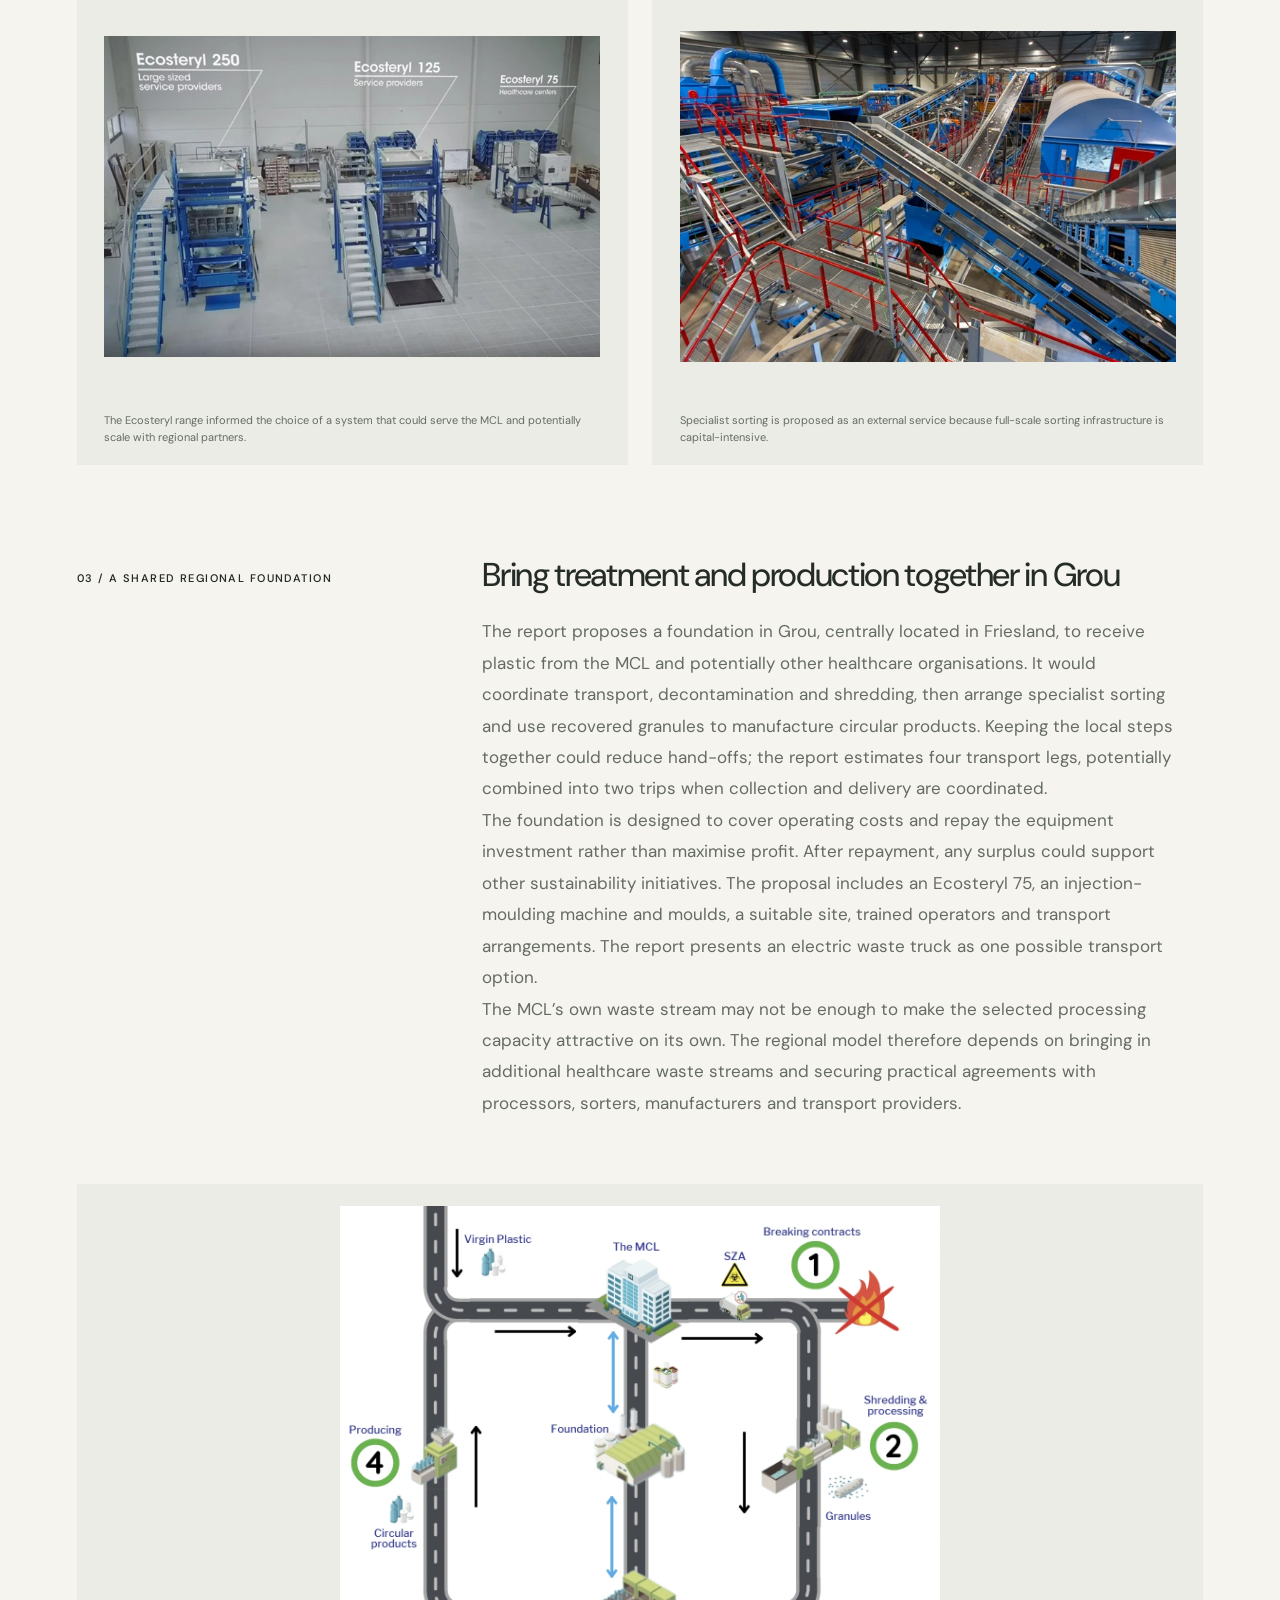
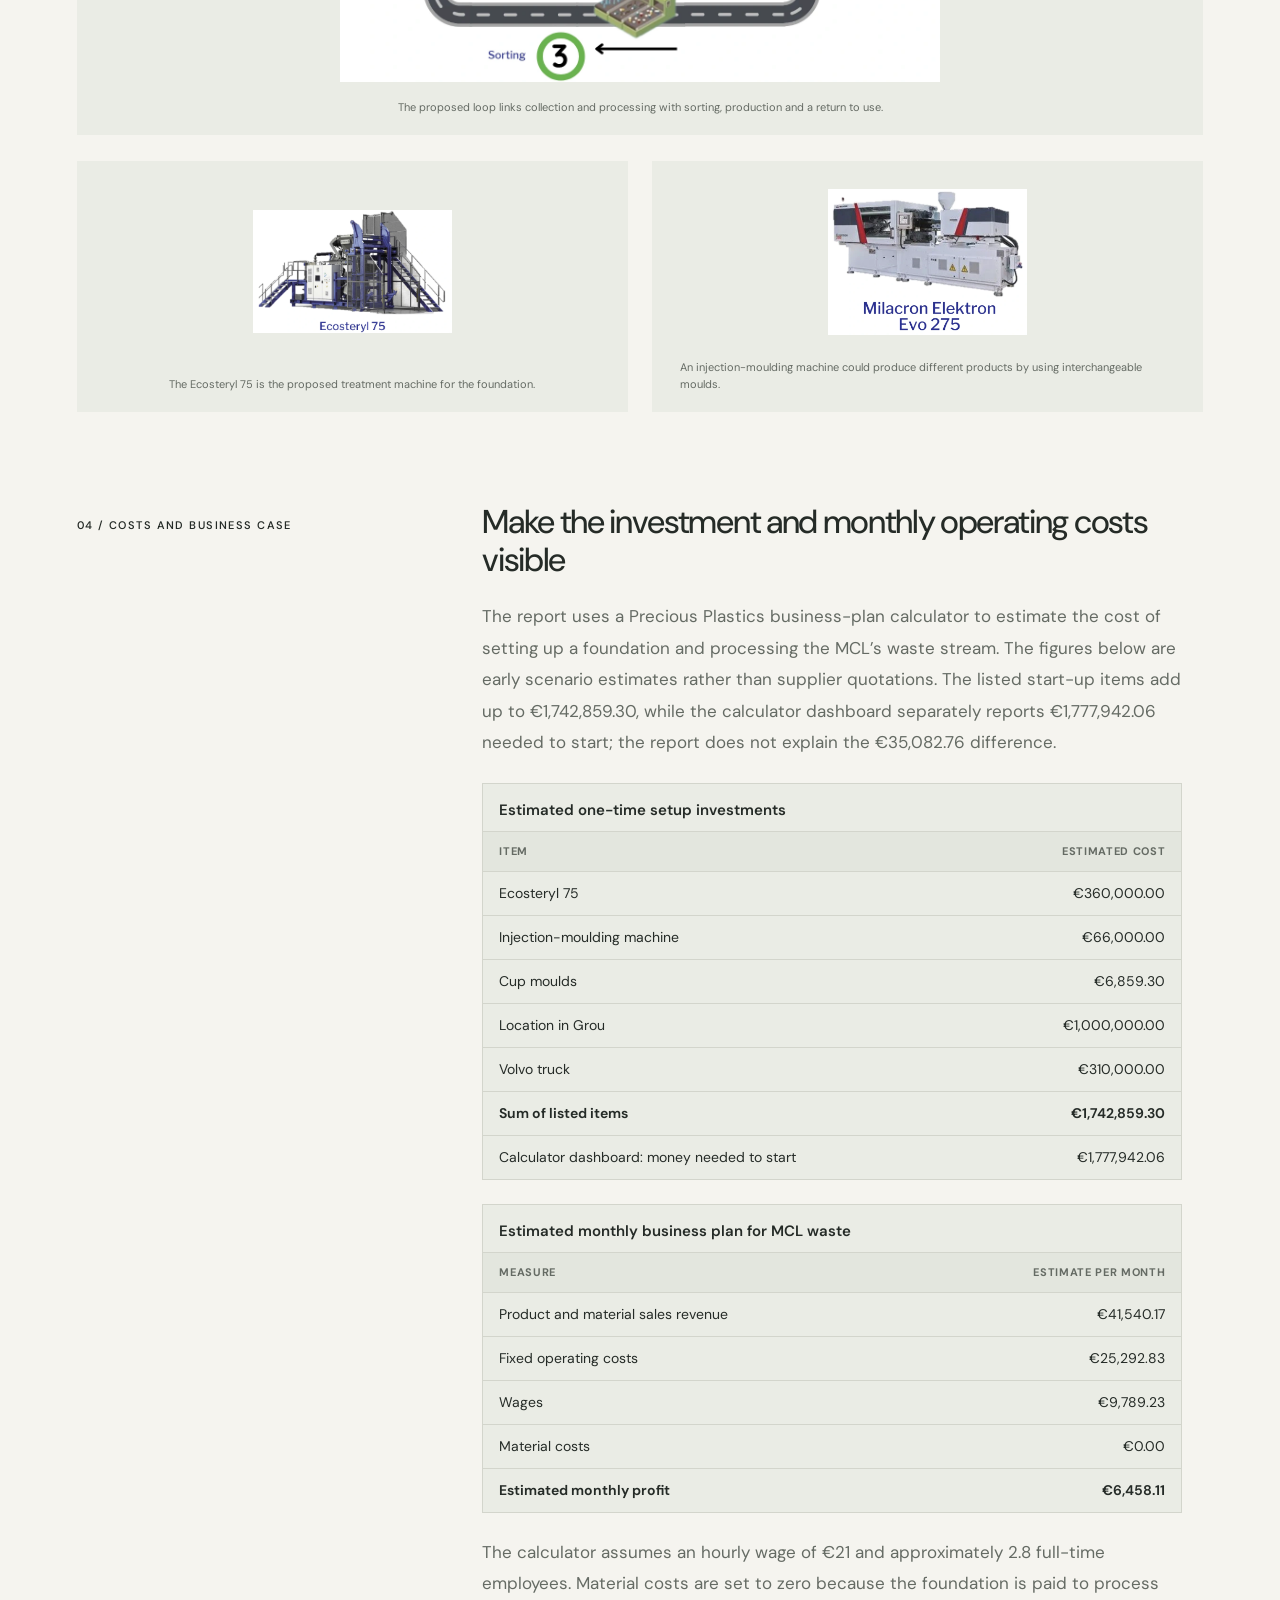
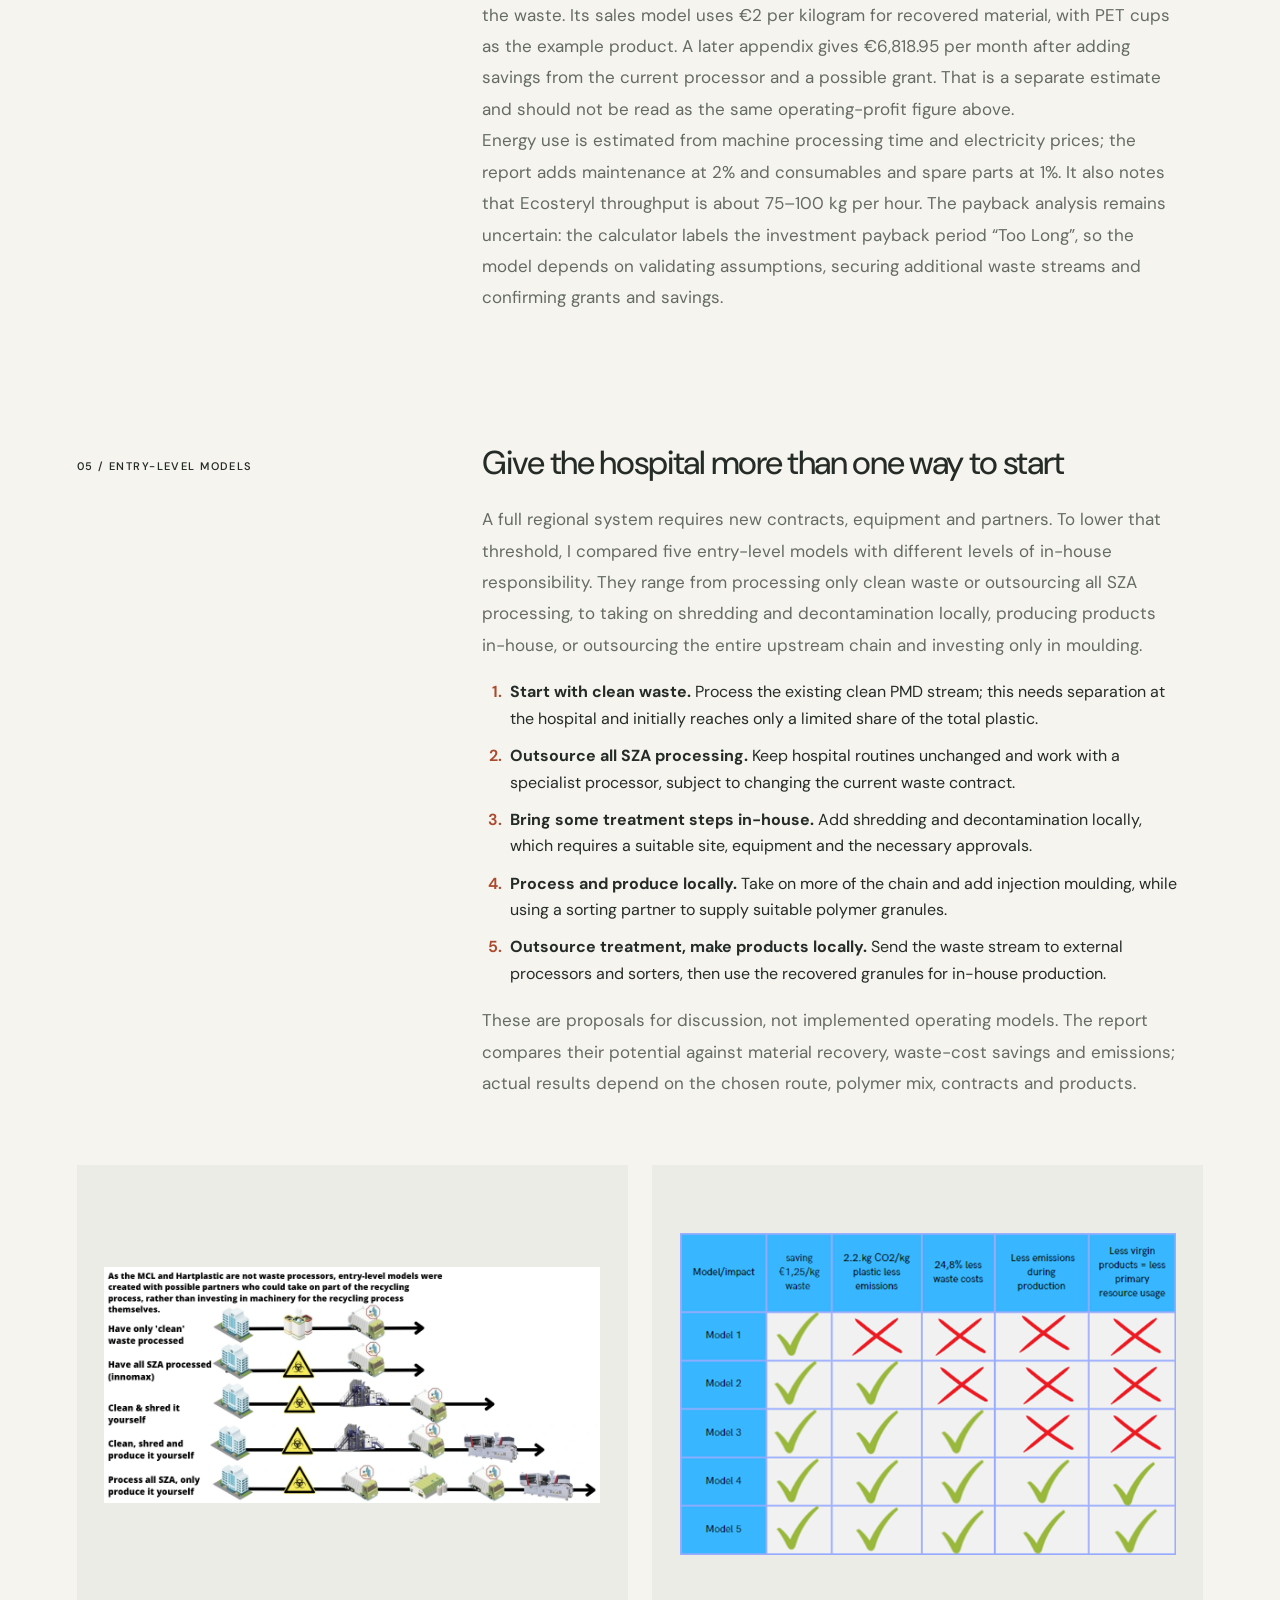
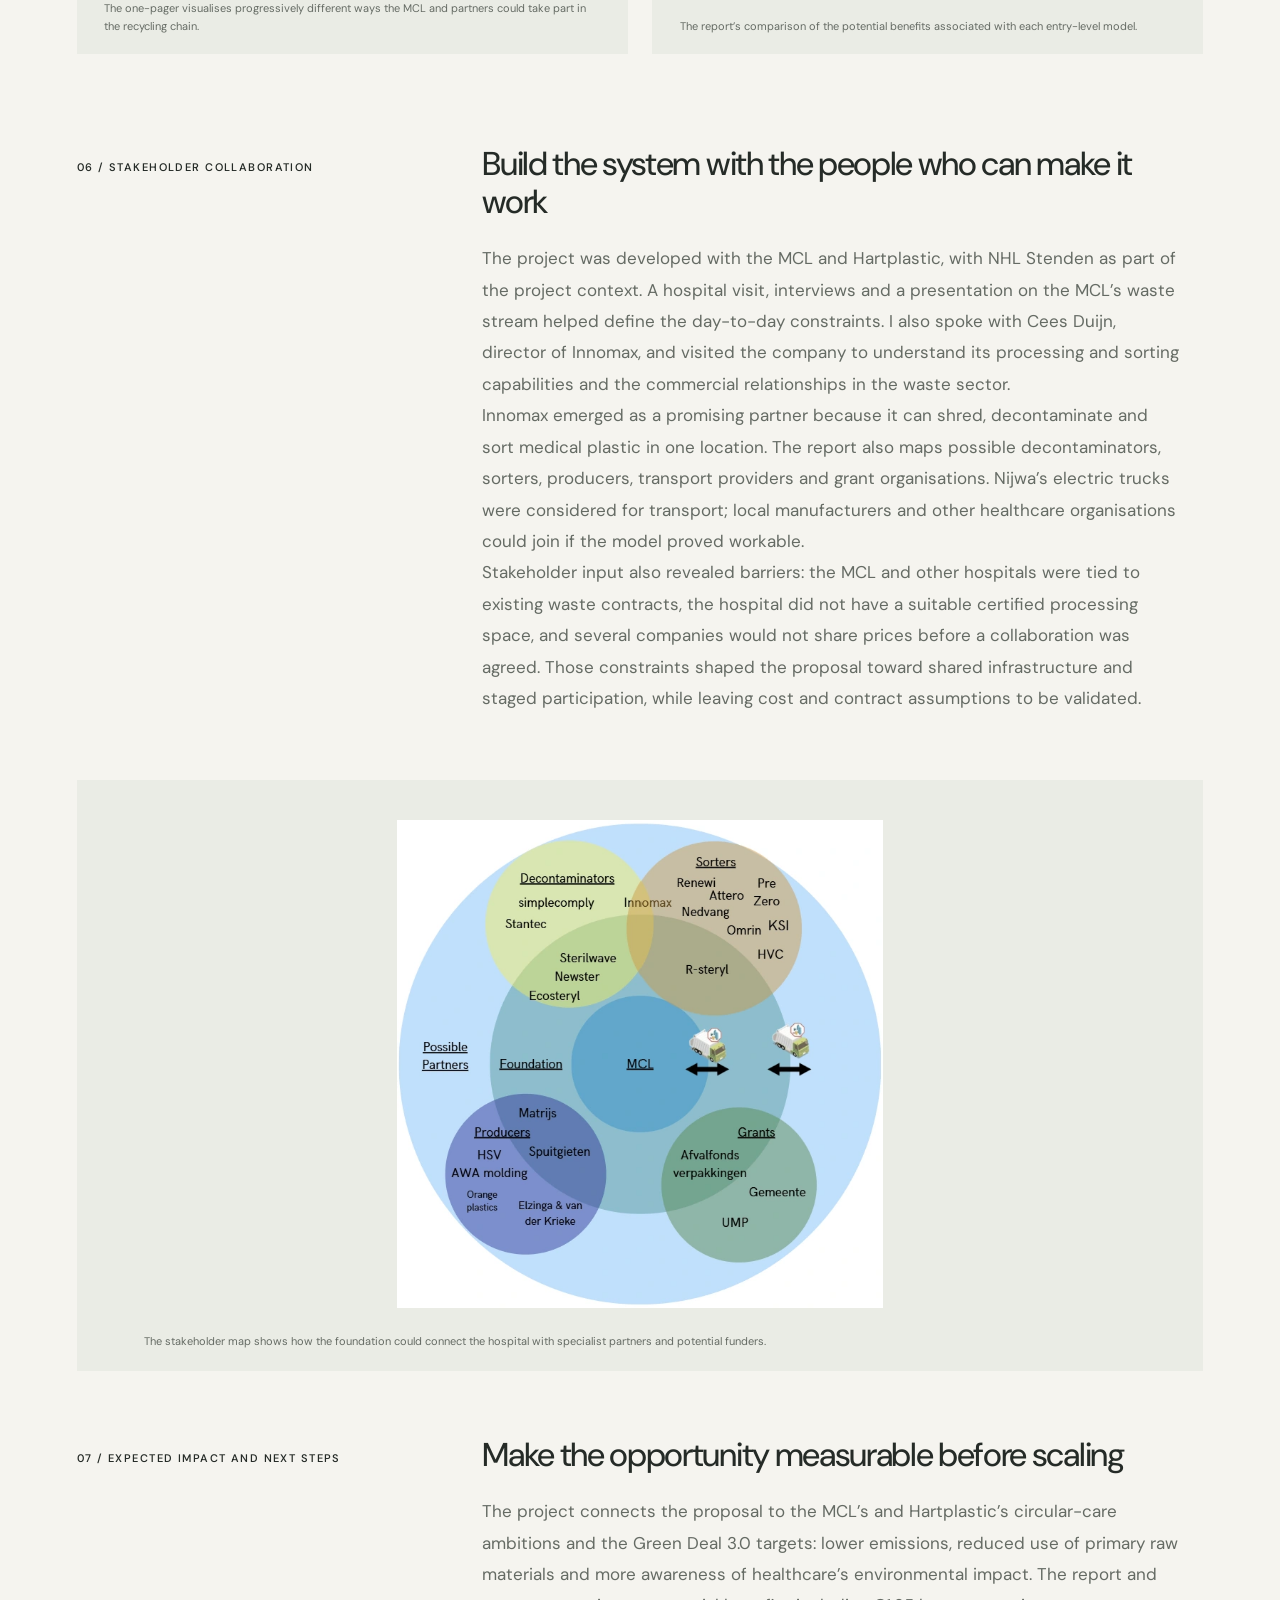
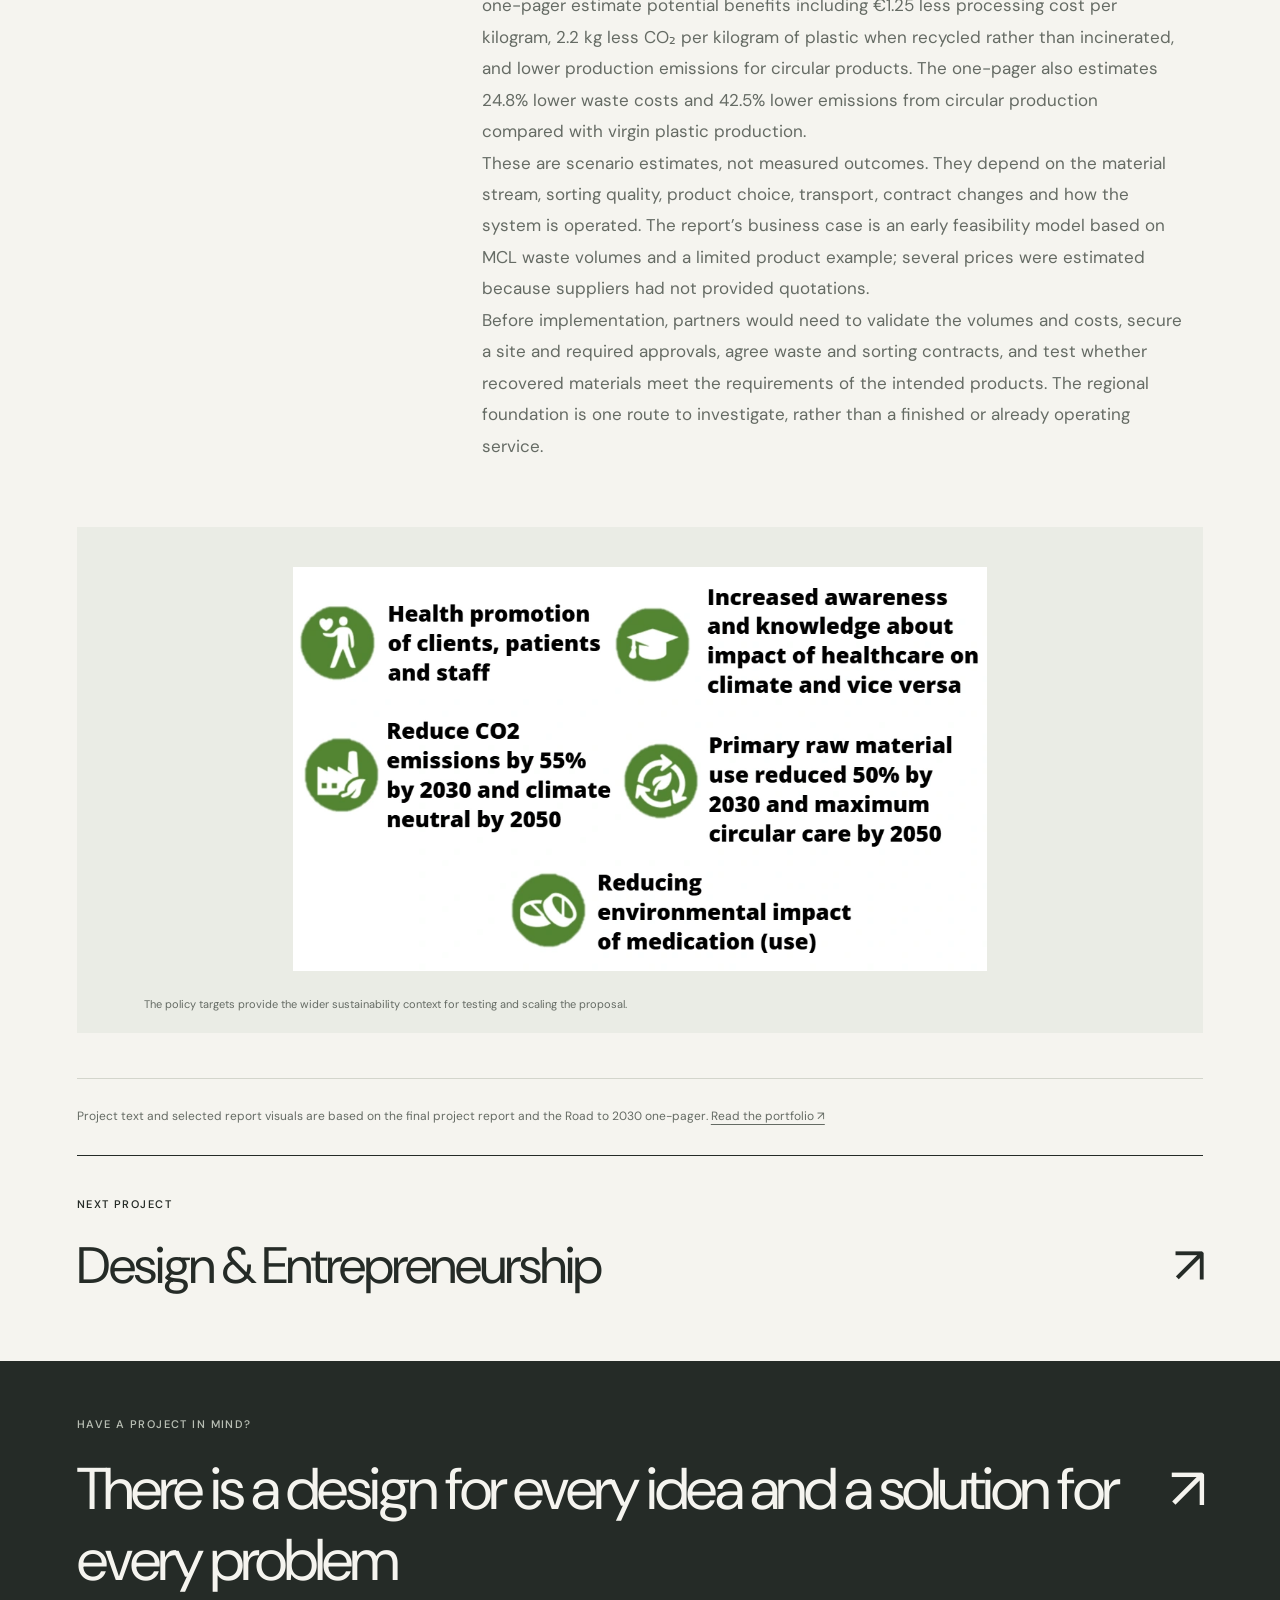
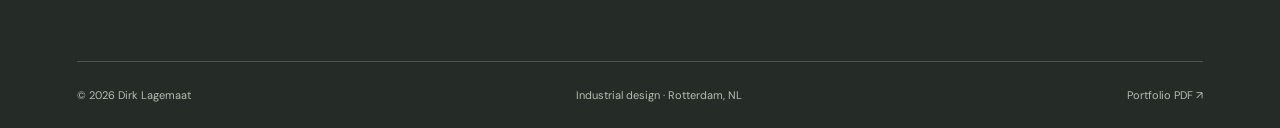
==== commit 05a828e3: "Align project order and next links" ====
--- a/circular-healthcare.html
+++ b/circular-healthcare.html
@@ -189,7 +189,7 @@
 </figure>
 
 <div class="source-note">Project text and selected report visuals are based on the final project report and the Road to 2030 one-pager. <a href="portfolio-dirk-lagemaat.pdf" target="_blank" rel="noopener">Read the portfolio ↗</a></div>
-<a class="next-project" href="ergonomics-model.html"><span class="eyebrow">Next project</span><span>Vehicle Interior Model <span aria-hidden="true">↗</span></span></a>
+<a class="next-project" href="entrepreneurship.html"><span class="eyebrow">Next project</span><span>Design &amp; Entrepreneurship <span aria-hidden="true">↗</span></span></a>
 </article>
 </main>
 <footer class="site-footer">
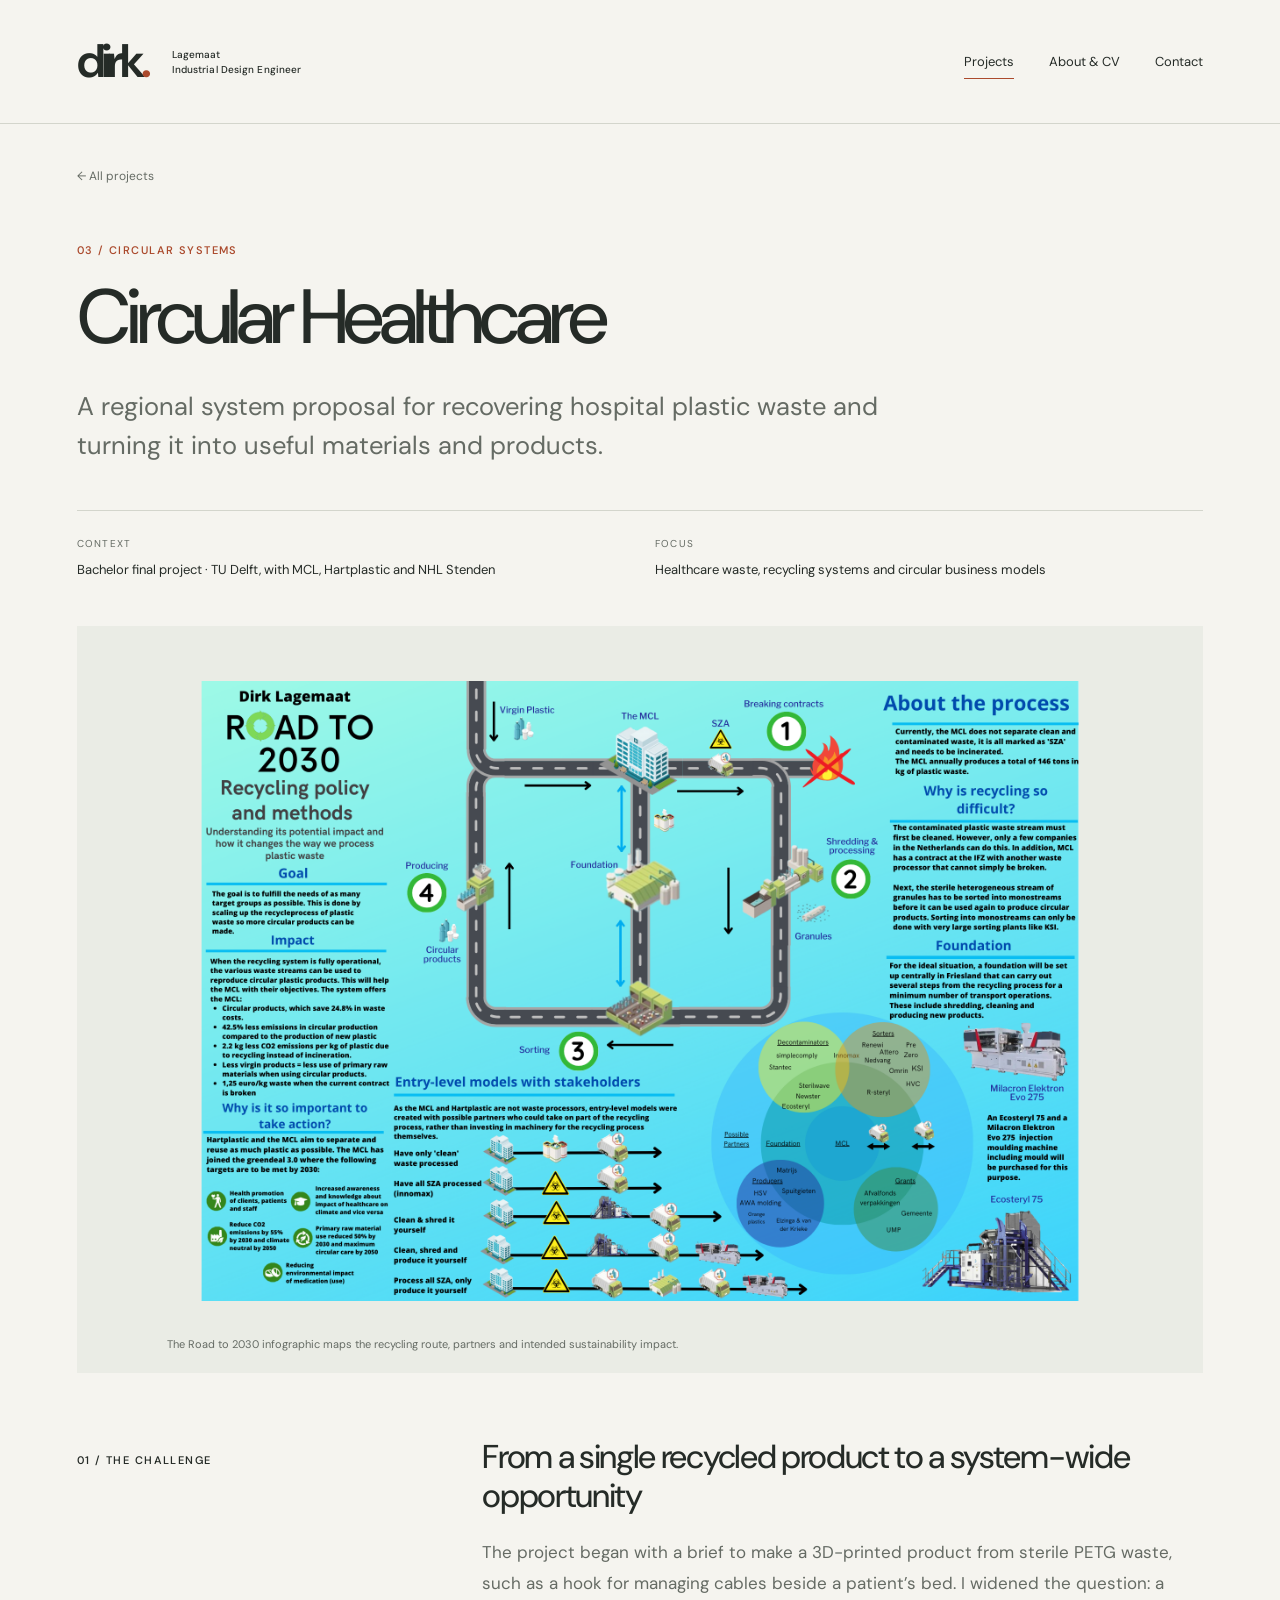
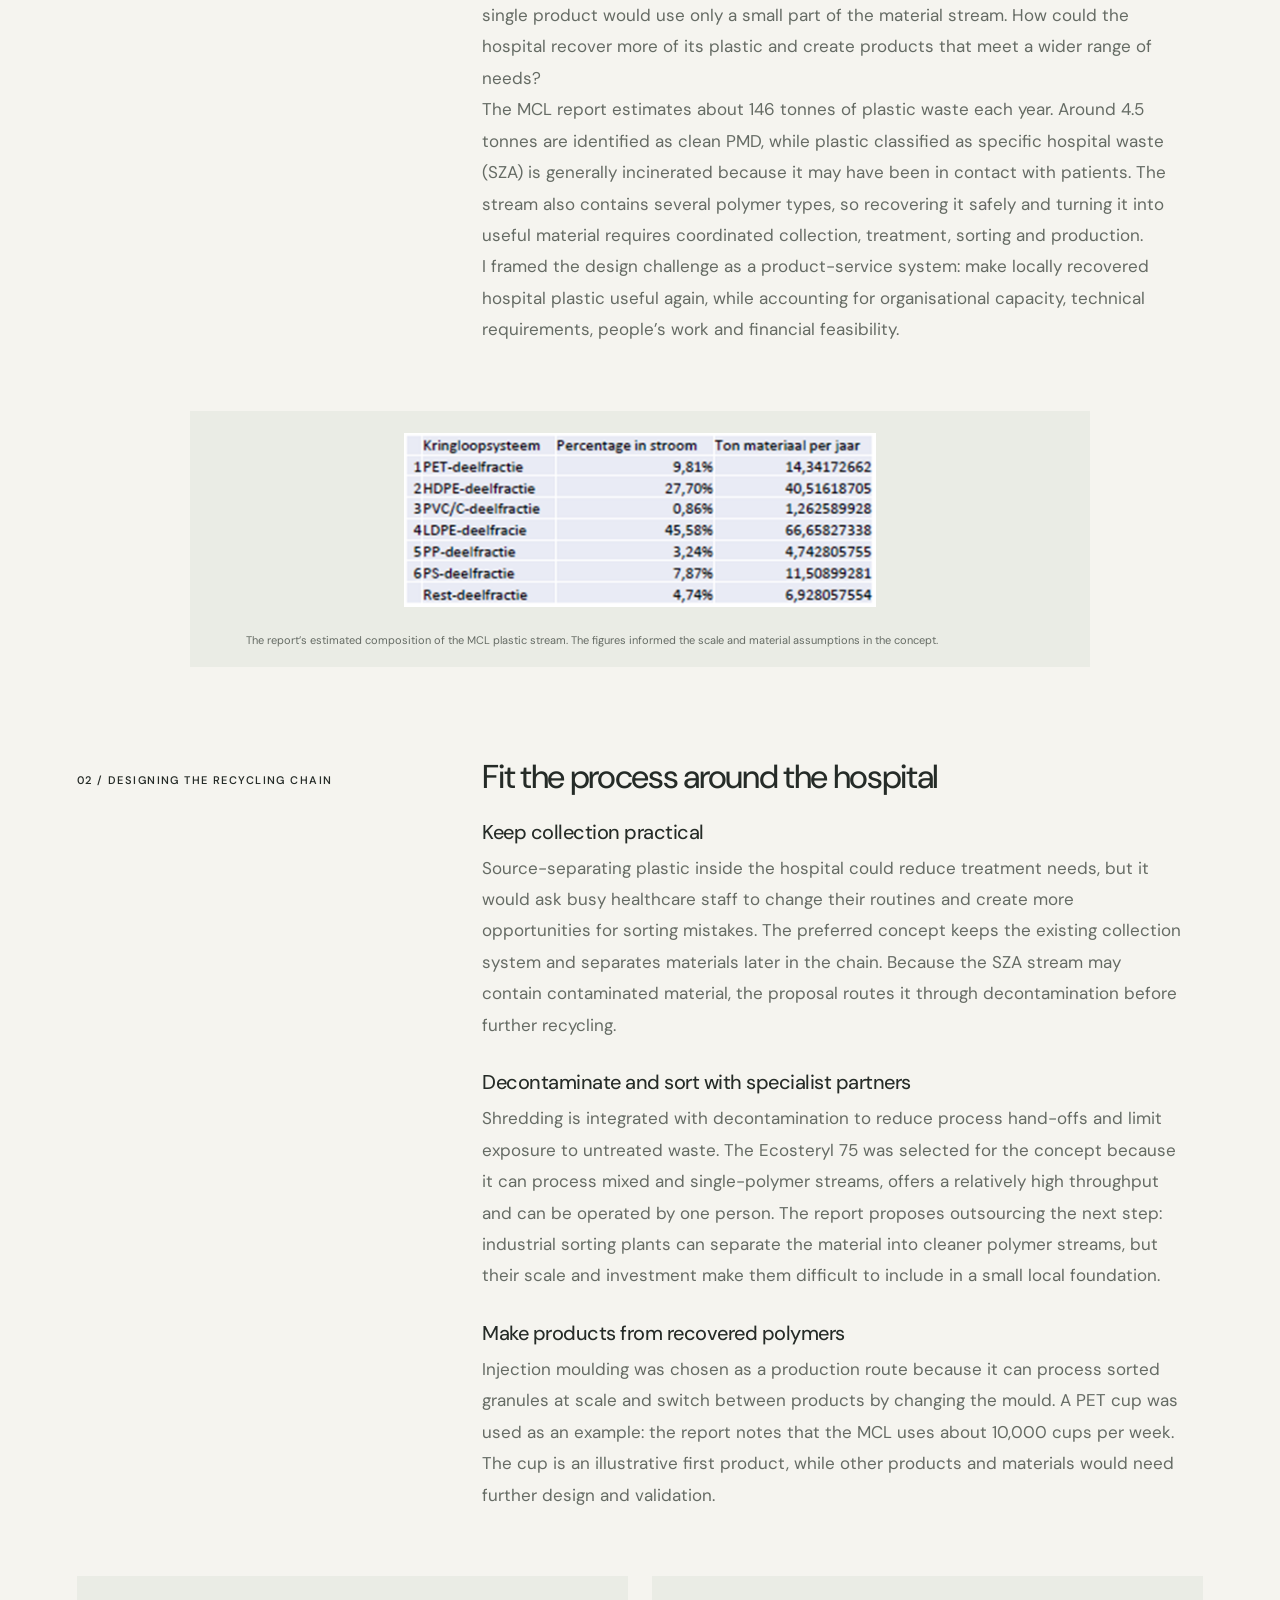
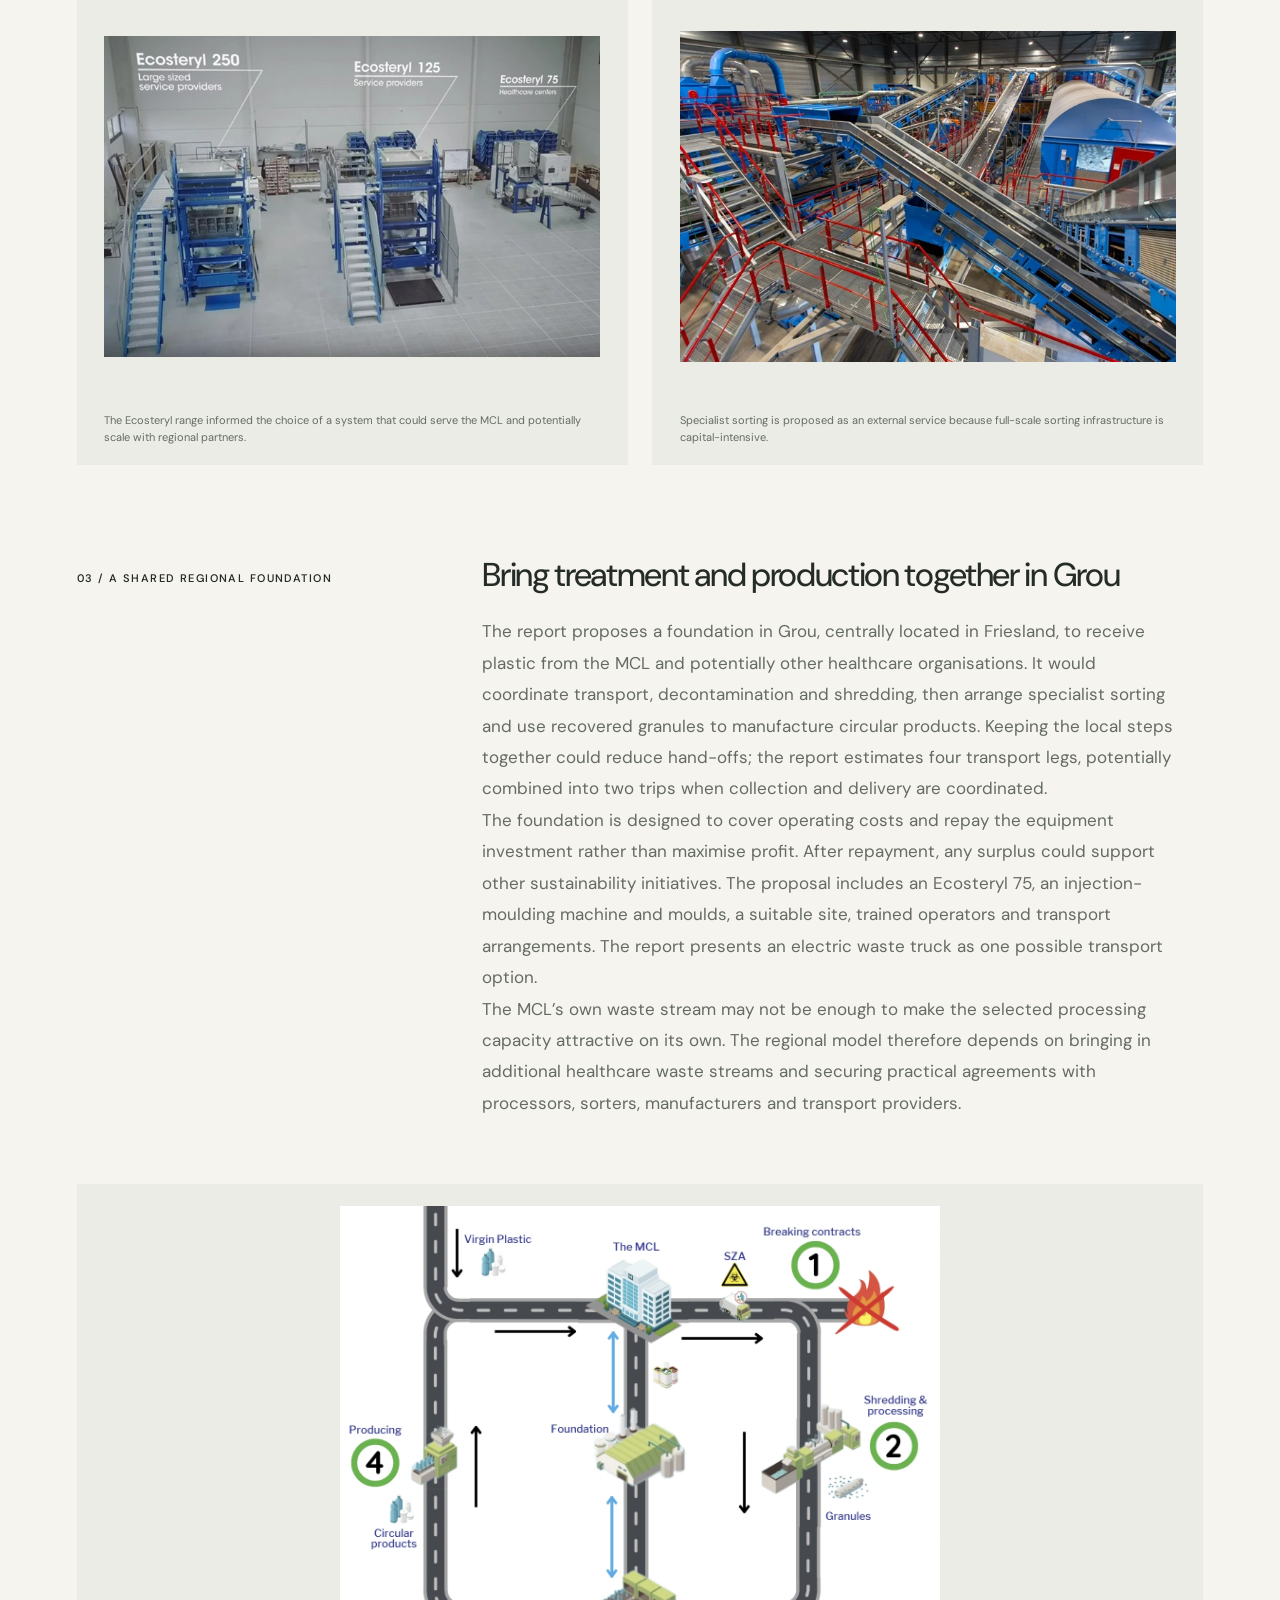
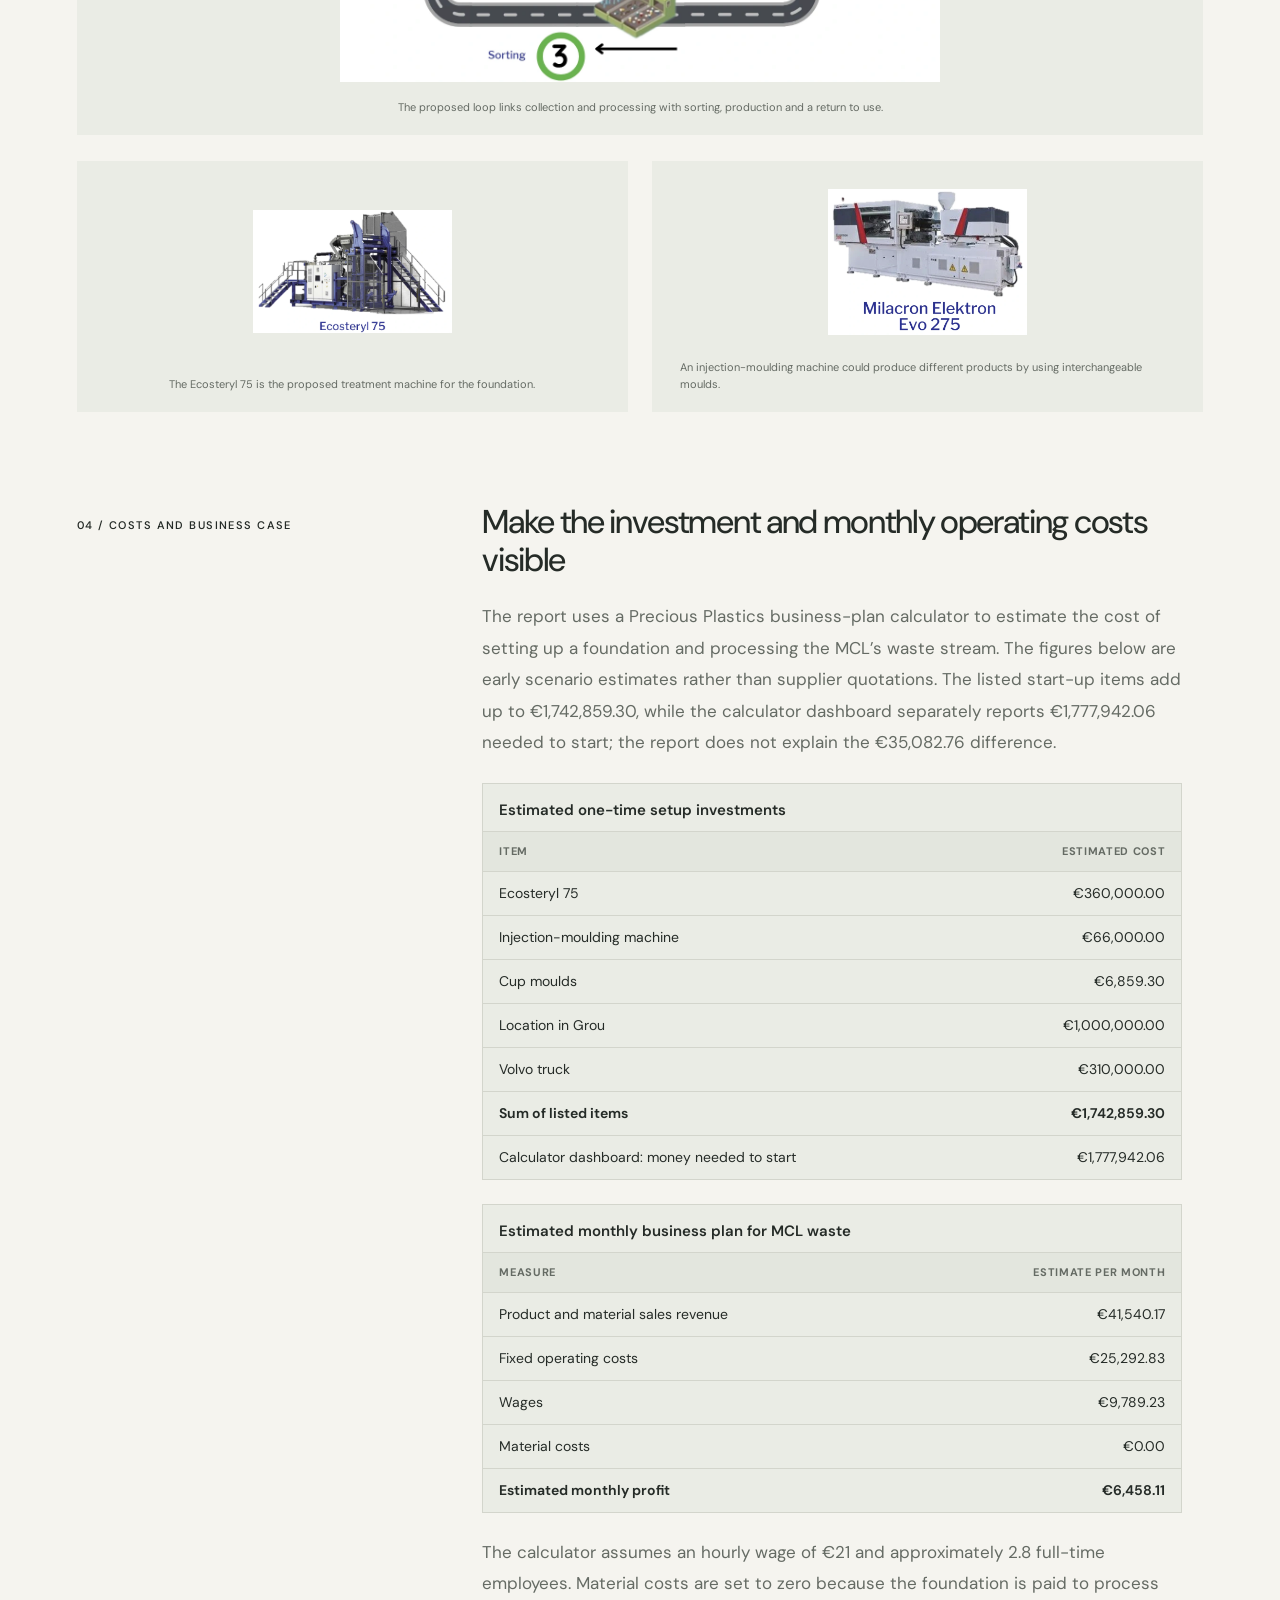
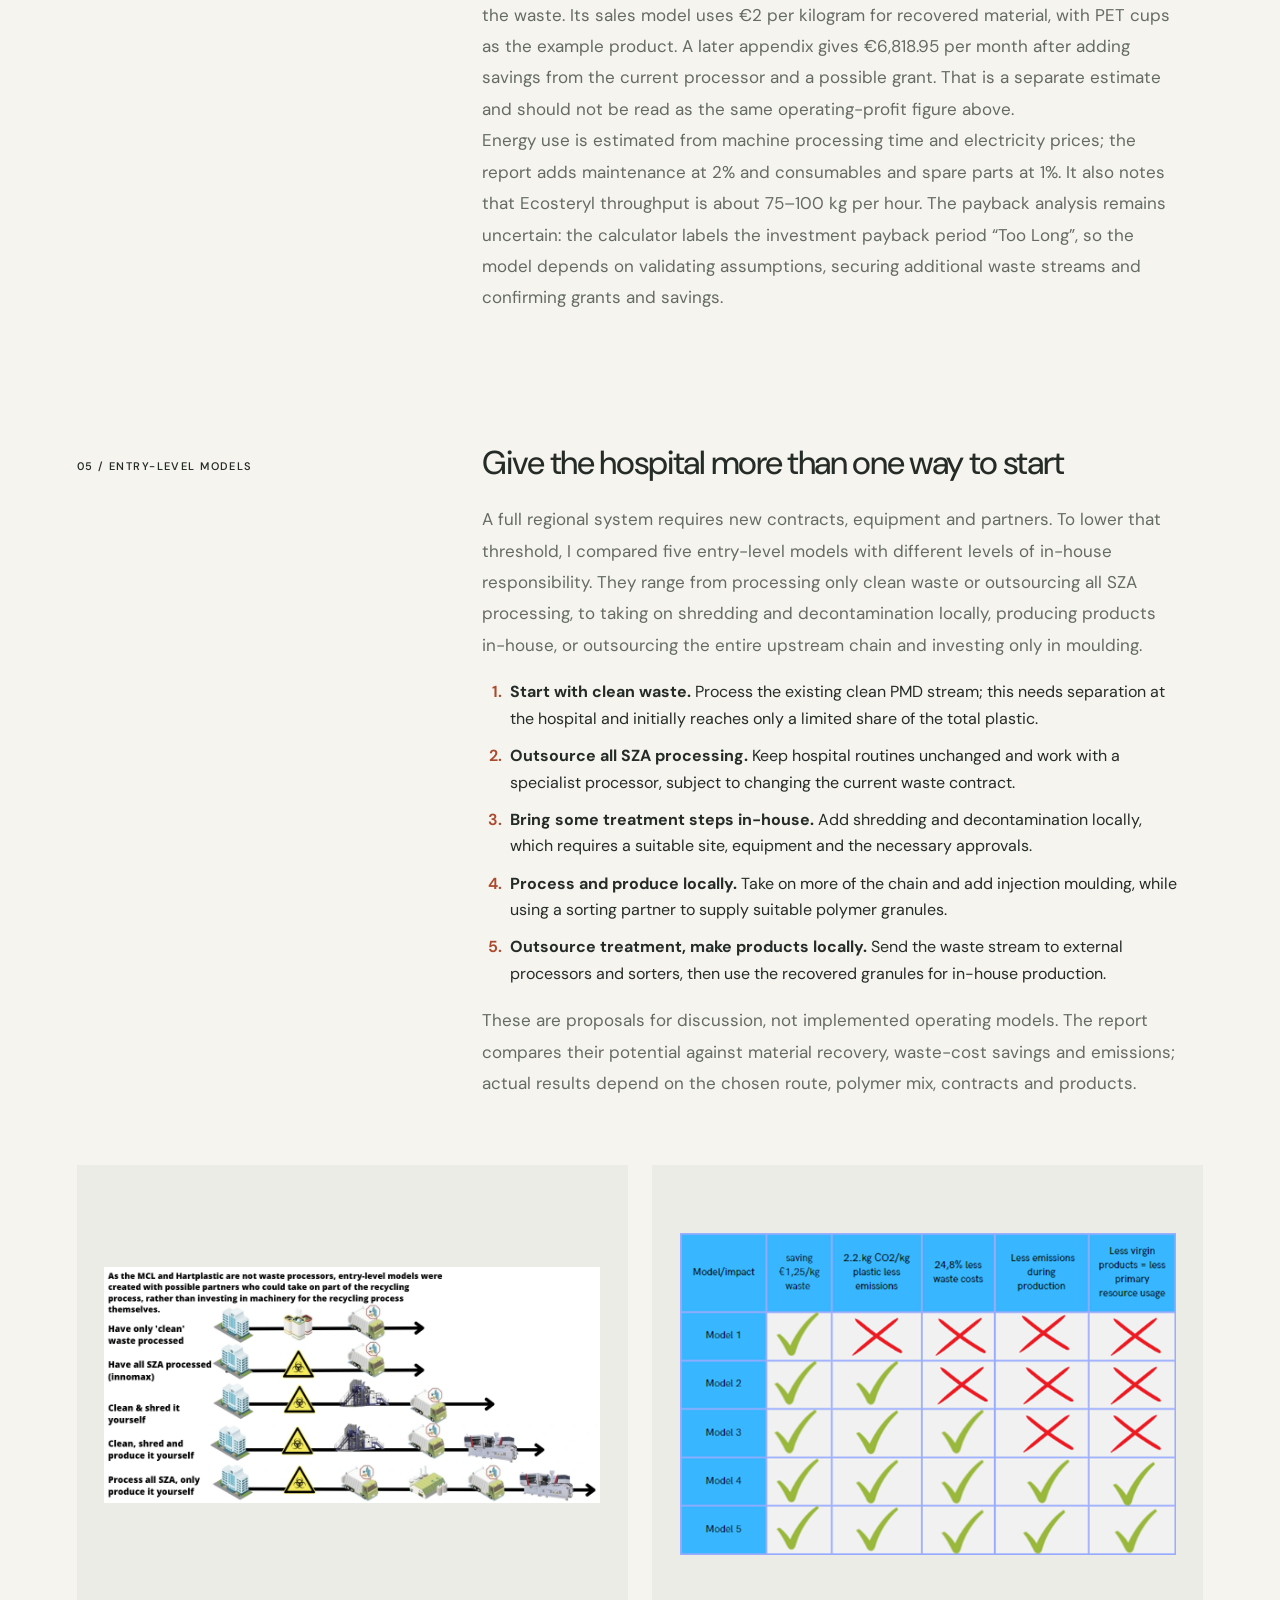
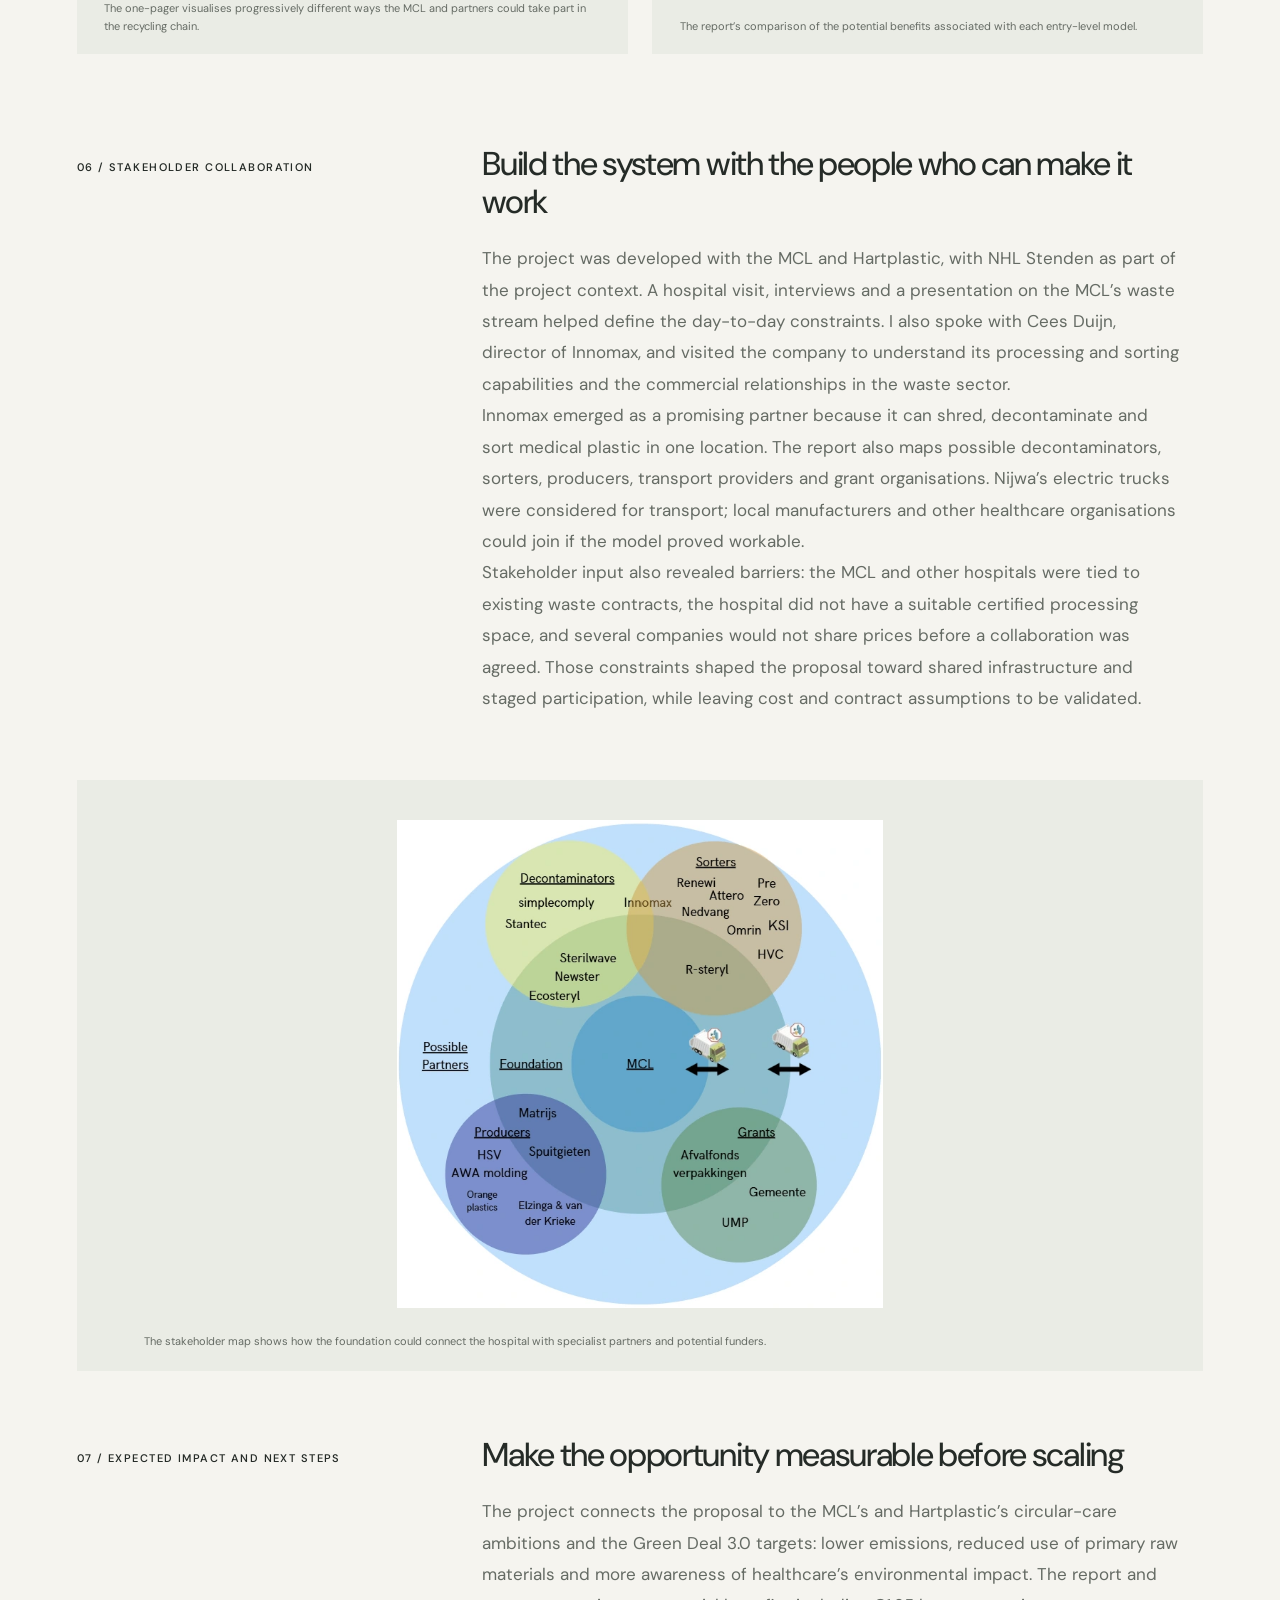
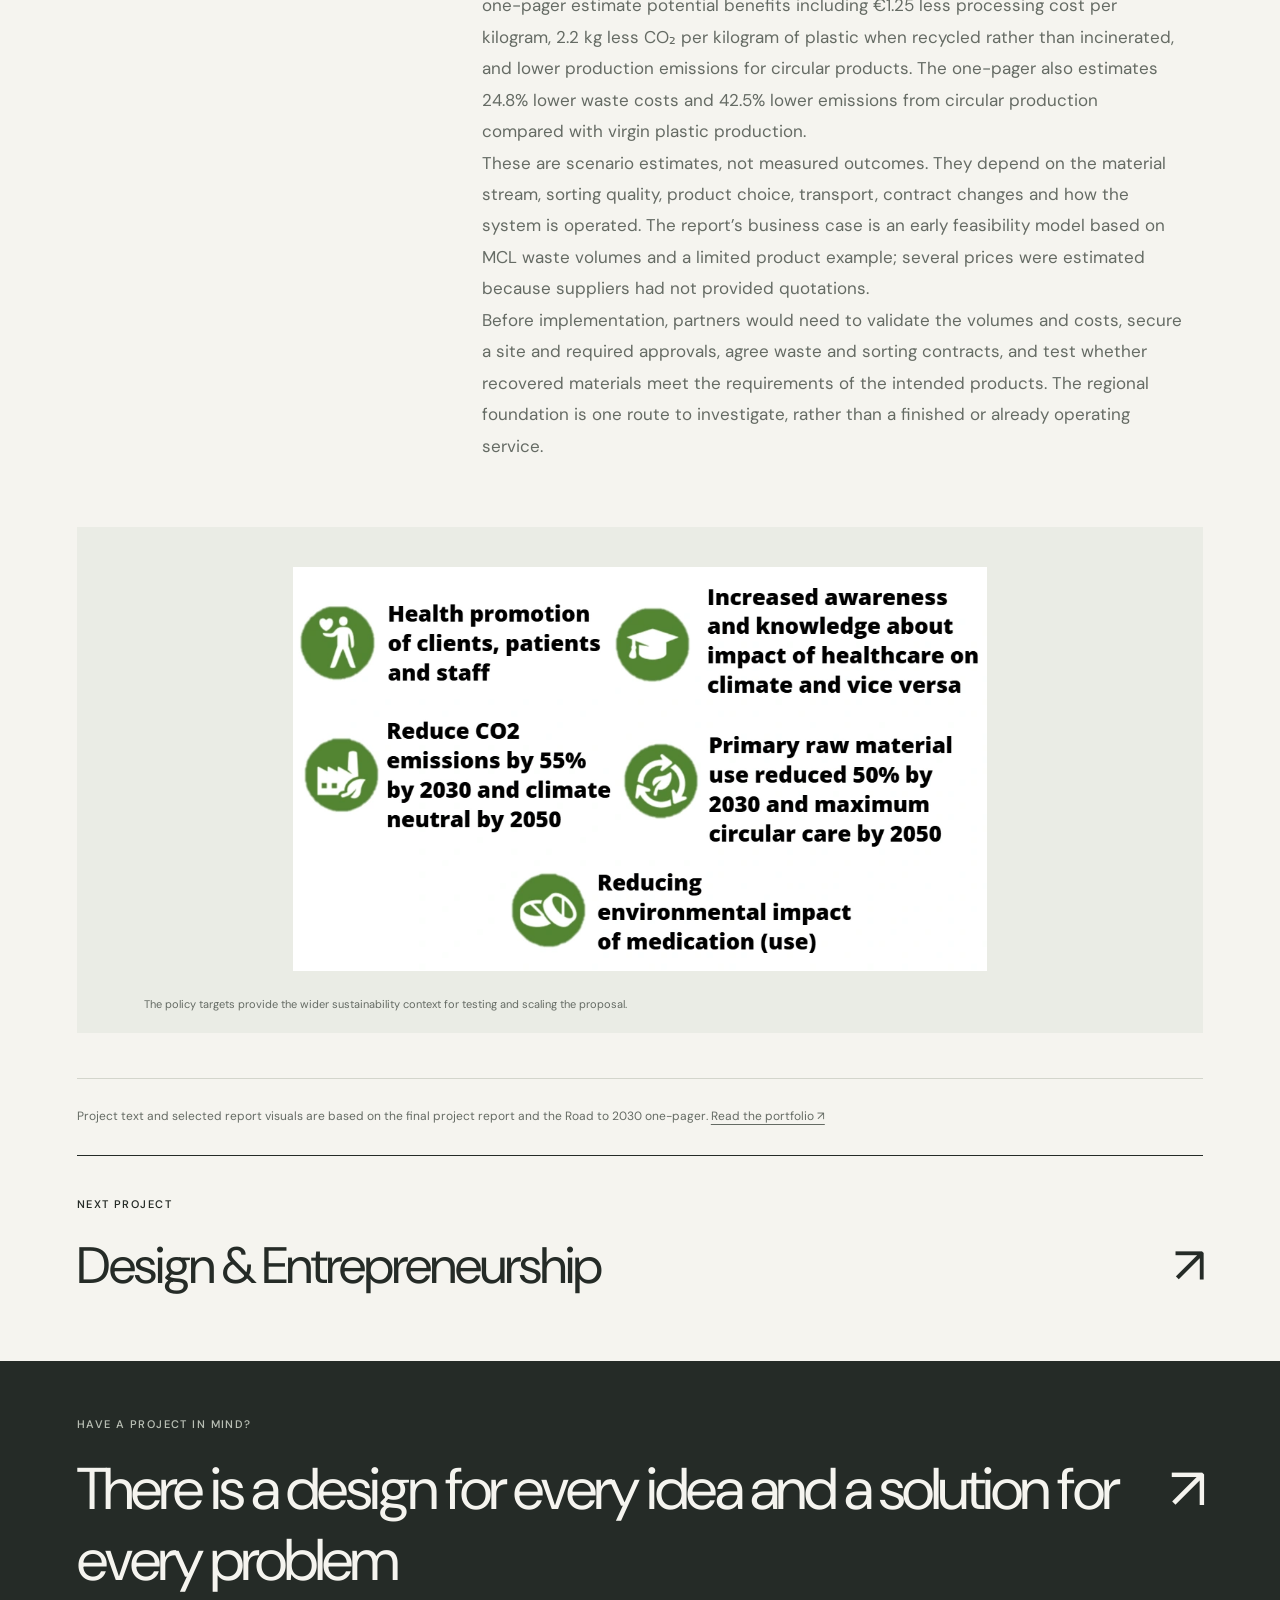
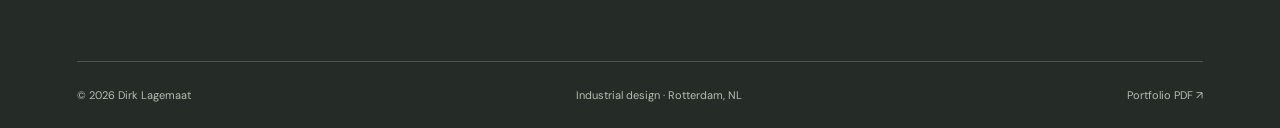
==== commit 406862a3: "Update site title to Industrial Design Engineer" ====
--- a/circular-healthcare.html
+++ b/circular-healthcare.html
@@ -12,7 +12,7 @@
 <body>
 <a class="skip" href="#main">Skip to content</a>
 <header class="site-header">
-<a class="logo" href="index.html" aria-label="Dirk Lagemaat home">dirk<span class="logo-dot">.</span><span class="logo-name">Lagemaat<br>Industrial designer</span></a>
+<a class="logo" href="index.html" aria-label="Dirk Lagemaat home">dirk<span class="logo-dot">.</span><span class="logo-name">Lagemaat<br>Industrial Design Engineer</span></a>
 <nav aria-label="Main navigation"><a href="index.html#projects" aria-current="page">Projects</a><a href="cv.html">About &amp; CV</a><a href="contact.html">Contact</a></nav>
 </header>
 <main id="main">
--- a/style.css
+++ b/style.css
@@ -1,10 +1,28 @@
 @import url('https://fonts.googleapis.com/css2?family=DM+Sans:wght@400;450;500;550;600;650;700&family=Libre+Caslon+Display&display=swap');
-:root{--paper:#f5f4ef;--ink:#252b27;--muted:#656b64;--rule:#d3d5cc;--accent:#ab4a2d;--panel:#eaece5;--serif:'Libre Caslon Display',Georgia,serif;--sans:'DM Sans','Helvetica Neue',sans-serif}*{box-sizing:border-box}html{scroll-behavior:smooth;scroll-padding-top:30px}body{margin:0;background:var(--paper);color:var(--ink);font:400 16px/1.65 var(--sans);-webkit-font-smoothing:antialiased}::selection{background:#d4dec9;color:var(--ink)}a{color:inherit;text-decoration:none}a,button{-webkit-tap-highlight-color:transparent}a:focus-visible{outline:2px solid var(--accent);outline-offset:6px}img{display:block;max-width:100%;height:auto}h1,h2,h3,p{margin:0}h1,h2,h3{font-weight:450}h1{font-size:clamp(48px,6.7vw,104px);line-height:1.04;letter-spacing:-.065em}h2{font-size:clamp(28px,3vw,44px);line-height:1.16;letter-spacing:-.04em}h3{font-size:23px;line-height:1.25;letter-spacing:-.025em}.serif{font-family:var(--serif);font-weight:400;letter-spacing:-.035em}.eyebrow{font-size:11px;line-height:1.5;letter-spacing:.13em;text-transform:uppercase;font-weight:550}.site-header,main,.site-footer{max-width:1600px;margin:auto;padding-left:6vw;padding-right:6vw}.site-header{height:124px;display:flex;align-items:center;justify-content:space-between;border-bottom:1px solid var(--rule);gap:20px}.logo{display:flex;align-items:center;font-size:47px;letter-spacing:-.09em;font-weight:650;line-height:1}.logo-dot{color:var(--accent);margin-right:24px}.logo-name{font-size:10px;line-height:1.5;letter-spacing:.01em;font-weight:500}.site-header nav{display:flex;gap:35px;font-size:13px}.site-header nav a{position:relative;padding:10px 0}.site-header nav a:after{content:'';position:absolute;left:0;right:0;bottom:3px;height:1px;background:var(--accent);transform:scaleX(0);transform-origin:left;transition:transform .2s}.site-header nav a:hover:after,.site-header nav a[aria-current]:after{transform:scaleX(1)}.skip{position:fixed;top:8px;left:8px;z-index:10;background:var(--ink);color:white;padding:10px 20px;transform:translateY(-150%)}.skip:focus{transform:translateY(0)}.home-intro{padding:58px 0 80px}.intro-top{display:flex;justify-content:space-between;margin-bottom:42px;gap:20px}.status-dot{display:inline-block;background:var(--accent);width:6px;height:6px;border-radius:50%;margin:0 9px 1px 0}.home-intro h1{max-width:1100px}.intro-bottom{display:grid;grid-template-columns:1fr 1fr;align-items:end;margin-top:42px;gap:35px}.intro-bottom p{max-width:440px;color:var(--muted);font-size:16px}.text-link{display:inline-flex;align-items:center;gap:36px;border-bottom:1px solid var(--ink);padding-bottom:8px;font-size:13px;width:fit-content}.text-link:hover{color:var(--accent);border-color:var(--accent)}.intro-bottom .text-link{justify-self:end}.section-heading{display:flex;justify-content:space-between;align-items:center;padding:24px 0;border-top:1px solid var(--ink);gap:20px}.section-heading h2{font-size:15px;letter-spacing:-.01em}.project-grid{display:grid;grid-template-columns:1fr 1fr;gap:58px 30px}.project-card:first-child{grid-column:1/-1}.project-image{position:relative;aspect-ratio:1.42;overflow:hidden;background:#e5e7e0;display:grid;place-items:center;padding:8%}.project-card:first-child .project-image{aspect-ratio:2.15;padding:3% 16%;background:#222923}.project-image img{width:100%;height:100%;object-fit:contain;min-height:0;transition:transform .55s cubic-bezier(.2,.65,.3,1)}.project-card:hover .project-image img{transform:scale(1.035)}.project-image.growth-monitor{padding:0;background:#232823}.project-image.growth-monitor img{object-fit:cover}.project-card:first-child .project-image.growth-monitor{padding:0 8%}.project-image.epilepsy-journal{background:#dce2d7}.project-image.circular-healthcare{background:#dfe6e5}.project-image.ergonomics-model{background:#e2e0d8}.project-image.cookware-lca{background:#eceee8;padding:5%}.project-image.innovation-process{background:#ece7df}.project-open{position:absolute;bottom:20px;right:20px;width:40px;height:40px;display:grid;place-items:center;background:var(--paper);border-radius:50%;font-size:20px;transition:background .2s,color .2s}.project-card:hover .project-open{background:var(--accent);color:var(--paper)}.project-info{display:grid;grid-template-columns:25px 1fr;gap:14px;padding-top:19px;border-bottom:1px solid var(--rule);padding-bottom:24px;min-height:136px}.project-number{font-size:10px;color:var(--muted);padding-top:5px}.project-info h3{font-size:22px}.project-info p{color:var(--muted);font-size:13px;max-width:470px;margin-top:7px}.category{grid-column:2;font-size:10px;letter-spacing:.04em;text-transform:uppercase;color:var(--accent)}.project-card:first-child .project-info{grid-template-columns:32px 1fr auto;min-height:110px}.project-card:first-child .category{grid-column:3;padding-top:5px}.project-card:last-child:nth-child(even){grid-column:1/-1;display:grid;grid-template-columns:1fr 1fr;gap:30px;border-bottom:1px solid var(--rule);padding-bottom:35px}.project-card:last-child:nth-child(even) .project-image{aspect-ratio:1.8}.project-card:last-child:nth-child(even) .project-info{align-content:center;border-bottom:0}.outline-link{display:flex;justify-content:space-between;border:1px solid var(--rule);padding:20px 24px;margin-top:38px;font-size:13px;transition:background .2s}.outline-link:hover{background:var(--panel)}.about-strip{display:grid;grid-template-columns:1fr 2fr;border-top:1px solid var(--rule);padding:75px 0 95px;margin-top:90px;gap:30px}.about-strip p:not(.eyebrow){max-width:530px;color:var(--muted);margin:28px 0}.site-footer{background:var(--ink);color:var(--paper)}.footer-top{padding:55px 0 65px}.footer-top .eyebrow{color:#b7bdb3;margin-bottom:22px}.footer-contact{font-size:clamp(30px,4.6vw,66px);letter-spacing:-.05em;line-height:1.2;display:flex;justify-content:space-between;gap:30px}.footer-contact:hover{color:#d6b39e}.footer-bottom{display:flex;justify-content:space-between;gap:20px;padding:24px 0;border-top:1px solid #4d554c;font-size:11px;color:#b7bdb3}.footer-bottom a:hover{color:white}.page-intro{padding:75px 0 70px}.page-intro .eyebrow{margin-bottom:30px}.page-intro h1{font-size:clamp(44px,5.7vw,84px)}.lead{font-size:19px;line-height:1.65;color:var(--muted);max-width:650px}.page-intro .lead{margin-top:30px}main>section:last-child{margin-bottom:90px}.case-intro{padding:38px 0 45px}.back-link{font-size:12px;color:var(--muted);display:inline-block;margin-bottom:55px}.back-link:hover{color:var(--accent)}.case-intro .eyebrow{color:var(--accent);margin-bottom:20px}.case-intro h1{font-size:clamp(45px,6vw,90px);max-width:1040px}.case-lead{font-size:clamp(19px,2vw,26px);line-height:1.5;max-width:820px;color:var(--muted);margin-top:30px}.project-meta{display:grid;grid-template-columns:1fr 1fr;gap:30px;border-top:1px solid var(--rule);padding-top:25px;margin:45px 0 0}.project-meta dt{font-size:10px;letter-spacing:.12em;text-transform:uppercase;color:var(--muted);margin-bottom:7px}.project-meta dd{font-size:13px;margin:0}figure{margin:0}.case-hero{background:var(--panel);padding:55px 8% 0}.case-hero>img{width:100%;max-height:620px;object-fit:contain}.case-hero.growth-monitor{background:#242a25;padding:0}.case-hero.growth-monitor>img{max-height:680px;object-fit:cover}.case-hero.growth-monitor figcaption{color:#d0d4cd;padding:20px 25px}.case-hero.epilepsy-journal{background:#dce2d7}.case-hero.cookware-lca{padding-top:80px;padding-bottom:20px}.case-hero figcaption{padding-top:35px;padding-bottom:20px}figcaption{font-size:11px;color:var(--muted);line-height:1.6}.case-section{display:grid;grid-template-columns:1fr 2fr;gap:45px;padding:65px 0}.case-label{padding-top:8px}.case-copy{max-width:700px}.case-copy h2{font-size:33px;margin-bottom:22px}.case-copy p{font-size:17px;line-height:1.85;color:var(--muted)}.case-figure{background:#eaece5;padding:40px 6% 20px}.case-figure img{width:auto;max-width:100%;height:auto;max-height:650px;object-fit:contain;margin:auto}.case-figure figcaption{margin-top:25px}.source-note{border-top:1px solid var(--rule);padding:28px 0;font-size:12px;color:var(--muted);margin-top:45px}.source-note a{text-decoration:underline;text-underline-offset:4px}.next-project{display:block;padding:40px 0 65px;border-top:1px solid var(--ink)}.next-project>.eyebrow{display:block;margin-bottom:22px}.next-project>span:last-child{display:flex;justify-content:space-between;font-size:clamp(28px,4vw,52px);line-height:1.2;letter-spacing:-.04em;gap:25px}.next-project:hover{color:var(--accent)}.profile{display:grid;grid-template-columns:1fr 2fr;gap:9%;padding:0 0 75px}.portrait{max-width:270px}.portrait img{width:100%;filter:saturate(.65)}.profile h2{margin-bottom:12px}.profile .eyebrow{color:var(--accent);margin-bottom:25px}.profile p:not(.eyebrow){margin-bottom:24px}.profile p:not(.lead):not(.eyebrow){color:var(--muted)}.resume-section{display:grid;grid-template-columns:1fr 2fr;gap:9%;border-top:1px solid var(--rule);padding:40px 0}.resume-section>h2{font-size:23px}.resume-row{display:grid;grid-template-columns:110px 1fr;gap:20px;padding-bottom:30px;margin-bottom:28px;border-bottom:1px solid var(--rule)}.resume-row:last-child{margin-bottom:0;border-bottom:0;padding-bottom:0}.resume-row>span{font-size:12px;color:var(--muted)}.resume-section h3{font-size:18px;margin-bottom:8px}.resume-section p{font-size:14px;color:var(--muted);margin-bottom:12px}.resume-org{color:var(--accent)!important}.contact-intro{padding-bottom:60px}.contact-details{margin-bottom:120px!important}.contact-details>a,.contact-details>div{display:grid;grid-template-columns:180px 1fr 25px;gap:20px;align-items:center;border-top:1px solid var(--rule);padding:28px 0}.contact-details>a>span:nth-child(2),.contact-details>div>span:nth-child(2){font-size:clamp(17px,2.5vw,32px);letter-spacing:-.025em;overflow-wrap:anywhere}.contact-details a:hover{color:var(--accent)}.contact-details .eyebrow{color:var(--muted)}
+:root{--paper:#f5f4ef;--ink:#252b27;--muted:#656b64;--rule:#d3d5cc;--accent:#ab4a2d;--panel:#eaece5;--serif:'Libre Caslon Display',Georgia,serif;--sans:'DM Sans','Helvetica Neue',sans-serif}*{box-sizing:border-box}html{scroll-behavior:smooth;scroll-padding-top:30px}body{margin:0;background:var(--paper);color:var(--ink);font:400 16px/1.65 var(--sans);-webkit-font-smoothing:antialiased}::selection{background:#d4dec9;color:var(--ink)}a{color:inherit;text-decoration:none}a,button{-webkit-tap-highlight-color:transparent}a:focus-visible{outline:2px solid var(--accent);outline-offset:6px}img{display:block;max-width:100%;height:auto}h1,h2,h3,p{margin:0}h1,h2,h3{font-weight:450}h1{font-size:clamp(48px,6.7vw,104px);line-height:1.04;letter-spacing:-.065em}h2{font-size:clamp(28px,3vw,44px);line-height:1.16;letter-spacing:-.04em}h3{font-size:23px;line-height:1.25;letter-spacing:-.025em}.serif{font-family:var(--serif);font-weight:400;letter-spacing:-.035em}.eyebrow{font-size:11px;line-height:1.5;letter-spacing:.13em;text-transform:uppercase;font-weight:550}.site-header,main,.site-footer{max-width:1600px;margin:auto;padding-left:6vw;padding-right:6vw}.site-header{height:124px;display:flex;align-items:center;justify-content:space-between;border-bottom:1px solid var(--rule);gap:20px}.logo{display:flex;align-items:center;font-size:47px;letter-spacing:-.09em;font-weight:650;line-height:1}.logo-dot{color:var(--accent);margin-right:24px}.logo-name{font-size:10px;line-height:1.5;letter-spacing:.01em;font-weight:500}.site-header nav{display:flex;gap:35px;font-size:13px}.site-header nav a{position:relative;padding:10px 0}.site-header nav a:after{content:'';position:absolute;left:0;right:0;bottom:3px;height:1px;background:var(--accent);transform:scaleX(0);transform-origin:left;transition:transform .2s}.site-header nav a:hover:after,.site-header nav a[aria-current]:after{transform:scaleX(1)}.skip{position:fixed;top:8px;left:8px;z-index:10;background:var(--ink);color:white;padding:10px 20px;transform:translateY(-150%)}.skip:focus{transform:translateY(0)}.home-intro{padding:58px 0 80px}.intro-top{display:flex;justify-content:space-between;margin-bottom:42px;gap:20px}.status-dot{display:inline-block;background:var(--accent);width:6px;height:6px;border-radius:50%;margin:0 9px 1px 0}.home-intro h1{max-width:1100px}.intro-bottom{display:grid;grid-template-columns:1fr 1fr;align-items:end;margin-top:42px;gap:35px}.intro-bottom p{max-width:440px;color:var(--muted);font-size:16px}.text-link{display:inline-flex;align-items:center;gap:36px;border-bottom:1px solid var(--ink);padding-bottom:8px;font-size:13px;width:fit-content}.text-link:hover{color:var(--accent);border-color:var(--accent)}.intro-bottom .text-link{justify-self:end}.section-heading{display:flex;justify-content:space-between;align-items:center;padding:24px 0;border-top:1px solid var(--ink);gap:20px}.section-heading h2{font-size:15px;letter-spacing:-.01em}.project-grid{display:grid;grid-template-columns:1fr 1fr;gap:58px 30px}.project-card:first-child{grid-column:1/-1;display:grid;grid-template-columns:1fr 1fr;gap:30px;border-bottom:1px solid var(--rule);padding-bottom:35px}.project-image{position:relative;aspect-ratio:1.42;overflow:hidden;background:#e5e7e0;display:grid;place-items:center;padding:8%}.project-card:first-child .project-image{aspect-ratio:1.3;padding:3%;background:#dce2d7}.project-image img{width:100%;height:100%;object-fit:contain;min-height:0;transition:transform .55s cubic-bezier(.2,.65,.3,1)}.project-card:hover .project-image img{transform:scale(1.035)}.project-image.growth-monitor{padding:0;background:#232823}.project-image.growth-monitor img{object-fit:cover}.project-card:first-child .project-image.growth-monitor{padding:0 8%}.project-image.epilepsy-journal{background:#dce2d7}.project-image.circular-healthcare{background:#dfe6e5}.project-image.ergonomics-model{background:#e2e0d8}.project-image.cookware-lca{background:#eceee8;padding:5%}.project-image.innovation-process{background:#ece7df}.project-open{position:absolute;bottom:20px;right:20px;width:40px;height:40px;display:grid;place-items:center;background:var(--paper);border-radius:50%;font-size:20px;transition:background .2s,color .2s}.project-card:hover .project-open{background:var(--accent);color:var(--paper)}.project-info{display:grid;grid-template-columns:25px 1fr;gap:14px;padding-top:19px;border-bottom:1px solid var(--rule);padding-bottom:24px;min-height:136px}.project-number{font-size:10px;color:var(--muted);padding-top:5px}.project-info h3{font-size:22px}.project-info p{color:var(--muted);font-size:13px;max-width:470px;margin-top:7px}.category{grid-column:2;font-size:10px;letter-spacing:.04em;text-transform:uppercase;color:var(--accent)}.project-card:first-child .project-info{grid-template-columns:32px 1fr auto;min-height:110px;align-content:center;border-bottom:0}.project-card:first-child .category{grid-column:3;padding-top:5px}.project-card:last-child:nth-child(even){grid-column:1/-1;display:grid;grid-template-columns:1fr 1fr;gap:30px;border-bottom:1px solid var(--rule);padding-bottom:35px}.project-card:last-child:nth-child(even) .project-image{aspect-ratio:1.3;padding:3%}.project-card:last-child:nth-child(even) .project-info{align-content:center;border-bottom:0}.outline-link{display:flex;justify-content:space-between;border:1px solid var(--rule);padding:20px 24px;margin-top:38px;font-size:13px;transition:background .2s}.outline-link:hover{background:var(--panel)}.about-strip{display:grid;grid-template-columns:1fr 2fr;border-top:1px solid var(--rule);padding:75px 0 95px;margin-top:90px;gap:30px}.about-strip p:not(.eyebrow){max-width:530px;color:var(--muted);margin:28px 0}.site-footer{background:var(--ink);color:var(--paper)}.footer-top{padding:55px 0 65px}.footer-top .eyebrow{color:#b7bdb3;margin-bottom:22px}.footer-contact{font-size:clamp(30px,4.6vw,66px);letter-spacing:-.05em;line-height:1.2;display:flex;justify-content:space-between;gap:30px}.footer-contact:hover{color:#d6b39e}.footer-bottom{display:flex;justify-content:space-between;gap:20px;padding:24px 0;border-top:1px solid #4d554c;font-size:11px;color:#b7bdb3}.footer-bottom a:hover{color:white}.page-intro{padding:75px 0 70px}.page-intro .eyebrow{margin-bottom:30px}.page-intro h1{font-size:clamp(44px,5.7vw,84px)}.lead{font-size:19px;line-height:1.65;color:var(--muted);max-width:650px}.page-intro .lead{margin-top:30px}main>section:last-child{margin-bottom:90px}.case-intro{padding:38px 0 45px}.back-link{font-size:12px;color:var(--muted);display:inline-block;margin-bottom:55px}.back-link:hover{color:var(--accent)}.case-intro .eyebrow{color:var(--accent);margin-bottom:20px}.case-intro h1{font-size:clamp(45px,6vw,90px);max-width:1040px}.case-lead{font-size:clamp(19px,2vw,26px);line-height:1.5;max-width:820px;color:var(--muted);margin-top:30px}.project-meta{display:grid;grid-template-columns:1fr 1fr;gap:30px;border-top:1px solid var(--rule);padding-top:25px;margin:45px 0 0}.project-meta dt{font-size:10px;letter-spacing:.12em;text-transform:uppercase;color:var(--muted);margin-bottom:7px}.project-meta dd{font-size:13px;margin:0}figure{margin:0}.case-hero{background:var(--panel);padding:55px 8% 0}.case-hero>img{width:100%;max-height:620px;object-fit:contain}.case-hero.growth-monitor{background:#242a25;padding:0}.case-hero.growth-monitor>img{max-height:680px;object-fit:cover}.case-hero.growth-monitor figcaption{color:#d0d4cd;padding:20px 25px}.case-hero.epilepsy-journal{background:#dce2d7}.case-hero.cookware-lca{padding-top:80px;padding-bottom:20px}.case-hero figcaption{padding-top:35px;padding-bottom:20px}figcaption{font-size:11px;color:var(--muted);line-height:1.6}.case-section{display:grid;grid-template-columns:1fr 2fr;gap:45px;padding:65px 0}.case-label{padding-top:8px}.case-copy{max-width:700px}.case-copy h2{font-size:33px;margin-bottom:22px}.case-copy p{font-size:17px;line-height:1.85;color:var(--muted)}.case-figure{background:#eaece5;padding:40px 6% 20px}.case-figure img{width:auto;max-width:100%;height:auto;max-height:650px;object-fit:contain;margin:auto}.case-figure figcaption{margin-top:25px}.source-note{border-top:1px solid var(--rule);padding:28px 0;font-size:12px;color:var(--muted);margin-top:45px}.source-note a{text-decoration:underline;text-underline-offset:4px}.next-project{display:block;padding:40px 0 65px;border-top:1px solid var(--ink)}.next-project>.eyebrow{display:block;margin-bottom:22px}.next-project>span:last-child{display:flex;justify-content:space-between;font-size:clamp(28px,4vw,52px);line-height:1.2;letter-spacing:-.04em;gap:25px}.next-project:hover{color:var(--accent)}.profile{display:grid;grid-template-columns:1fr 2fr;gap:9%;padding:0 0 75px}.portrait{max-width:270px}.portrait img{width:100%;filter:saturate(.65)}.profile h2{margin-bottom:12px}.profile .eyebrow{color:var(--accent);margin-bottom:25px}.profile p:not(.eyebrow){margin-bottom:24px}.profile p:not(.lead):not(.eyebrow){color:var(--muted)}.resume-section{display:grid;grid-template-columns:1fr 2fr;gap:9%;border-top:1px solid var(--rule);padding:40px 0}.resume-section>h2{font-size:23px}.resume-row{display:grid;grid-template-columns:110px 1fr;gap:20px;padding-bottom:30px;margin-bottom:28px;border-bottom:1px solid var(--rule)}.resume-row:last-child{margin-bottom:0;border-bottom:0;padding-bottom:0}.resume-row>span{font-size:12px;color:var(--muted)}.resume-section h3{font-size:18px;margin-bottom:8px}.resume-section p{font-size:14px;color:var(--muted);margin-bottom:12px}.resume-org{color:var(--accent)!important}.contact-intro{padding-bottom:60px}.contact-details{margin-bottom:120px!important}.contact-details>a,.contact-details>div{display:grid;grid-template-columns:180px 1fr 25px;gap:20px;align-items:center;border-top:1px solid var(--rule);padding:28px 0}.contact-details>a>span:nth-child(2),.contact-details>div>span:nth-child(2){font-size:clamp(17px,2.5vw,32px);letter-spacing:-.025em;overflow-wrap:anywhere}.contact-details a:hover{color:var(--accent)}.contact-details .eyebrow{color:var(--muted)}
 @media(min-width:1600px){.site-header,main,.site-footer{padding-left:96px;padding-right:96px}}@media(max-width:850px){.site-header{height:100px}.site-header nav{gap:22px}.logo-name{display:none}.logo-dot{margin-right:0}.home-intro{padding:40px 0 55px}.location{display:none}.home-intro h1{font-size:9vw}.intro-bottom{grid-template-columns:1.5fr 1fr}.project-info h3{font-size:20px}.project-card:first-child .project-info{grid-template-columns:25px 1fr}.project-card:first-child .category{grid-column:2}.project-grid{gap:35px 22px}.about-strip,.case-section{grid-template-columns:1fr 3fr;gap:25px}.about-strip{margin-top:65px}.case-section{padding:45px 0}.case-label .eyebrow{font-size:9px}.profile,.resume-section{gap:40px}.footer-bottom{flex-wrap:wrap}.contact-details>a,.contact-details>div{grid-template-columns:110px 1fr 20px}}
-@media(max-width:560px){.site-header,main,.site-footer{padding-left:6%;padding-right:6%}.site-header{height:87px}.logo{font-size:39px}.site-header nav{gap:18px;font-size:11px}.intro-top{margin-bottom:35px}.eyebrow{font-size:10px}.home-intro h1{font-size:11.4vw}.intro-bottom{grid-template-columns:1fr;gap:24px;margin-top:28px}.intro-bottom p{font-size:14px}.intro-bottom .text-link{justify-self:start}.section-heading .eyebrow{font-size:8px}.project-grid{display:block}.project-card{display:block;margin-bottom:30px}.project-card:first-child .project-image{aspect-ratio:1.4;padding:8%}.project-card:first-child .project-image.growth-monitor{padding:0}.project-image{aspect-ratio:1.35}.project-info{min-height:0;padding-top:15px;padding-bottom:20px;gap:10px}.project-info h3{font-size:22px}.project-info p{font-size:13px}.project-card:last-child:nth-child(even){display:block;padding-bottom:0}.project-card:last-child:nth-child(even) .project-info{padding-bottom:22px}.project-card:last-child:nth-child(even) .project-image{aspect-ratio:1.35}.project-card:first-child .project-info{min-height:0}.outline-link{margin-top:10px}.about-strip{display:block;padding:35px 0 10px;margin-top:45px}.about-strip>.eyebrow{margin-bottom:25px}.about-strip h2{font-size:32px}.about-strip p:not(.eyebrow){font-size:14px;margin:22px 0}.footer-top{padding:35px 0 40px}.footer-contact{font-size:31px}.footer-bottom{display:grid;grid-template-columns:1fr auto;font-size:10px;gap:12px}.footer-bottom>span:nth-child(2){grid-column:1/-1;grid-row:2}.page-intro{padding:45px 0}.page-intro h1{font-size:11vw}.lead{font-size:16px}.case-intro{padding-top:25px}.back-link{margin-bottom:35px}.case-intro h1{font-size:45px}.case-lead{font-size:19px;margin-top:20px}.project-meta{grid-template-columns:1fr;gap:20px;margin-top:30px}.case-hero{padding:25px 6% 0}.case-hero figcaption{padding-top:20px}.case-section{display:block;padding:35px 0}.case-label{margin-bottom:17px}.case-copy h2{font-size:28px;margin-bottom:15px}.case-copy p{font-size:15px;line-height:1.8}.case-figure{padding:22px 5% 16px}.case-figure figcaption{margin-top:17px}.profile,.resume-section{grid-template-columns:1fr;gap:28px}.portrait{max-width:200px}.profile{padding-bottom:45px}.resume-row{grid-template-columns:80px 1fr;gap:15px}.contact-details>a,.contact-details>div{grid-template-columns:1fr 22px;gap:8px;padding:22px 0}.contact-details .eyebrow{grid-column:1/-1}.contact-details>a>span:nth-child(2),.contact-details>div>span:nth-child(2){font-size:19px}.contact-details{margin-bottom:60px!important}main>section:last-child{margin-bottom:55px}}
+@media(max-width:560px){.site-header,main,.site-footer{padding-left:6%;padding-right:6%}.site-header{height:87px}.logo{font-size:39px}.site-header nav{gap:18px;font-size:11px}.intro-top{margin-bottom:35px}.eyebrow{font-size:10px}.home-intro h1{font-size:11.4vw}.intro-bottom{grid-template-columns:1fr;gap:24px;margin-top:28px}.intro-bottom p{font-size:14px}.intro-bottom .text-link{justify-self:start}.section-heading .eyebrow{font-size:8px}.project-grid{display:block}.project-card{display:block;margin-bottom:30px}.project-card:first-child .project-image{aspect-ratio:1.35;padding:3%}.project-card:first-child .project-image.growth-monitor{padding:0}.project-image{aspect-ratio:1.35}.project-info{min-height:0;padding-top:15px;padding-bottom:20px;gap:10px}.project-info h3{font-size:22px}.project-info p{font-size:13px}.project-card:last-child:nth-child(even){display:block;padding-bottom:0}.project-card:last-child:nth-child(even) .project-info{padding-bottom:22px}.project-card:last-child:nth-child(even) .project-image{aspect-ratio:1.35}.project-card:first-child .project-info{min-height:0}.outline-link{margin-top:10px}.about-strip{display:block;padding:35px 0 10px;margin-top:45px}.about-strip>.eyebrow{margin-bottom:25px}.about-strip h2{font-size:32px}.about-strip p:not(.eyebrow){font-size:14px;margin:22px 0}.footer-top{padding:35px 0 40px}.footer-contact{font-size:31px}.footer-bottom{display:grid;grid-template-columns:1fr auto;font-size:10px;gap:12px}.footer-bottom>span:nth-child(2){grid-column:1/-1;grid-row:2}.page-intro{padding:45px 0}.page-intro h1{font-size:11vw}.lead{font-size:16px}.case-intro{padding-top:25px}.back-link{margin-bottom:35px}.case-intro h1{font-size:45px}.case-lead{font-size:19px;margin-top:20px}.project-meta{grid-template-columns:1fr;gap:20px;margin-top:30px}.case-hero{padding:25px 6% 0}.case-hero figcaption{padding-top:20px}.case-section{display:block;padding:35px 0}.case-label{margin-bottom:17px}.case-copy h2{font-size:28px;margin-bottom:15px}.case-copy p{font-size:15px;line-height:1.8}.case-figure{padding:22px 5% 16px}.case-figure figcaption{margin-top:17px}.profile,.resume-section{grid-template-columns:1fr;gap:28px}.portrait{max-width:200px}.profile{padding-bottom:45px}.resume-row{grid-template-columns:80px 1fr;gap:15px}.contact-details>a,.contact-details>div{grid-template-columns:1fr 22px;gap:8px;padding:22px 0}.contact-details .eyebrow{grid-column:1/-1}.contact-details>a>span:nth-child(2),.contact-details>div>span:nth-child(2){font-size:19px}.contact-details{margin-bottom:60px!important}main>section:last-child{margin-bottom:55px}}
 @media(prefers-reduced-motion:reduce){html{scroll-behavior:auto}*,*:before,*:after{transition:none!important;animation:none!important}}
 
 .case-image-pair{display:grid;grid-template-columns:repeat(2,minmax(0,1fr));gap:24px}.case-image-pair .case-figure{min-width:0;padding:24px 5% 20px}.case-image-pair img{width:100%;height:auto;max-height:none}.case-image-pair figcaption{margin-top:18px}
+.project-image.entrepreneurship{aspect-ratio:1.9;padding:0;background:#fff}
+.project-card:first-child .project-image.epilepsy-journal{aspect-ratio:1.11;padding:0}
+.project-image.circular-healthcare{aspect-ratio:1.29;padding:0}
+.project-image.multi-coach{aspect-ratio:1.39;padding:0}
+.project-image.flipper{aspect-ratio:1.56;padding:0}
+.project-image.ergonomics-model{aspect-ratio:1.83;padding:0}
+.project-image.innovation-process{aspect-ratio:1.59;padding:0}
+.project-image.cookware-lca{aspect-ratio:1.41;padding:0}
+.project-image.vinyl-record-holder{aspect-ratio:1.19;padding:0}
+.project-card:not(:first-child):not(:last-child){display:flex;flex-direction:column}
+.project-card:not(:first-child):not(:last-child) .project-image{aspect-ratio:1.42;padding:3%}
+.project-card:not(:first-child):not(:last-child) .project-info{flex:1;grid-template-rows:auto 1fr}
+.project-card:not(:first-child):not(:last-child) .category{align-self:end}
+.entrepreneurship-framework-pair{width:min(1240px,100%);margin:0 auto 24px;display:grid;grid-template-columns:repeat(2,minmax(0,1fr));gap:24px}
+.entrepreneurship-framework{min-width:0;padding:22px 5% 18px}
+.entrepreneurship-framework img{width:100%;max-height:none}
+.entrepreneurship-framework figcaption{margin-top:18px}
+@media(max-width:850px){.entrepreneurship-framework-pair{grid-template-columns:1fr;gap:18px}}
 .case-image-pair .scale-rib-grid-image{width:auto;max-width:100%;height:auto;aspect-ratio:auto;object-fit:contain;margin-inline:auto}
 @media(max-width:560px){.case-image-pair{grid-template-columns:1fr;gap:20px}}
 
